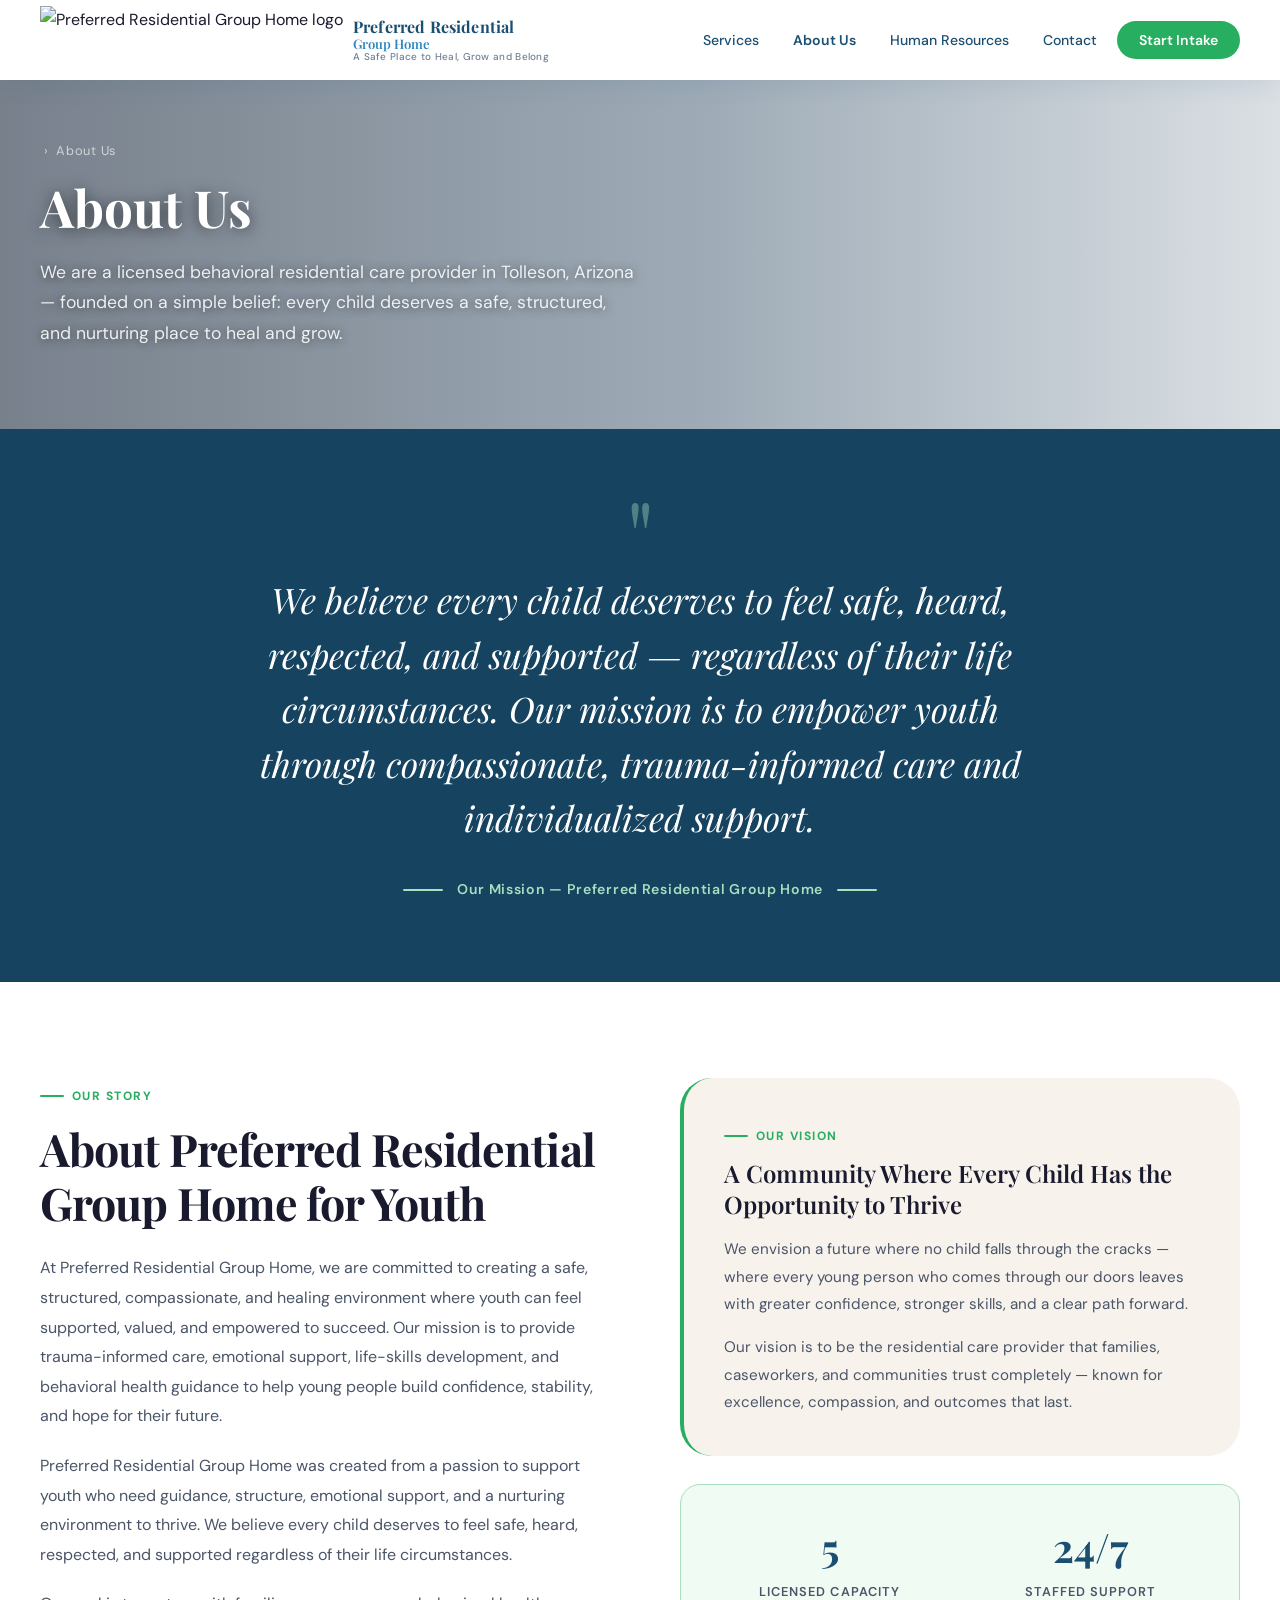
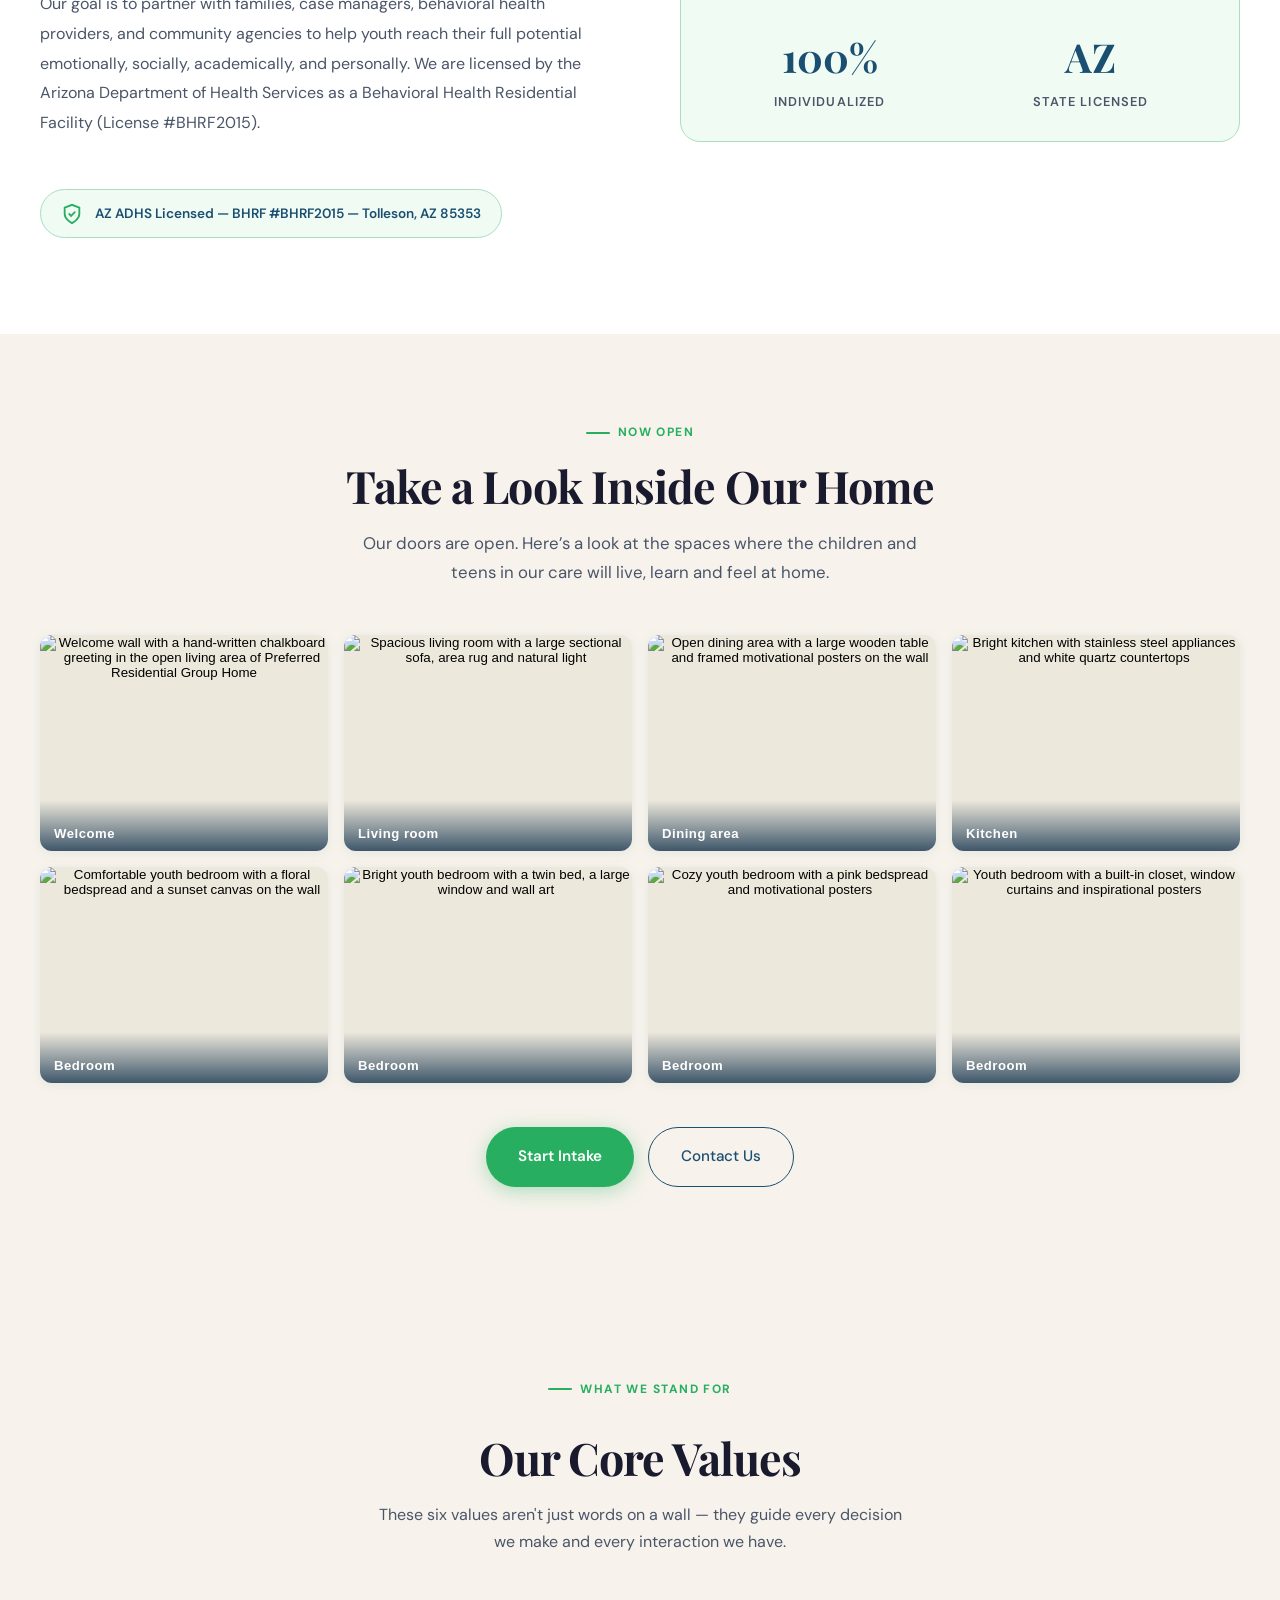
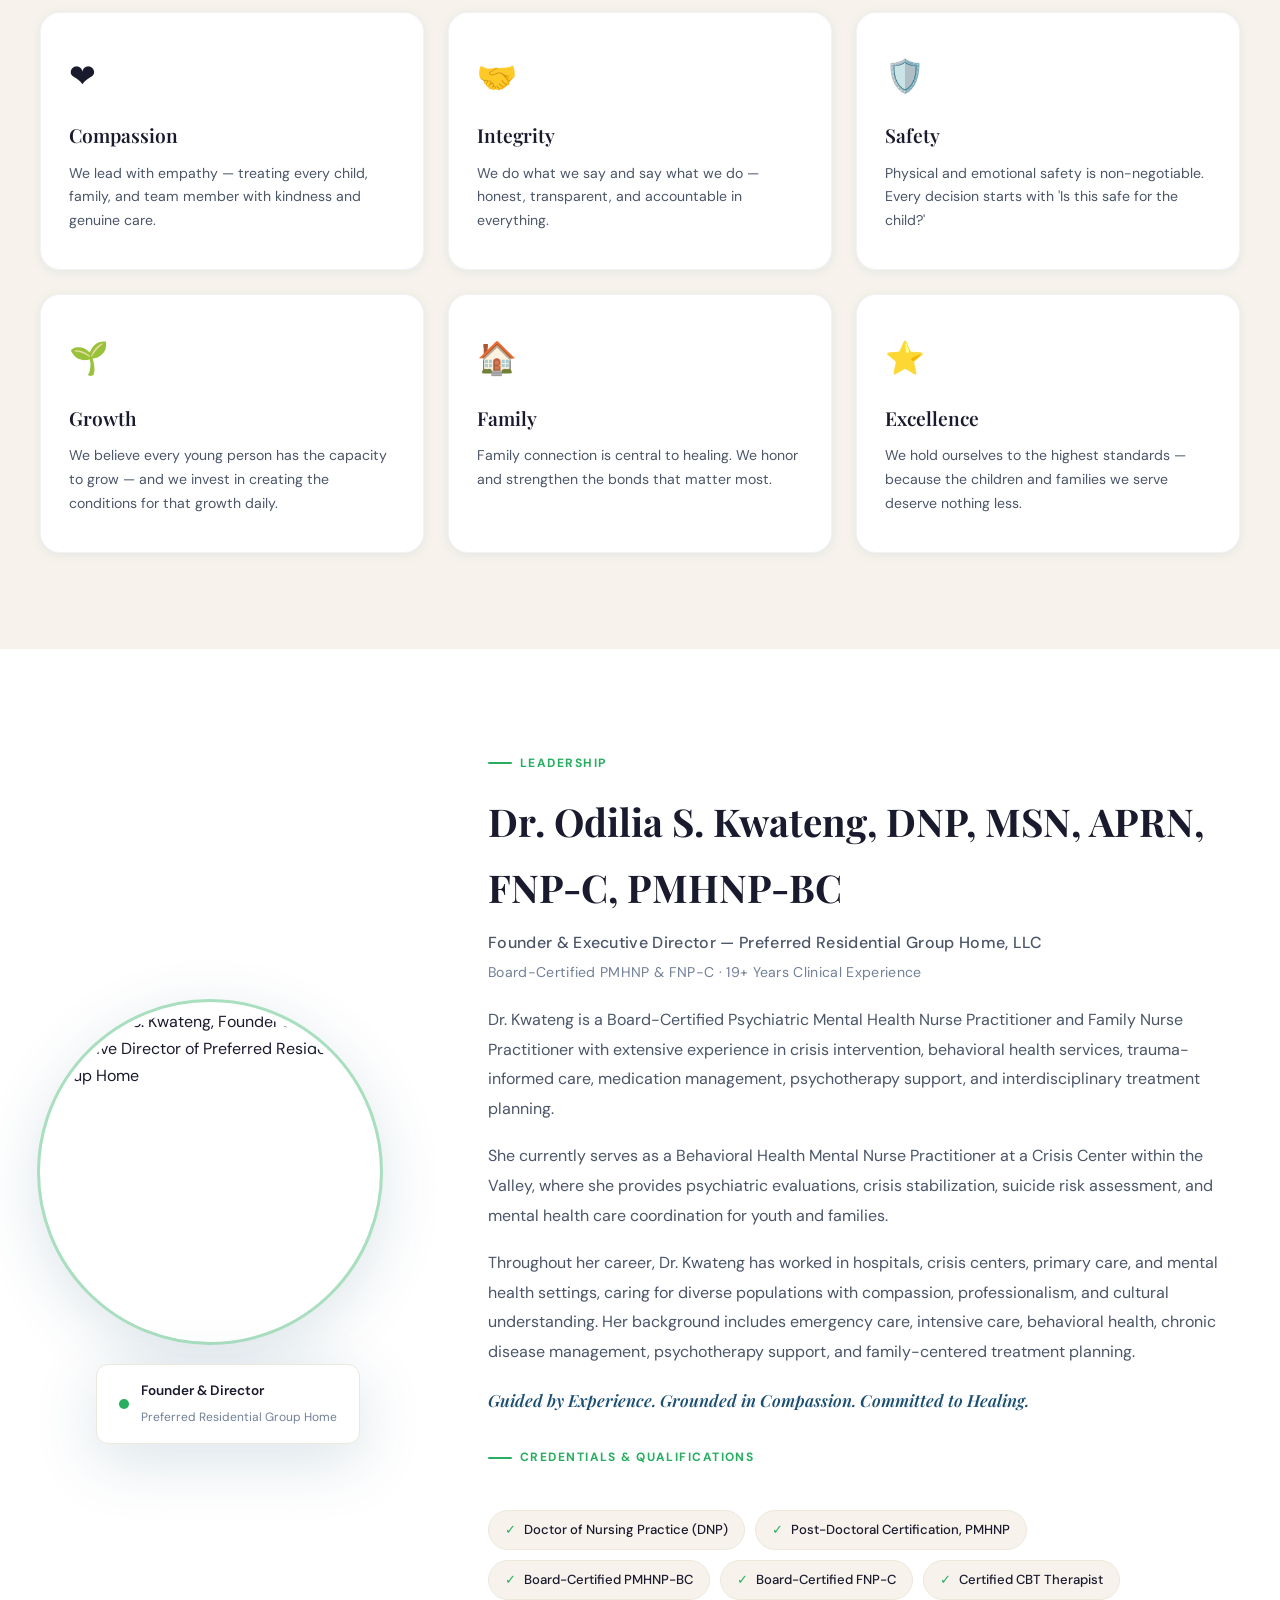
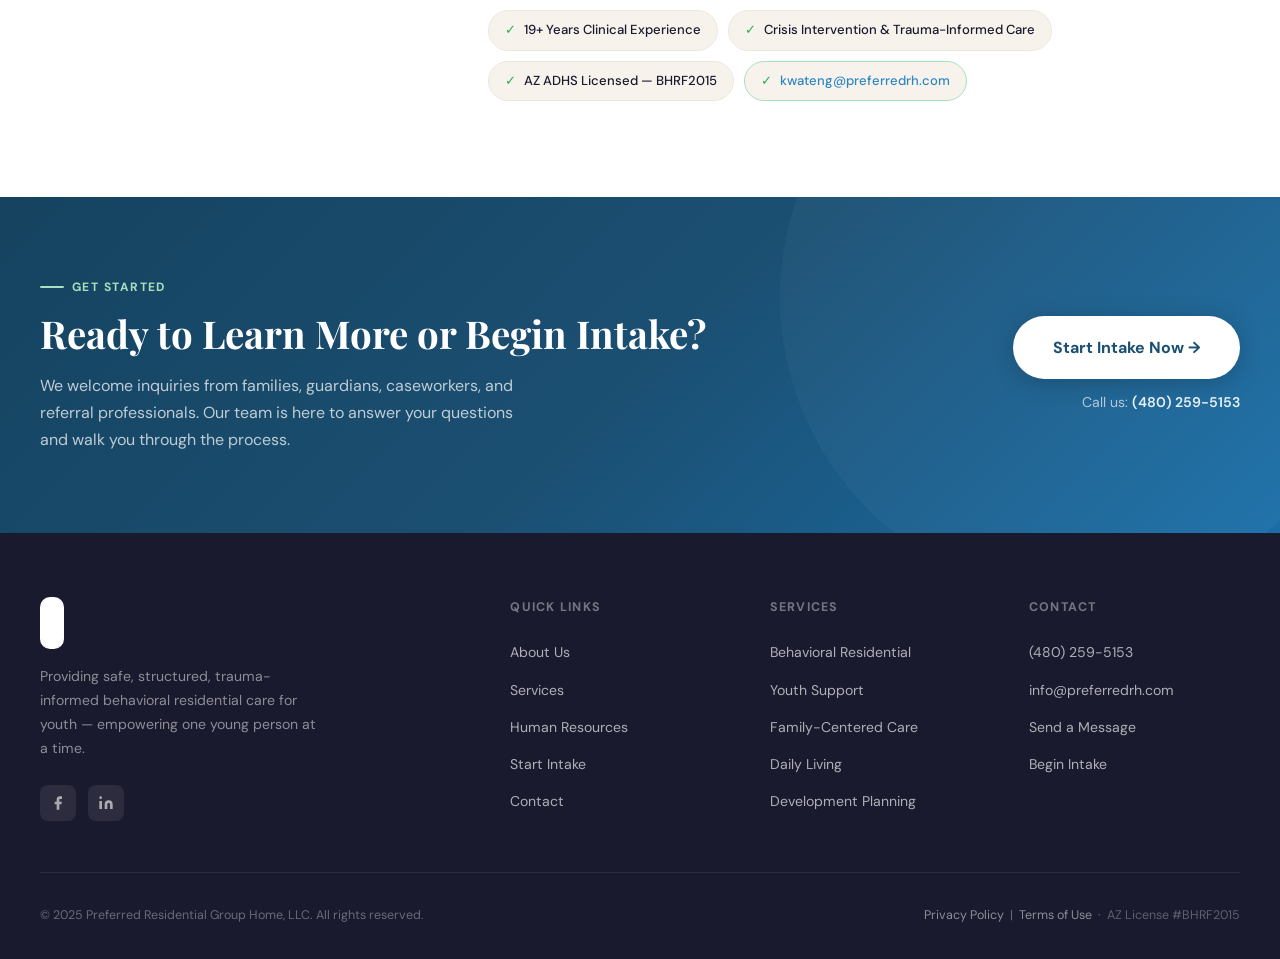
==== about/index.html @ 9a1df271 "Add files via upload" ====
<!DOCTYPE html>
<html lang="en">
<head>
  <link rel="icon" type="image/x-icon" href="/favicon.ico"><link rel="icon" type="image/png" sizes="32x32" href="/favicon-32.png"><link rel="icon" type="image/png" sizes="16x16" href="/favicon-16.png"><link rel="apple-touch-icon" sizes="180x180" href="/favicon-180.png">
<base href="https://preferredrh.com/">
<meta charset="UTF-8">
<meta name="viewport" content="width=device-width, initial-scale=1.0">
<title>About Us | Preferred Residential Group Home</title>
<meta name="description" content="Learn about Preferred Residential Group Home — our mission, story, and the caring team behind licensed youth behavioral residential care in Tolleson, AZ.">
<link rel="canonical" href="https://preferredrh.com/about/">
<meta property="og:type" content="website">
<meta property="og:site_name" content="Preferred Residential Group Home">
<meta property="og:locale" content="en_US">
<meta property="og:title" content="About Us | Preferred Residential Group Home">
<meta property="og:description" content="Learn about Preferred Residential Group Home — our mission, story, and the caring team behind licensed youth behavioral residential care in Tolleson, AZ.">
<meta property="og:url" content="https://preferredrh.com/about/">
<meta property="og:image" content="https://preferredrh.com/assets/og-image.png">
<meta property="og:image:width" content="1200">
<meta property="og:image:height" content="630">
<meta property="og:image:alt" content="Preferred Residential Group Home — licensed youth behavioral residential care in Tolleson, AZ">
<meta name="twitter:card" content="summary_large_image">
<meta name="twitter:title" content="About Us | Preferred Residential Group Home">
<meta name="twitter:description" content="Learn about Preferred Residential Group Home — our mission, story, and the caring team behind licensed youth behavioral residential care in Tolleson, AZ.">
<meta name="twitter:image" content="https://preferredrh.com/assets/og-image.png">
<link rel="preconnect" href="https://fonts.googleapis.com">
<link rel="preconnect" href="https://fonts.gstatic.com" crossorigin>
<link rel="preload" as="image" href="/assets/1780022176566-089042f7f5f42dd8.webp" fetchpriority="high">
<link href="https://fonts.googleapis.com/css2?family=Playfair+Display:ital,wght@0,400;0,600;0,700;1,400&family=DM+Sans:wght@300;400;500;600&display=swap" rel="stylesheet">
<style>
:root{
  --primary:#1B4F72;--primary-light:#2E86C1;--primary-dark:#154360;
  --accent:#27AE60;--accent-light:#A9DFBF;--accent-soft:#F0FBF4;
  --warm:#F7F3EC;--warm-dark:#EDE8DC;
  --text-dark:#1A1A2E;--text-mid:#4A5568;--text-light:#718096;
  --white:#FFFFFF;
  --shadow-sm:0 2px 12px rgba(27,79,114,.08);
  --shadow:0 4px 24px rgba(27,79,114,.10);
  --shadow-hover:0 8px 40px rgba(27,79,114,.18);
  --shadow-lg:0 16px 64px rgba(27,79,114,.16);
  --radius:12px;--radius-lg:20px;--radius-xl:32px;
  --font-display:'Playfair Display',Georgia,serif;
  --font-body:'DM Sans',system-ui,sans-serif;
  --nav-height:80px;--max-width:1200px;
  --transition:all .3s cubic-bezier(.4,0,.2,1);
}
*,*::before,*::after{box-sizing:border-box;margin:0;padding:0}
html{scroll-behavior:smooth}
body{font-family:var(--font-body);color:var(--text-dark);background:var(--white);line-height:1.7;overflow-x:hidden}
a{text-decoration:none;color:inherit}
ul{list-style:none}

/* NAV */
#mainNav{position:fixed;top:0;left:0;right:0;z-index:1000;height:var(--nav-height);display:flex;align-items:center;justify-content:space-between;padding:0 40px;background:var(--white);box-shadow:var(--shadow);transition:var(--transition)}




.nav-logo{display:flex;align-items:center;gap:10px}
.nav-logo-text{font-family:var(--font-display);font-size:1.12rem;font-weight:600;color:var(--white);line-height:1.2;transition:var(--transition);max-width:160px}
.nav-links{display:flex;align-items:center;gap:6px;list-style:none}
.nav-links a{font-size:.88rem;font-weight:500;color:var(--primary);padding:8px 14px;border-radius:8px;transition:var(--transition)}
.nav-links a:hover{background:var(--warm);color:var(--primary)}
.nav-links a.active{font-weight:600}

.nav-links a.nav-cta{background:var(--accent);color:var(--white)!important;padding:10px 22px;border-radius:50px;font-weight:600}
.nav-links a.nav-cta:hover{background:#219a52;transform:translateY(-1px)}
.hamburger{display:none;background:none;border:none;cursor:pointer;color:var(--white);padding:8px;border-radius:8px}

.mobile-menu{display:none;position:fixed;top:var(--nav-height);left:0;right:0;background:var(--white);box-shadow:var(--shadow);padding:20px 24px;z-index:999;border-top:3px solid var(--accent)}
.mobile-menu.open{display:block}
.mobile-menu a{display:block;padding:14px 0;font-size:1rem;font-weight:500;color:var(--text-dark);border-bottom:1px solid var(--warm-dark)}
.mobile-menu a:last-child{border-bottom:none}
.mobile-menu a.nav-cta{margin-top:16px;text-align:center;background:var(--accent);color:var(--white)!important;border-radius:50px;border-bottom:none;padding:14px;font-weight:600}

/* BUTTONS */
.btn-primary{display:inline-flex;align-items:center;gap:8px;background:var(--accent);color:var(--white);font-family:var(--font-body);font-size:.95rem;font-weight:600;padding:16px 32px;border-radius:50px;border:none;cursor:pointer;transition:var(--transition);box-shadow:0 4px 20px rgba(39,174,96,.35)}
.btn-primary:hover{background:#219a52;transform:translateY(-2px)}
.btn-white{display:inline-flex;align-items:center;gap:8px;background:var(--white);color:var(--primary);font-family:var(--font-body);font-size:1rem;font-weight:700;padding:18px 40px;border-radius:50px;border:none;cursor:pointer;transition:var(--transition);box-shadow:0 4px 24px rgba(0,0,0,.2);white-space:nowrap}
.btn-white:hover{transform:translateY(-2px)}
.btn-blue{display:inline-flex;align-items:center;gap:8px;background:var(--primary);color:var(--white);font-family:var(--font-body);font-size:.95rem;font-weight:600;padding:16px 32px;border-radius:50px;border:none;cursor:pointer;transition:var(--transition)}
.btn-blue:hover{background:var(--primary-dark);transform:translateY(-2px)}

/* PAGE HERO */
#page-hero{position:relative;padding:140px 40px 80px;overflow:hidden;min-height:380px;display:flex;align-items:center}
.page-hero-bg{position:absolute;inset:0;background-image:url('/assets/1780023689084-a58227435d1820dd.webp');background-size:cover;background-position:center}
.page-hero-overlay{position:absolute;inset:0;background:linear-gradient(to right,rgba(8,24,45,0.55) 0%,rgba(13,46,74,0.40) 55%,rgba(13,46,74,0.15) 100%)}
.page-hero-content{position:relative;z-index:2;max-width:var(--max-width);margin:0 auto;width:100%}
.page-hero-breadcrumb{font-size:.8rem;color:rgba(255,255,255,.65);margin-bottom:16px;letter-spacing:.06em}
.page-hero-breadcrumb a{color:rgba(255,255,255,.65)}
.page-hero-content h1{font-family:var(--font-display);font-size:clamp(2.2rem,4vw,3.4rem);font-weight:700;color:#fff;line-height:1.15;margin-bottom:20px;text-shadow:0 2px 16px rgba(0,0,0,.6)}
.page-hero-content p{font-size:1.1rem;color:rgba(255,255,255,.88);max-width:600px;line-height:1.75;text-shadow:0 1px 10px rgba(0,0,0,.5)}

/* SECTIONS */
section{padding:96px 40px}
.section-inner{max-width:var(--max-width);margin:0 auto}
.section-label{display:inline-flex;align-items:center;gap:8px;font-size:.75rem;font-weight:700;letter-spacing:.12em;text-transform:uppercase;color:var(--accent);margin-bottom:16px}
.section-label::before{content:'';width:24px;height:2px;background:var(--accent);border-radius:2px}
.section-title{font-family:var(--font-display);font-size:clamp(2rem,3.5vw,2.8rem);font-weight:700;color:var(--text-dark);line-height:1.2;letter-spacing:-.02em}

/* MISSION PULL QUOTE */
#mission{background:var(--primary-dark);padding:80px 40px}
.mission-inner{max-width:800px;margin:0 auto;text-align:center}
.mission-quote-mark{font-family:var(--font-display);font-size:6rem;line-height:.5;color:rgba(169,223,188,.4);display:block;margin-bottom:16px}
.mission-quote{font-family:var(--font-display);font-size:clamp(1.6rem,3vw,2.2rem);font-style:italic;color:#fff;line-height:1.55;margin-bottom:32px}
.mission-attr{display:flex;align-items:center;justify-content:center;gap:14px}
.mission-attr-line{width:40px;height:2px;background:var(--accent-light);border-radius:2px}
.mission-attr span{font-size:.88rem;font-weight:600;color:var(--accent-light);letter-spacing:.05em}

/* VISION + STORY */
#story{background:var(--white)}
.story-grid{display:grid;grid-template-columns:1fr 1fr;gap:80px;align-items:start}
.story-text h2{margin-bottom:24px}
.story-text p{font-size:1rem;color:var(--text-mid);line-height:1.85;margin-bottom:20px}
.vision-card{background:var(--warm);border-radius:var(--radius-xl);padding:40px;border-left:4px solid var(--accent)}
.vision-card .section-label{margin-bottom:12px}
.vision-card h3{font-family:var(--font-display);font-size:1.5rem;font-weight:600;color:var(--text-dark);margin-bottom:16px;line-height:1.3}
.vision-card p{font-size:.95rem;color:var(--text-mid);line-height:1.8}
.license-badge{margin-top:32px;display:inline-flex;align-items:center;gap:12px;background:var(--accent-soft);border:1px solid var(--accent-light);border-radius:50px;padding:12px 20px}
.license-badge svg{flex-shrink:0}
.license-badge span{font-size:.85rem;font-weight:600;color:var(--primary)}

/* VALUES */
#values{background:var(--warm)}
.values-grid{display:grid;grid-template-columns:repeat(3,1fr);gap:24px;margin-top:56px}
.value-card{background:var(--white);border-radius:var(--radius-lg);padding:36px 28px;box-shadow:var(--shadow-sm);border:1px solid rgba(27,79,114,.06);transition:var(--transition)}
.value-card:hover{transform:translateY(-4px);box-shadow:var(--shadow-hover)}
.value-emoji{font-size:2rem;margin-bottom:16px;display:block}
.value-card h3{font-family:var(--font-display);font-size:1.2rem;font-weight:600;color:var(--text-dark);margin-bottom:10px}
.value-card p{font-size:.88rem;color:var(--text-mid);line-height:1.7}

/* FOUNDER */
#founder{background:var(--white)}
.founder-grid{display:grid;grid-template-columns:1fr 2fr;gap:72px;align-items:center;max-width:var(--max-width);margin:0 auto}
.founder-photo-wrap{position:relative}
.founder-photo{width:100%;max-width:340px;aspect-ratio:1;border-radius:50%;object-fit:cover;object-position:center top;display:block;box-shadow:var(--shadow-lg);border:6px solid var(--white);outline:3px solid var(--accent-light)}
.founder-badge{position:relative;margin:22px auto 0;width:fit-content;max-width:90%;background:var(--white);border:1px solid var(--warm-dark);border-radius:var(--radius);padding:14px 22px;box-shadow:var(--shadow-lg);display:flex;align-items:center;gap:12px}
.founder-badge-dot{width:10px;height:10px;border-radius:50%;background:var(--accent);flex-shrink:0}
.founder-badge strong{display:block;font-size:.85rem;font-weight:600;color:var(--text-dark)}
.founder-badge span{font-size:.75rem;color:var(--text-light)}
.founder-text .section-label{margin-bottom:16px}
.founder-name{font-family:var(--font-display);font-size:2.4rem;font-weight:700;color:var(--text-dark);margin-bottom:8px}
.founder-title{font-size:1rem;font-weight:500;color:var(--primary-light);margin-bottom:28px;letter-spacing:.02em}
.founder-text p{font-size:1rem;color:var(--text-mid);line-height:1.85;margin-bottom:18px}
.founder-credentials{display:flex;flex-wrap:wrap;gap:10px;margin-top:28px}
.founder-cred{display:inline-flex;align-items:center;gap:8px;background:var(--warm);border:1px solid var(--warm-dark);border-radius:50px;padding:8px 16px;font-size:.82rem;font-weight:500;color:var(--text-dark)}
.founder-cred::before{content:'✓';color:var(--accent);font-weight:700}

/* INTAKE CTA */
#intake-cta{background:linear-gradient(135deg,var(--primary-dark) 0%,var(--primary) 50%,#1A6EA8 100%);padding:80px 40px;position:relative;overflow:hidden}
#intake-cta::before{content:'';position:absolute;width:600px;height:600px;border-radius:50%;background:rgba(255,255,255,.03);top:-200px;right:-100px}
.intake-cta-inner{max-width:var(--max-width);margin:0 auto;display:flex;align-items:center;justify-content:space-between;gap:48px;position:relative;z-index:1}
.intake-cta-label{color:var(--accent-light);font-size:.75rem;font-weight:700;letter-spacing:.12em;text-transform:uppercase;margin-bottom:12px;display:flex;align-items:center;gap:8px}
.intake-cta-label::before{content:'';width:24px;height:2px;background:var(--accent-light);border-radius:2px}
.intake-cta-text h2{font-family:var(--font-display);font-size:clamp(1.8rem,3vw,2.6rem);color:#fff;font-weight:700;line-height:1.2;margin-bottom:16px}
.intake-cta-text p{font-size:1rem;color:rgba(255,255,255,.72);max-width:480px;line-height:1.7}
.intake-cta-actions{display:flex;flex-direction:column;gap:12px;align-items:flex-end;flex-shrink:0}
.intake-cta-phone{color:rgba(255,255,255,.65);font-size:.88rem;text-align:center}
.intake-cta-phone a{color:rgba(255,255,255,.9);font-weight:600}

/* FOOTER */
footer{background:var(--text-dark);color:#fff;padding:64px 40px 32px}
.footer-inner{max-width:var(--max-width);margin:0 auto}
.footer-top{display:grid;grid-template-columns:2fr 1fr 1fr 1fr;gap:48px;padding-bottom:48px;border-bottom:1px solid rgba(255,255,255,.08);margin-bottom:32px}
.footer-tagline{font-size:.88rem;color:rgba(255,255,255,.5);line-height:1.7;margin-top:16px;max-width:280px}
.footer-social{display:flex;gap:12px;margin-top:24px}
.footer-social-link{width:36px;height:36px;background:rgba(255,255,255,.08);border-radius:8px;display:flex;align-items:center;justify-content:center;transition:var(--transition);color:rgba(255,255,255,.6)}
.footer-social-link:hover{background:var(--accent);color:#fff}
.footer-col h3{font-size:.78rem;font-weight:700;letter-spacing:.1em;text-transform:uppercase;color:rgba(255,255,255,.4);margin-bottom:20px}
.footer-col ul li{margin-bottom:10px}
.footer-col ul li a{font-size:.88rem;color:rgba(255,255,255,.65);transition:var(--transition)}
.footer-col ul li a:hover{color:#fff;padding-left:4px}
.footer-bottom{display:flex;align-items:center;justify-content:space-between}
.footer-legal{font-size:.78rem;color:rgba(255,255,255,.35)}
.footer-legal a{color:rgba(255,255,255,.5)}

/* RESPONSIVE */
@media(max-width:1024px){
  #mainNav,section,#mission,#intake-cta,footer{padding-left:24px;padding-right:24px}
  .story-grid,.founder-grid{grid-template-columns:1fr;gap:48px}
  .values-grid{grid-template-columns:repeat(2,1fr)}
  .footer-top{grid-template-columns:1fr 1fr}
  .intake-cta-inner{flex-direction:column;align-items:flex-start}
  .intake-cta-actions{align-items:flex-start}
  .founder-photo{max-width:280px;margin:0 auto}
  .founder-photo-wrap{text-align:center}
}
@media(max-width:768px){
  .nav-links{display:none}
  .hamburger{display:flex}
  #page-hero{padding:120px 20px 60px}
  section{padding:56px 20px}
  #mission{padding:60px 20px}
  .values-grid{grid-template-columns:1fr}
  .footer-top{grid-template-columns:1fr;gap:32px}
  .footer-bottom{flex-direction:column;gap:12px;text-align:center}
}

  /* NOW OPEN + GALLERY */
  #now-open{background:linear-gradient(90deg,var(--primary-dark),var(--primary));border-top:4px solid var(--accent);padding:22px 40px;color:var(--white)}
  .now-open-inner{max-width:var(--max-width);margin:0 auto;display:flex;align-items:center;justify-content:space-between;gap:20px;flex-wrap:wrap}
  .now-open-text{display:flex;align-items:center;gap:16px;flex:1 1 420px}
  .now-open-pill{flex:none;background:var(--accent);color:var(--white);font-weight:700;font-size:.78rem;letter-spacing:.14em;text-transform:uppercase;padding:8px 16px;border-radius:50px;box-shadow:0 0 0 4px rgba(39,174,96,.28)}
  .now-open-text p{font-size:1.02rem;line-height:1.5;color:rgba(255,255,255,.95)}
  .now-open-actions{display:flex;align-items:center;gap:14px;flex-wrap:wrap}
  .now-open-actions .btn-primary{padding:12px 26px;font-size:.9rem}
  .now-open-call{font-weight:600;font-size:.95rem;color:var(--white);padding:10px 4px;border-bottom:2px solid rgba(255,255,255,.4)}
  .now-open-call:hover{border-color:var(--accent-light)}
  #our-home-gallery,#our-home{background:var(--white)}
  #our-home{background:var(--warm)}
  .gal-grid{display:grid;grid-template-columns:repeat(3,1fr);gap:16px}
  .gal-grid.g4{grid-template-columns:repeat(4,1fr)}
  .gal-item{position:relative;display:block;padding:0;border:0;background:var(--warm-dark);border-radius:var(--radius);overflow:hidden;cursor:zoom-in;aspect-ratio:4/3;box-shadow:var(--shadow-sm);transition:var(--transition)}
  .gal-item img{width:100%;height:100%;object-fit:cover;display:block;transition:transform .5s ease}
  .gal-item:hover,.gal-item:focus-visible{box-shadow:var(--shadow-hover);transform:translateY(-3px)}
  .gal-item:hover img{transform:scale(1.04)}
  .gal-item:focus-visible{outline:3px solid var(--accent);outline-offset:3px}
  .gal-cap{position:absolute;left:0;right:0;bottom:0;padding:26px 14px 10px;font-size:.82rem;font-weight:600;letter-spacing:.04em;color:var(--white);text-align:left;background:linear-gradient(to top,rgba(13,46,74,.78),rgba(13,46,74,0))}
  .gal-cta{display:flex;justify-content:center;gap:14px;flex-wrap:wrap;margin-top:40px}
  .gal-cta .btn-ghost{color:var(--primary);border-color:var(--primary)}
  .gal-cta .btn-ghost:hover{background:var(--primary);color:var(--white)}
  .lb{position:fixed;inset:0;z-index:2000;display:none;align-items:center;justify-content:center;background:rgba(8,24,45,.92);padding:24px}
  .lb.open{display:flex}
  .lb figure{max-width:min(1100px,100%);max-height:100%;display:flex;flex-direction:column;align-items:center;gap:12px}
  .lb img{max-width:100%;max-height:78vh;border-radius:10px;box-shadow:0 10px 60px rgba(0,0,0,.5);background:#000}
  .lb figcaption{color:rgba(255,255,255,.92);font-size:.95rem;text-align:center;max-width:720px}
  .lb button{position:absolute;background:rgba(255,255,255,.14);border:1px solid rgba(255,255,255,.3);color:var(--white);width:48px;height:48px;border-radius:50%;cursor:pointer;font-size:1.5rem;line-height:1;display:flex;align-items:center;justify-content:center;transition:var(--transition)}
  .lb button:hover,.lb button:focus-visible{background:var(--accent);outline:none}
  .lb-close{top:18px;right:18px}.lb-prev{left:18px;top:50%;transform:translateY(-50%)}.lb-next{right:18px;top:50%;transform:translateY(-50%)}
  @media(max-width:900px){.gal-grid,.gal-grid.g4{grid-template-columns:repeat(2,1fr);gap:12px}#now-open{padding:22px 20px}.now-open-text{flex-direction:column;align-items:flex-start;gap:12px}.lb-prev{left:8px}.lb-next{right:8px}}

  /* About: Our Home section layout (scoped) */
  #our-home{padding:88px 40px}
  #our-home .section-inner{max-width:1200px;margin:0 auto}
  #our-home .section-header{display:flex;flex-direction:column;align-items:center;text-align:center;margin-bottom:48px}
  #our-home .section-title{margin:0}
  #our-home .section-subtitle{max-width:600px;margin:16px auto 0;font-size:1.05rem;line-height:1.75;color:#4A5568}
  #our-home .gal-cta{margin-top:44px}
  #our-home .gal-cta .btn-primary,#our-home .gal-cta .btn-ghost{display:inline-flex;align-items:center;justify-content:center;padding:16px 32px;border-radius:50px;font-size:.95rem;font-family:var(--font-body,'DM Sans',sans-serif)}
  #our-home .gal-cta .btn-ghost{background:transparent;color:var(--primary);border:1.5px solid var(--primary);font-weight:500}
  #our-home .gal-cta .btn-ghost:hover{background:var(--primary);color:#fff}
  @media(max-width:900px){#our-home{padding:56px 20px}}
</style>
<script type="application/ld+json">{"@context":"https://schema.org","@type":"BreadcrumbList","itemListElement":[{"@type":"ListItem","position":1,"name":"Home","item":"https://preferredrh.com/"},{"@type":"ListItem","position":2,"name":"About Us","item":"https://preferredrh.com/about/"}]}</script>
</head>
<body>

<nav id="mainNav" role="navigation" aria-label="Main navigation">
  <a href="https://preferredrh.com" class="nav-logo" aria-label="Preferred Residential Group Home Home">
    <img src="https://preferredrh.com/assets/logo.png" alt="Preferred Residential Group Home logo" style="height:68px;width:auto;object-fit:contain;flex-shrink:0;">
    <div style="display:flex;flex-direction:column;line-height:1.15;">
      <span style="font-family:var(--font-display);font-size:1rem;font-weight:700;color:var(--primary);letter-spacing:.01em;">Preferred Residential</span>
      <span style="font-family:var(--font-display);font-size:.82rem;font-weight:600;color:var(--primary-light);">Group Home</span>
      <span style="font-size:.62rem;font-weight:500;color:var(--text-light);letter-spacing:.03em;">A Safe Place to Heal, Grow and Belong</span>
    </div>
    
  </a>
  <ul class="nav-links">
    <li><a href="https://preferredrh.com/services/">Services</a></li>
    <li><a href="https://preferredrh.com/about/" class="active">About Us</a></li>
    <li><a href="https://preferredrh.com/resources/">Human Resources</a></li>
    <li><a href="https://preferredrh.com/contact/">Contact</a></li>
    <li><a href="https://preferredrh.com/intake/" class="nav-cta">Start Intake</a></li>
  </ul>
  <button class="hamburger" aria-label="Open menu" aria-expanded="false" id="hamburgerBtn">
    <svg width="24" height="24" viewBox="0 0 24 24" fill="none" stroke="currentColor" stroke-width="2" stroke-linecap="round"><line x1="3" y1="6" x2="21" y2="6"/><line x1="3" y1="12" x2="21" y2="12"/><line x1="3" y1="18" x2="21" y2="18"/></svg>
  </button>
</nav>
<div class="mobile-menu" id="mobileMenu">
  <a href="https://preferredrh.com/services/">Services</a>
  <a href="https://preferredrh.com/about/">About Us</a>
  <a href="https://preferredrh.com/resources/">Human Resources</a>
  <a href="https://preferredrh.com/contact/">Contact</a>
  <a href="https://preferredrh.com/intake/" class="nav-cta">Start Intake</a>
</div>

<img src="/assets/1780023689084-a58227435d1820dd.webp" alt="" aria-hidden="true" fetchpriority="high" decoding="async" style="display:none;position:absolute;width:1px;height:1px;" loading="eager">
<main>

<!-- PAGE HERO -->
<section id="page-hero" aria-label="About page hero">
  <div class="page-hero-bg" aria-hidden="true"></div>
  <div class="page-hero-overlay" aria-hidden="true"></div>
  <div class="page-hero-content">
    <div class="page-hero-breadcrumb"> &nbsp;&rsaquo;&nbsp; About Us</div>
    <h1>About Us</h1>
    <p>We are a licensed behavioral residential care provider in Tolleson, Arizona &mdash; founded on a simple belief: every child deserves a safe, structured, and nurturing place to heal and grow.</p>
  </div>
</section>

<!-- MISSION PULL QUOTE -->
<section id="mission" aria-label="Our mission">
  <div class="mission-inner">
    <span class="mission-quote-mark" aria-hidden="true">"</span>
    <p class="mission-quote">We believe every child deserves to feel safe, heard, respected, and supported &mdash; regardless of their life circumstances. Our mission is to empower youth through compassionate, trauma-informed care and individualized support.</p>
    <div class="mission-attr">
      <div class="mission-attr-line" aria-hidden="true"></div>
      <span>Our Mission &mdash; Preferred Residential Group Home</span>
      <div class="mission-attr-line" aria-hidden="true"></div>
    </div>
  </div>
</section>

<!-- STORY + VISION -->
<section id="story" aria-labelledby="story-heading">
  <div class="section-inner">
    <div class="story-grid">
      <div class="story-text">
        <span class="section-label">Our Story</span>
        <h2 class="section-title" id="story-heading" style="margin-bottom:24px">About Preferred Residential Group Home for Youth</h2>
        <p>At Preferred Residential Group Home, we are committed to creating a safe, structured, compassionate, and healing environment where youth can feel supported, valued, and empowered to succeed. Our mission is to provide trauma-informed care, emotional support, life-skills development, and behavioral health guidance to help young people build confidence, stability, and hope for their future.</p>
        <p>Preferred Residential Group Home was created from a passion to support youth who need guidance, structure, emotional support, and a nurturing environment to thrive. We believe every child deserves to feel safe, heard, respected, and supported regardless of their life circumstances.</p>
        <p>Our goal is to partner with families, case managers, behavioral health providers, and community agencies to help youth reach their full potential emotionally, socially, academically, and personally. We are licensed by the Arizona Department of Health Services as a Behavioral Health Residential Facility (License #BHRF2015).</p>
        <div class="license-badge" aria-label="Arizona ADHS License Information">
          <svg width="22" height="22" viewBox="0 0 24 24" fill="none" stroke="#27AE60" stroke-width="2" stroke-linecap="round" aria-hidden="true"><path d="M12 22s8-4 8-10V5l-8-3-8 3v7c0 6 8 10 8 10z"/><polyline points="9,12 11,14 15,10"/></svg>
          <span>AZ ADHS Licensed &mdash; BHRF #BHRF2015 &mdash; Tolleson, AZ 85353</span>
        </div>
      </div>
      <div>
        <div class="vision-card">
          <span class="section-label">Our Vision</span>
          <h3>A Community Where Every Child Has the Opportunity to Thrive</h3>
          <p>We envision a future where no child falls through the cracks &mdash; where every young person who comes through our doors leaves with greater confidence, stronger skills, and a clear path forward.</p>
          <p style="margin-top:16px">Our vision is to be the residential care provider that families, caseworkers, and communities trust completely &mdash; known for excellence, compassion, and outcomes that last.</p>
        </div>
        <div style="margin-top:28px;background:var(--accent-soft);border-radius:var(--radius-lg);padding:28px;border:1px solid var(--accent-light)">
          <div style="display:grid;grid-template-columns:1fr 1fr;gap:20px">
            <div style="text-align:center">
              <div style="font-family:var(--font-display);font-size:2.5rem;font-weight:700;color:var(--primary)">5</div>
              <div style="font-size:.8rem;font-weight:600;color:var(--text-mid);text-transform:uppercase;letter-spacing:.08em">Licensed Capacity</div>
            </div>
            <div style="text-align:center">
              <div style="font-family:var(--font-display);font-size:2.5rem;font-weight:700;color:var(--primary)">24/7</div>
              <div style="font-size:.8rem;font-weight:600;color:var(--text-mid);text-transform:uppercase;letter-spacing:.08em">Staffed Support</div>
            </div>
            <div style="text-align:center">
              <div style="font-family:var(--font-display);font-size:2.5rem;font-weight:700;color:var(--primary)">100%</div>
              <div style="font-size:.8rem;font-weight:600;color:var(--text-mid);text-transform:uppercase;letter-spacing:.08em">Individualized</div>
            </div>
            <div style="text-align:center">
              <div style="font-family:var(--font-display);font-size:2.5rem;font-weight:700;color:var(--primary)">AZ</div>
              <div style="font-size:.8rem;font-weight:600;color:var(--text-mid);text-transform:uppercase;letter-spacing:.08em">State Licensed</div>
            </div>
          </div>
        </div>
      </div>
    </div>
  </div>
</section>

<!-- CORE VALUES -->
<section id="our-home" aria-labelledby="our-home-heading">
  <div class="section-inner">
    <div class="section-header center">
      <span class="section-label">Now Open</span>
      <h2 class="section-title" id="our-home-heading">Take a Look Inside Our Home</h2>
      <p class="section-subtitle">Our doors are open. Here&rsquo;s a look at the spaces where the children and teens in our care will live, learn and feel at home.</p>
    </div>
    <div class="gal-grid g4">
      <button type="button" class="gal-item" data-index="0" aria-label="Enlarge photo: Welcome wall with a hand-written chalkboard greeting in the open living area of Preferred Residential Group Home"><img src="/assets/facility-welcome.webp" alt="Welcome wall with a hand-written chalkboard greeting in the open living area of Preferred Residential Group Home" width="1280" height="960" loading="lazy" decoding="async"><span class="gal-cap">Welcome</span></button>
      <button type="button" class="gal-item" data-index="1" aria-label="Enlarge photo: Spacious living room with a large sectional sofa, area rug and natural light"><img src="/assets/facility-living.webp" alt="Spacious living room with a large sectional sofa, area rug and natural light" width="1280" height="960" loading="lazy" decoding="async"><span class="gal-cap">Living room</span></button>
      <button type="button" class="gal-item" data-index="2" aria-label="Enlarge photo: Open dining area with a large wooden table and framed motivational posters on the wall"><img src="/assets/facility-dining.webp" alt="Open dining area with a large wooden table and framed motivational posters on the wall" width="1280" height="960" loading="lazy" decoding="async"><span class="gal-cap">Dining area</span></button>
      <button type="button" class="gal-item" data-index="3" aria-label="Enlarge photo: Bright kitchen with stainless steel appliances and white quartz countertops"><img src="/assets/facility-kitchen.webp" alt="Bright kitchen with stainless steel appliances and white quartz countertops" width="1280" height="960" loading="lazy" decoding="async"><span class="gal-cap">Kitchen</span></button>
      <button type="button" class="gal-item" data-index="4" aria-label="Enlarge photo: Comfortable youth bedroom with a floral bedspread and a sunset canvas on the wall"><img src="/assets/facility-bed-floral.webp" alt="Comfortable youth bedroom with a floral bedspread and a sunset canvas on the wall" width="1280" height="960" loading="lazy" decoding="async"><span class="gal-cap">Bedroom</span></button>
      <button type="button" class="gal-item" data-index="5" aria-label="Enlarge photo: Bright youth bedroom with a twin bed, a large window and wall art"><img src="/assets/facility-bed-maroon.webp" alt="Bright youth bedroom with a twin bed, a large window and wall art" width="1280" height="960" loading="lazy" decoding="async"><span class="gal-cap">Bedroom</span></button>
      <button type="button" class="gal-item" data-index="6" aria-label="Enlarge photo: Cozy youth bedroom with a pink bedspread and motivational posters"><img src="/assets/facility-bed-pink.webp" alt="Cozy youth bedroom with a pink bedspread and motivational posters" width="1280" height="960" loading="lazy" decoding="async"><span class="gal-cap">Bedroom</span></button>
      <button type="button" class="gal-item" data-index="7" aria-label="Enlarge photo: Youth bedroom with a built-in closet, window curtains and inspirational posters"><img src="/assets/facility-bed-closet.webp" alt="Youth bedroom with a built-in closet, window curtains and inspirational posters" width="1280" height="960" loading="lazy" decoding="async"><span class="gal-cap">Bedroom</span></button>
    </div>
    <div class="gal-cta">
      <a href="https://preferredrh.com/intake/" class="btn-primary">Start Intake</a>
      <a href="https://preferredrh.com/contact/" class="btn-ghost">Contact Us</a>
    </div>
  </div>
</section>

<section id="values" aria-labelledby="values-heading">
  <div class="section-inner">
    <div style="text-align:center;margin-bottom:16px">
      <span class="section-label">What We Stand For</span>
    </div>
    <h2 class="section-title" id="values-heading" style="text-align:center;margin-bottom:0">Our Core Values</h2>
    <p style="text-align:center;font-size:1rem;color:var(--text-mid);max-width:540px;margin:16px auto 0">These six values aren't just words on a wall &mdash; they guide every decision we make and every interaction we have.</p>
    <div class="values-grid" role="list">
      <div class="value-card" role="listitem">
        <span class="value-emoji" aria-hidden="true">❤️</span>
        <h3>Compassion</h3>
        <p>We lead with empathy — treating every child, family, and team member with kindness and genuine care.</p>
      </div>
      <div class="value-card" role="listitem">
        <span class="value-emoji" aria-hidden="true">🤝</span>
        <h3>Integrity</h3>
        <p>We do what we say and say what we do — honest, transparent, and accountable in everything.</p>
      </div>
      <div class="value-card" role="listitem">
        <span class="value-emoji" aria-hidden="true">🛡️</span>
        <h3>Safety</h3>
        <p>Physical and emotional safety is non-negotiable. Every decision starts with 'Is this safe for the child?'</p>
      </div>
      <div class="value-card" role="listitem">
        <span class="value-emoji" aria-hidden="true">🌱</span>
        <h3>Growth</h3>
        <p>We believe every young person has the capacity to grow — and we invest in creating the conditions for that growth daily.</p>
      </div>
      <div class="value-card" role="listitem">
        <span class="value-emoji" aria-hidden="true">🏠</span>
        <h3>Family</h3>
        <p>Family connection is central to healing. We honor and strengthen the bonds that matter most.</p>
      </div>
      <div class="value-card" role="listitem">
        <span class="value-emoji" aria-hidden="true">⭐</span>
        <h3>Excellence</h3>
        <p>We hold ourselves to the highest standards — because the children and families we serve deserve nothing less.</p>
      </div>
    </div>
  </div>
</section>

<!-- FOUNDER -->
<section id="founder" aria-labelledby="founder-heading">
  <div class="founder-grid">
    <div class="founder-photo-wrap">
      <img src="https://preferredrh.com/assets/founder.jpg"
           alt="Dr. Odilia S. Kwateng, Founder and Executive Director of Preferred Residential Group Home"
           class="founder-photo"
           loading="eager">
      <div class="founder-badge">
        <div class="founder-badge-dot" aria-hidden="true"></div>
        <div>
          <strong>Founder &amp; Director</strong>
          <span>Preferred Residential Group Home</span>
        </div>
      </div>
    </div>
    <div class="founder-text">
      <span class="section-label">Leadership</span>
      <h2 class="founder-name" id="founder-heading">Dr. Odilia S. Kwateng, DNP, MSN, APRN, FNP-C, PMHNP-BC</h2>
      <p class="founder-title">Founder &amp; Executive Director &mdash; Preferred Residential Group Home, LLC<br><span style="font-size:.88rem;color:var(--text-light);font-weight:400">Board-Certified PMHNP &amp; FNP-C &middot; 19+ Years Clinical Experience</span></p>
      <p>Dr. Kwateng is a Board-Certified Psychiatric Mental Health Nurse Practitioner and Family Nurse Practitioner with extensive experience in crisis intervention, behavioral health services, trauma-informed care, medication management, psychotherapy support, and interdisciplinary treatment planning.</p>
      <p>She currently serves as a Behavioral Health Mental Nurse Practitioner at a Crisis Center within the Valley, where she provides psychiatric evaluations, crisis stabilization, suicide risk assessment, and mental health care coordination for youth and families.</p>
      <p>Throughout her career, Dr. Kwateng has worked in hospitals, crisis centers, primary care, and mental health settings, caring for diverse populations with compassion, professionalism, and cultural understanding. Her background includes emergency care, intensive care, behavioral health, chronic disease management, psychotherapy support, and family-centered treatment planning.</p>
      <p style="font-family:var(--font-display);font-size:1.05rem;font-style:italic;color:var(--primary);font-weight:600;margin-top:8px">Guided by Experience. Grounded in Compassion. Committed to Healing.</p>
      <div style="margin:24px 0 8px">
        <span style="display:inline-flex;align-items:center;gap:8px;font-size:.75rem;font-weight:700;letter-spacing:.12em;text-transform:uppercase;color:var(--accent);margin-bottom:14px">
          <span style="display:inline-block;width:24px;height:2px;background:var(--accent);border-radius:2px"></span>Credentials &amp; Qualifications
        </span>
      </div>
      <div class="founder-credentials" role="list" aria-label="Credentials and qualifications">
        <span class="founder-cred" role="listitem">Doctor of Nursing Practice (DNP)</span>
        <span class="founder-cred" role="listitem">Post-Doctoral Certification, PMHNP</span>
        <span class="founder-cred" role="listitem">Board-Certified PMHNP-BC</span>
        <span class="founder-cred" role="listitem">Board-Certified FNP-C</span>
        <span class="founder-cred" role="listitem">Certified CBT Therapist</span>
        <span class="founder-cred" role="listitem">19+ Years Clinical Experience</span>
        <span class="founder-cred" role="listitem">Crisis Intervention &amp; Trauma-Informed Care</span>
        <span class="founder-cred" role="listitem">AZ ADHS Licensed &mdash; BHRF2015</span>
        <a href="mailto:kwateng@preferredrh.com" class="founder-cred" role="listitem" style="color:var(--primary-light);border-color:var(--accent-light)">kwateng@preferredrh.com</a>
      </div>
    </div>
  </div>
</section>

<!-- INTAKE CTA -->
<section id="intake-cta" aria-labelledby="cta-heading">
  <div class="intake-cta-inner">
    <div class="intake-cta-text">
      <div class="intake-cta-label">Get Started</div>
      <h2 id="cta-heading">Ready to Learn More or Begin Intake?</h2>
      <p>We welcome inquiries from families, guardians, caseworkers, and referral professionals. Our team is here to answer your questions and walk you through the process.</p>
    </div>
    <div class="intake-cta-actions">
      <a href="https://preferredrh.com/intake/" class="btn-white">Start Intake Now &rarr;</a>
      <p class="intake-cta-phone">Call us: <a href="tel:4802595153">(480) 259-5153</a></p>
    </div>
  </div>
</section>

</main>

<!-- FOOTER -->
<footer>
  <div class="footer-inner">
    <div class="footer-top">
      <div>
        <a href="https://preferredrh.com" class="nav-logo" aria-label="Preferred Residential Group Home">
          <img src="https://preferredrh.com/assets/logo.png" alt="" style="height:52px;width:auto;object-fit:contain;background:#fff;border-radius:10px;padding:6px 12px;display:block;">
          
        </a>
        <p class="footer-tagline">Providing safe, structured, trauma-informed behavioral residential care for youth &mdash; empowering one young person at a time.</p>
        <div class="footer-social" aria-label="Social media links">
          <a href="#" class="footer-social-link" aria-label="Facebook"><svg width="16" height="16" viewBox="0 0 24 24" fill="currentColor"><path d="M18 2h-3a5 5 0 00-5 5v3H7v4h3v8h4v-8h3l1-4h-4V7a1 1 0 011-1h3z"/></svg></a>
          <a href="#" class="footer-social-link" aria-label="LinkedIn"><svg width="16" height="16" viewBox="0 0 24 24" fill="currentColor"><path d="M16 8a6 6 0 016 6v7h-4v-7a2 2 0 00-2-2 2 2 0 00-2 2v7h-4v-7a6 6 0 016-6zM2 9h4v12H2z"/><circle cx="4" cy="4" r="2"/></svg></a>
        </div>
      </div>
      <div class="footer-col"><h3>Quick Links</h3><ul><li><a href="https://preferredrh.com/about/">About Us</a></li><li><a href="https://preferredrh.com/services/">Services</a></li><li><a href="https://preferredrh.com/resources/">Human Resources</a></li><li><a href="https://preferredrh.com/intake/">Start Intake</a></li><li><a href="https://preferredrh.com/contact/">Contact</a></li></ul></div>
      <div class="footer-col"><h3>Services</h3><ul><li><a href="https://preferredrh.com/services/#behavioral">Behavioral Residential</a></li><li><a href="https://preferredrh.com/services/#youth">Youth Support</a></li><li><a href="https://preferredrh.com/services/#family">Family-Centered Care</a></li><li><a href="https://preferredrh.com/services/#daily-living">Daily Living</a></li><li><a href="https://preferredrh.com/services/#development">Development Planning</a></li></ul></div>
      <div class="footer-col"><h3>Contact</h3><ul><li><a href="tel:4802595153">(480) 259-5153</a></li><li><a href="mailto:info@preferredrh.com">info@preferredrh.com</a></li><li><a href="https://preferredrh.com/contact/">Send a Message</a></li><li><a href="https://preferredrh.com/intake/">Begin Intake</a></li></ul></div>
    </div>
    <div class="footer-bottom"><p class="footer-legal">&copy; 2025 Preferred Residential Group Home, LLC. All rights reserved.</p><p class="footer-legal"><a href="https://preferredrh.com/privacy/">Privacy Policy</a> &nbsp;|&nbsp; <a href="https://preferredrh.com/terms/">Terms of Use</a> &nbsp;&middot;&nbsp; <span style="color:rgba(255,255,255,0.3)">AZ License #BHRF2015</span></p></div>
  </div>
</footer>

<script>
const nav=document.getElementById('mainNav');
window.addEventListener('scroll',()=>{
  const scrolled = window.scrollY>40;
  nav.classList.toggle('scrolled', scrolled);
  const logo = document.getElementById('navLogo');
  if(logo) logo.style.filter = scrolled ? 'none' : 'brightness(0) invert(1)';
},{passive:true});
const btn=document.getElementById('hamburgerBtn');
const menu=document.getElementById('mobileMenu');
btn.addEventListener('click',()=>{const o=menu.classList.toggle('open');btn.setAttribute('aria-expanded',o)});
menu.querySelectorAll('a').forEach(l=>l.addEventListener('click',()=>{menu.classList.remove('open');btn.setAttribute('aria-expanded','false')}));
</script>

<!-- Scroll to top -->
<button id="scrollTop" onclick="window.scrollTo({top:0,behavior:'smooth'})" aria-label="Scroll to top" style="position:fixed;bottom:32px;right:32px;z-index:999;width:48px;height:48px;border-radius:50%;background:var(--accent);border:none;cursor:pointer;box-shadow:0 4px 16px rgba(39,174,96,.45);display:none;align-items:center;justify-content:center;transition:all .3s ease;">
  <svg width="20" height="20" viewBox="0 0 24 24" fill="none" stroke="white" stroke-width="2.5" stroke-linecap="round"><polyline points="18,15 12,9 6,15"/></svg>
</button>
<script>
var st=document.getElementById('scrollTop');
window.addEventListener('scroll',function(){st.style.display=window.scrollY>400?'flex':'none';},{passive:true});
</script>

<script>
(function(){
  var items=[].slice.call(document.querySelectorAll('.gal-item'));
  if(!items.length)return;
  var lb=document.createElement('div');lb.className='lb';lb.setAttribute('role','dialog');lb.setAttribute('aria-modal','true');lb.setAttribute('aria-label','Photo viewer');
  lb.innerHTML='<button class="lb-close" aria-label="Close photo">&times;</button><button class="lb-prev" aria-label="Previous photo">&#8249;</button><figure><img alt=""><figcaption></figcaption></figure><button class="lb-next" aria-label="Next photo">&#8250;</button>';
  document.body.appendChild(lb);
  var img=lb.querySelector('img'),cap=lb.querySelector('figcaption'),cur=0,last=null,sx=null;
  function show(i){cur=(i+items.length)%items.length;var s=items[cur].querySelector('img');img.src=s.src;img.alt=s.alt;cap.textContent=s.alt;}
  function open(i){last=document.activeElement;show(i);lb.classList.add('open');document.body.style.overflow='hidden';lb.querySelector('.lb-close').focus();}
  function close(){lb.classList.remove('open');document.body.style.overflow='';if(last)last.focus();}
  items.forEach(function(b,i){b.addEventListener('click',function(){open(i);});});
  lb.querySelector('.lb-close').onclick=close;lb.querySelector('.lb-prev').onclick=function(){show(cur-1)};lb.querySelector('.lb-next').onclick=function(){show(cur+1)};
  lb.addEventListener('click',function(e){if(e.target===lb)close();});
  document.addEventListener('keydown',function(e){if(!lb.classList.contains('open'))return;if(e.key==='Escape')close();else if(e.key==='ArrowLeft')show(cur-1);else if(e.key==='ArrowRight')show(cur+1);});
  lb.addEventListener('touchstart',function(e){sx=e.touches[0].clientX;},{passive:true});
  lb.addEventListener('touchend',function(e){if(sx===null)return;var dx=e.changedTouches[0].clientX-sx;if(Math.abs(dx)>50)show(cur+(dx<0?1:-1));sx=null;},{passive:true});
})();
</script>
</body>
</html>
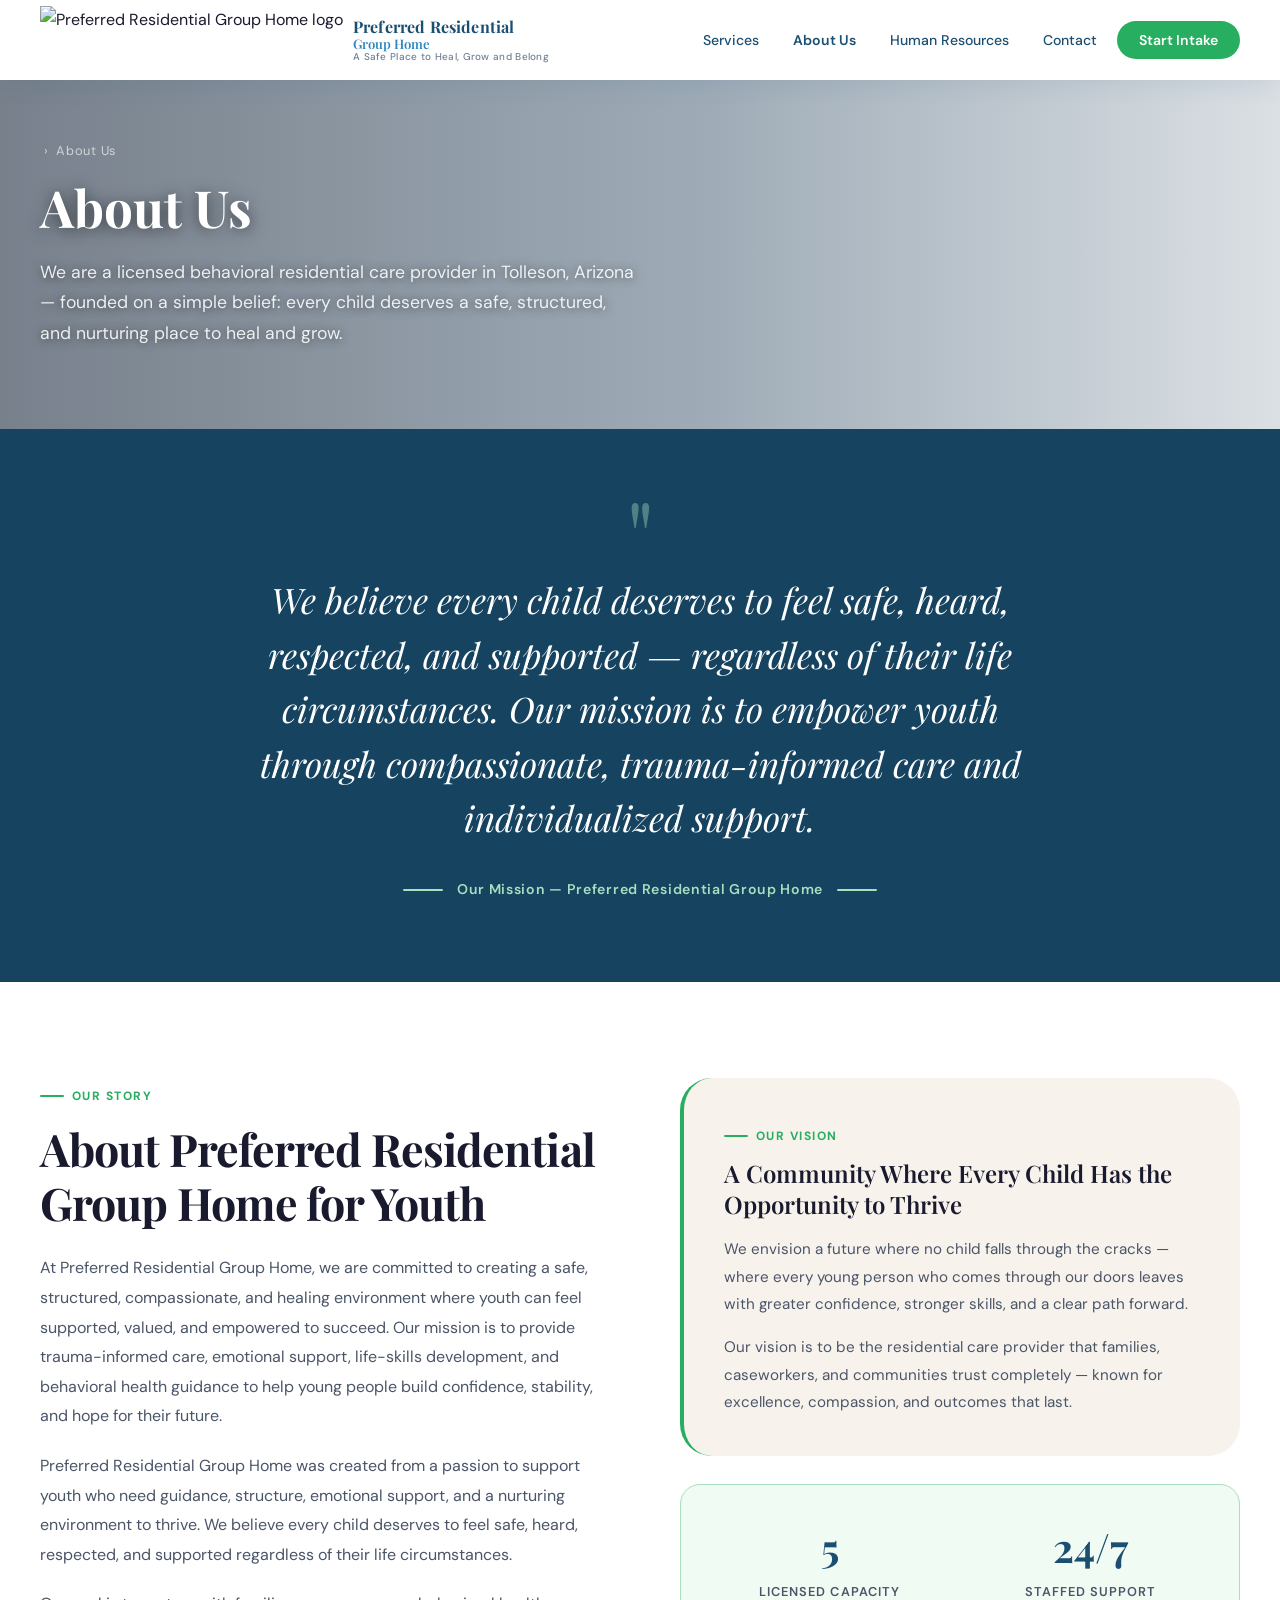
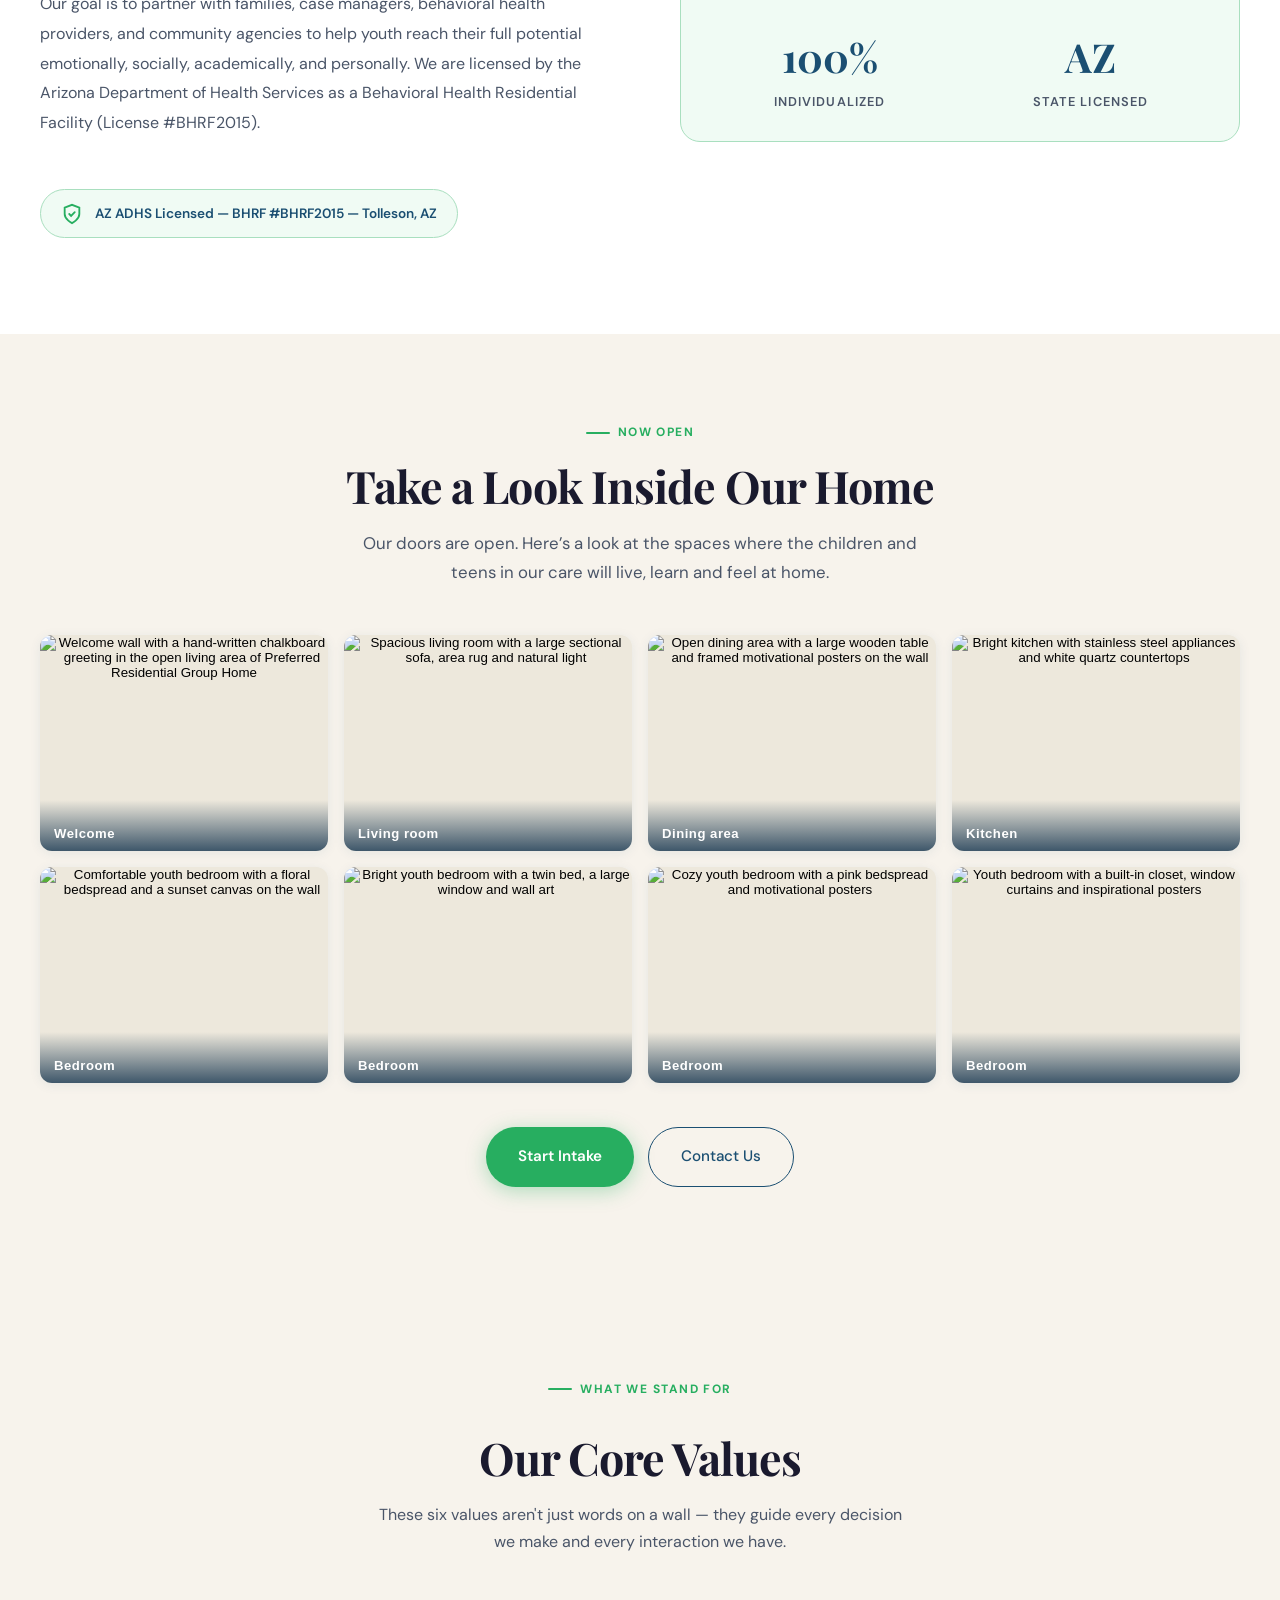
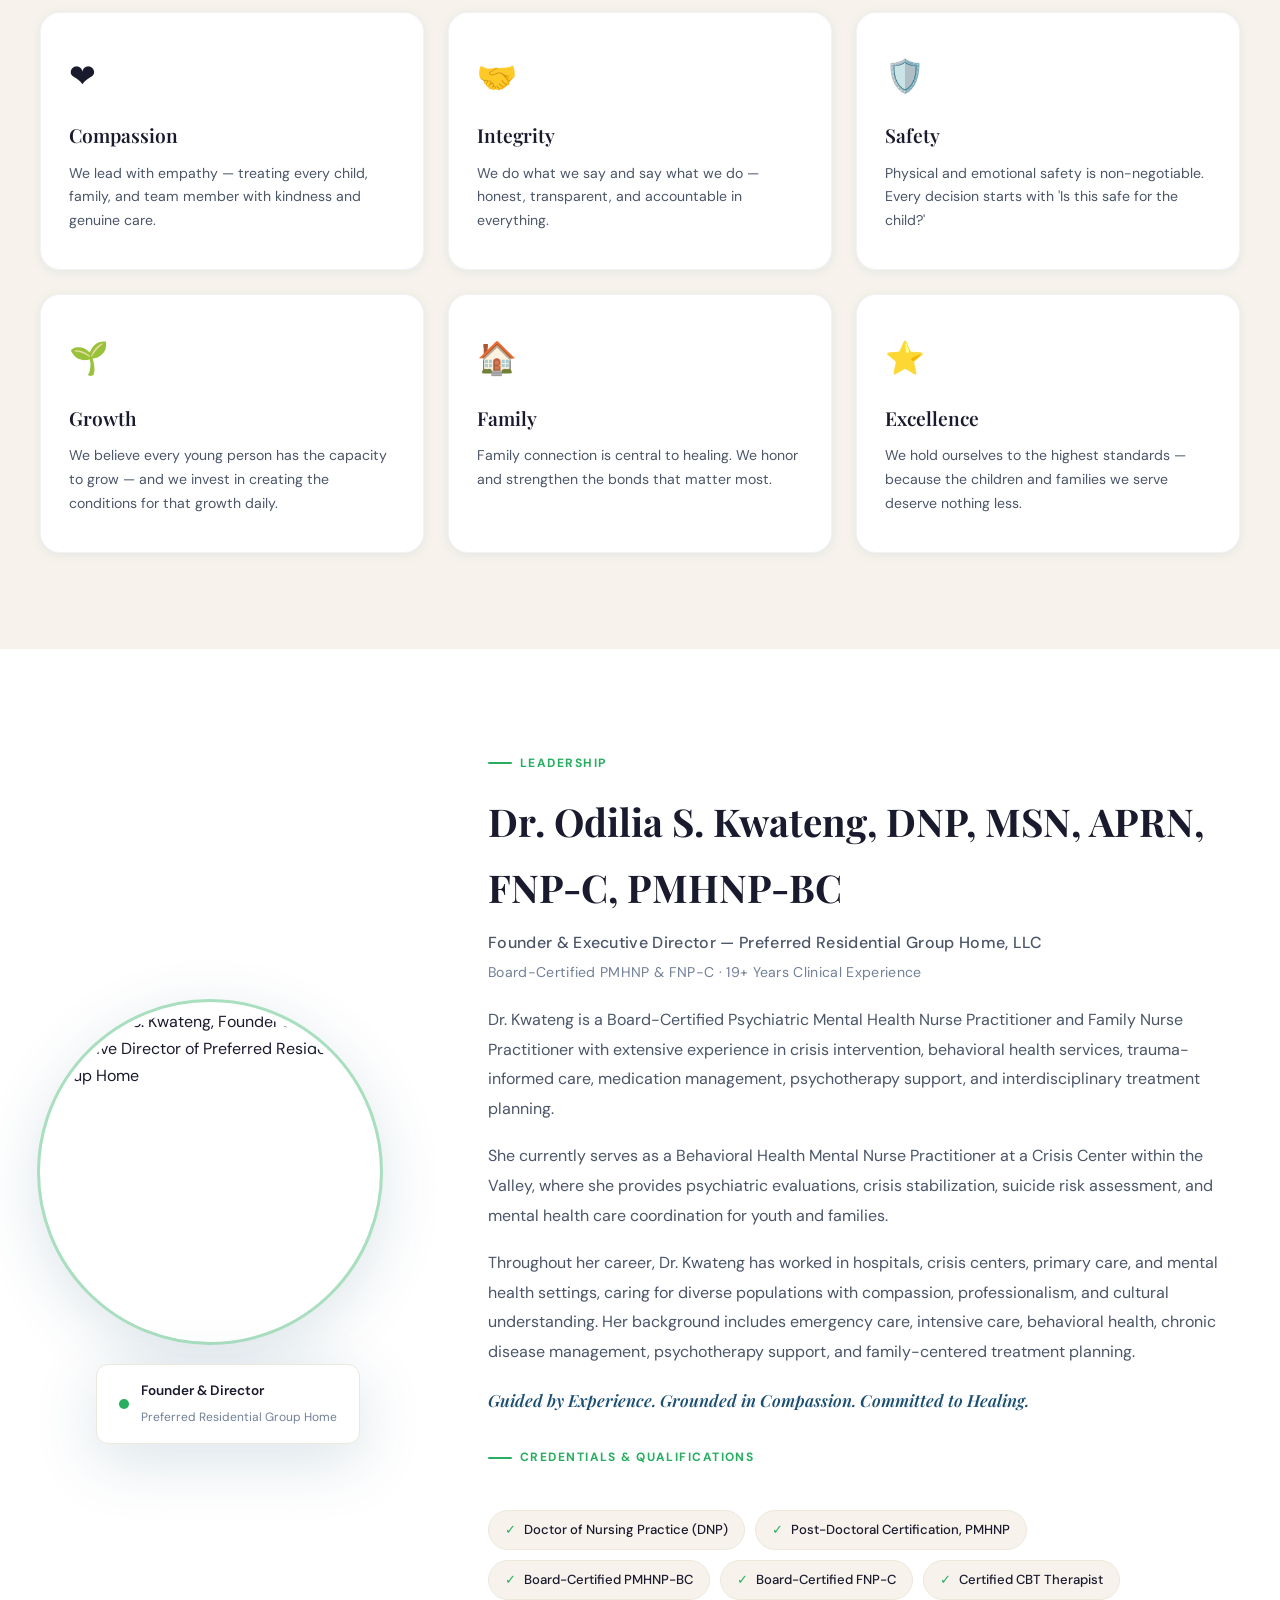
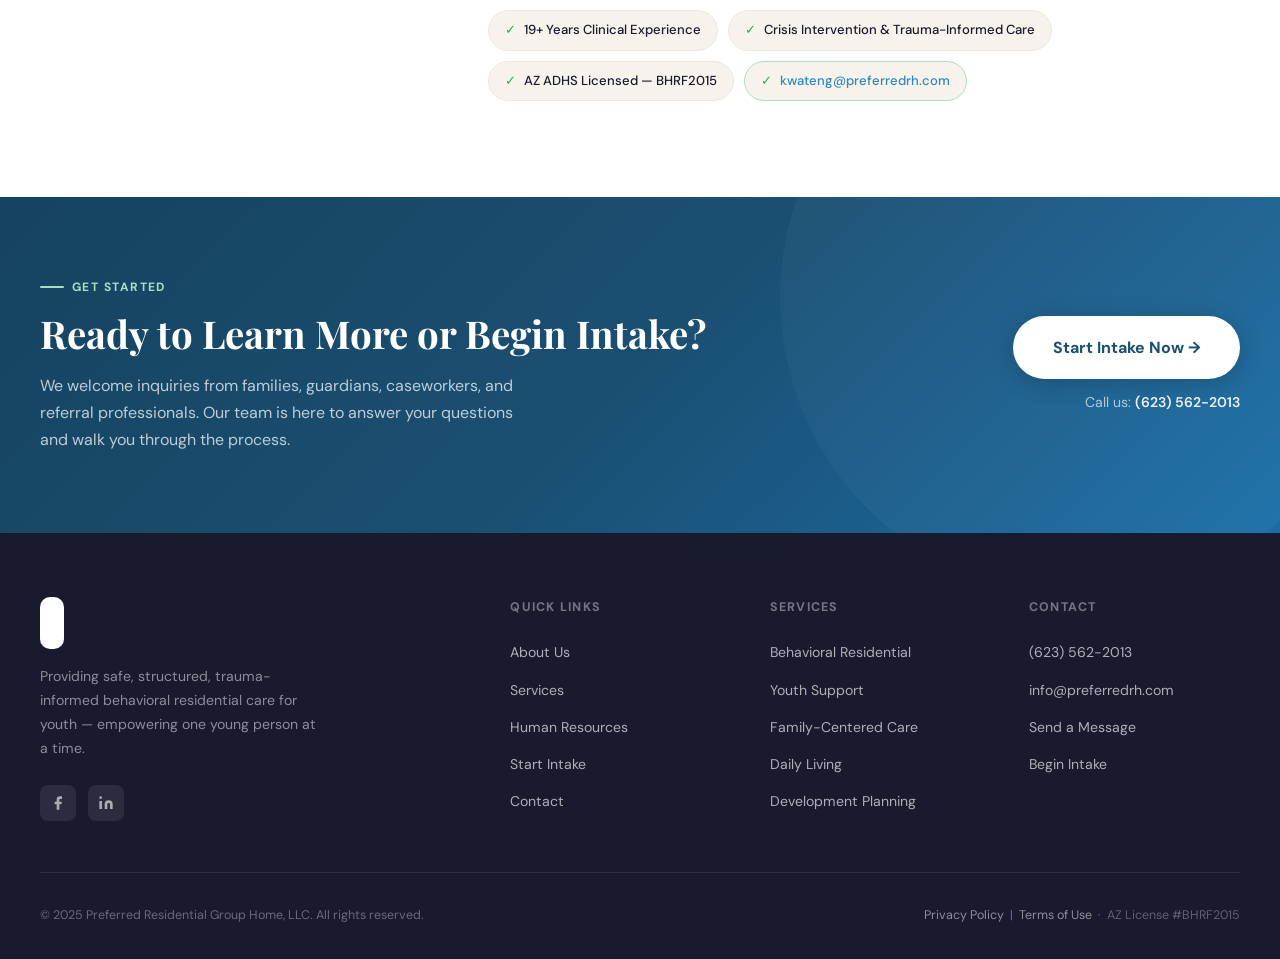
==== commit fa58fc06: "Remove street address, switch contact number to (623) 562-2013, add fax (623) 257-2300 Co-Authored-B" ====
--- a/about/index.html
+++ b/about/index.html
@@ -312,7 +312,7 @@
         <p>Our goal is to partner with families, case managers, behavioral health providers, and community agencies to help youth reach their full potential emotionally, socially, academically, and personally. We are licensed by the Arizona Department of Health Services as a Behavioral Health Residential Facility (License #BHRF2015).</p>
         <div class="license-badge" aria-label="Arizona ADHS License Information">
           <svg width="22" height="22" viewBox="0 0 24 24" fill="none" stroke="#27AE60" stroke-width="2" stroke-linecap="round" aria-hidden="true"><path d="M12 22s8-4 8-10V5l-8-3-8 3v7c0 6 8 10 8 10z"/><polyline points="9,12 11,14 15,10"/></svg>
-          <span>AZ ADHS Licensed &mdash; BHRF #BHRF2015 &mdash; Tolleson, AZ 85353</span>
+          <span>AZ ADHS Licensed &mdash; BHRF #BHRF2015 &mdash; Tolleson, AZ</span>
         </div>
       </div>
       <div>
@@ -468,7 +468,7 @@
     </div>
     <div class="intake-cta-actions">
       <a href="https://preferredrh.com/intake/" class="btn-white">Start Intake Now &rarr;</a>
-      <p class="intake-cta-phone">Call us: <a href="tel:4802595153">(480) 259-5153</a></p>
+      <p class="intake-cta-phone">Call us: <a href="tel:6235622013">(623) 562-2013</a></p>
     </div>
   </div>
 </section>
@@ -492,7 +492,7 @@
       </div>
       <div class="footer-col"><h3>Quick Links</h3><ul><li><a href="https://preferredrh.com/about/">About Us</a></li><li><a href="https://preferredrh.com/services/">Services</a></li><li><a href="https://preferredrh.com/resources/">Human Resources</a></li><li><a href="https://preferredrh.com/intake/">Start Intake</a></li><li><a href="https://preferredrh.com/contact/">Contact</a></li></ul></div>
       <div class="footer-col"><h3>Services</h3><ul><li><a href="https://preferredrh.com/services/#behavioral">Behavioral Residential</a></li><li><a href="https://preferredrh.com/services/#youth">Youth Support</a></li><li><a href="https://preferredrh.com/services/#family">Family-Centered Care</a></li><li><a href="https://preferredrh.com/services/#daily-living">Daily Living</a></li><li><a href="https://preferredrh.com/services/#development">Development Planning</a></li></ul></div>
-      <div class="footer-col"><h3>Contact</h3><ul><li><a href="tel:4802595153">(480) 259-5153</a></li><li><a href="mailto:info@preferredrh.com">info@preferredrh.com</a></li><li><a href="https://preferredrh.com/contact/">Send a Message</a></li><li><a href="https://preferredrh.com/intake/">Begin Intake</a></li></ul></div>
+      <div class="footer-col"><h3>Contact</h3><ul><li><a href="tel:6235622013">(623) 562-2013</a></li><li><a href="mailto:info@preferredrh.com">info@preferredrh.com</a></li><li><a href="https://preferredrh.com/contact/">Send a Message</a></li><li><a href="https://preferredrh.com/intake/">Begin Intake</a></li></ul></div>
     </div>
     <div class="footer-bottom"><p class="footer-legal">&copy; 2025 Preferred Residential Group Home, LLC. All rights reserved.</p><p class="footer-legal"><a href="https://preferredrh.com/privacy/">Privacy Policy</a> &nbsp;|&nbsp; <a href="https://preferredrh.com/terms/">Terms of Use</a> &nbsp;&middot;&nbsp; <span style="color:rgba(255,255,255,0.3)">AZ License #BHRF2015</span></p></div>
   </div>
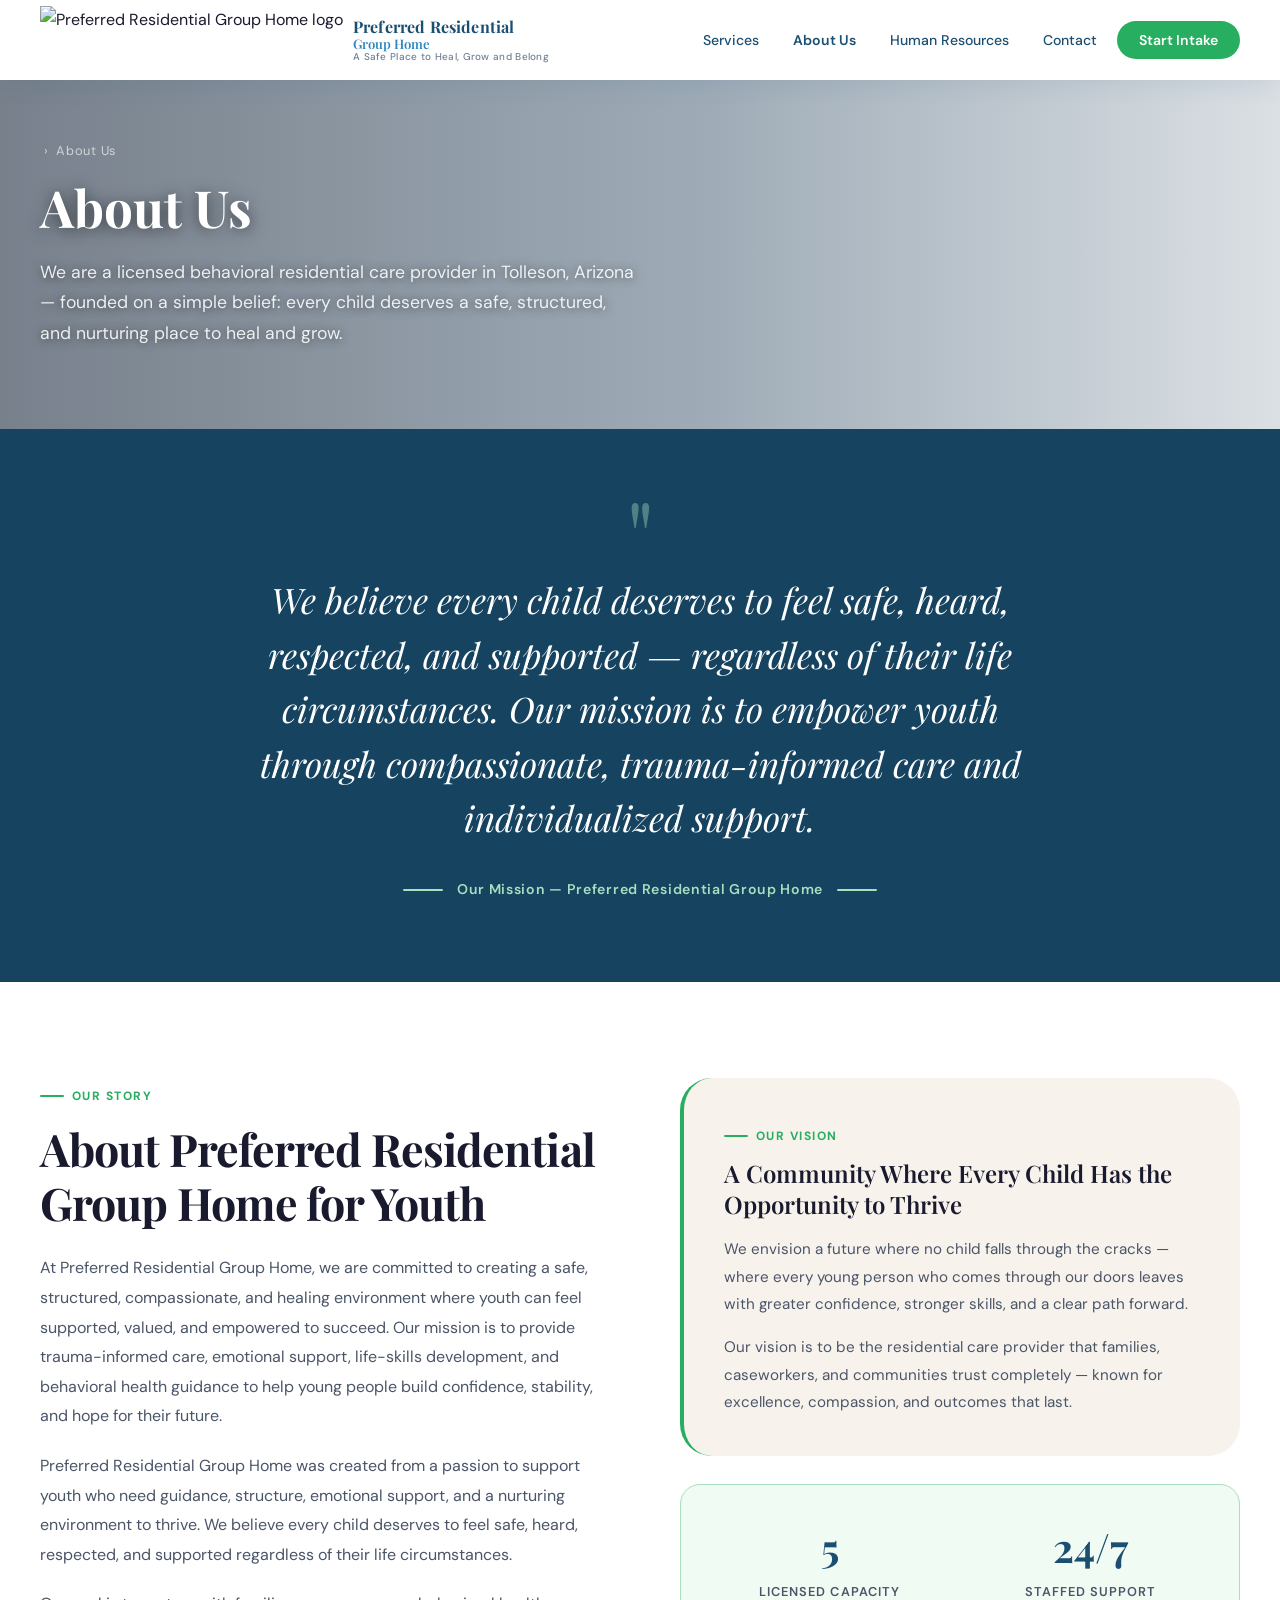
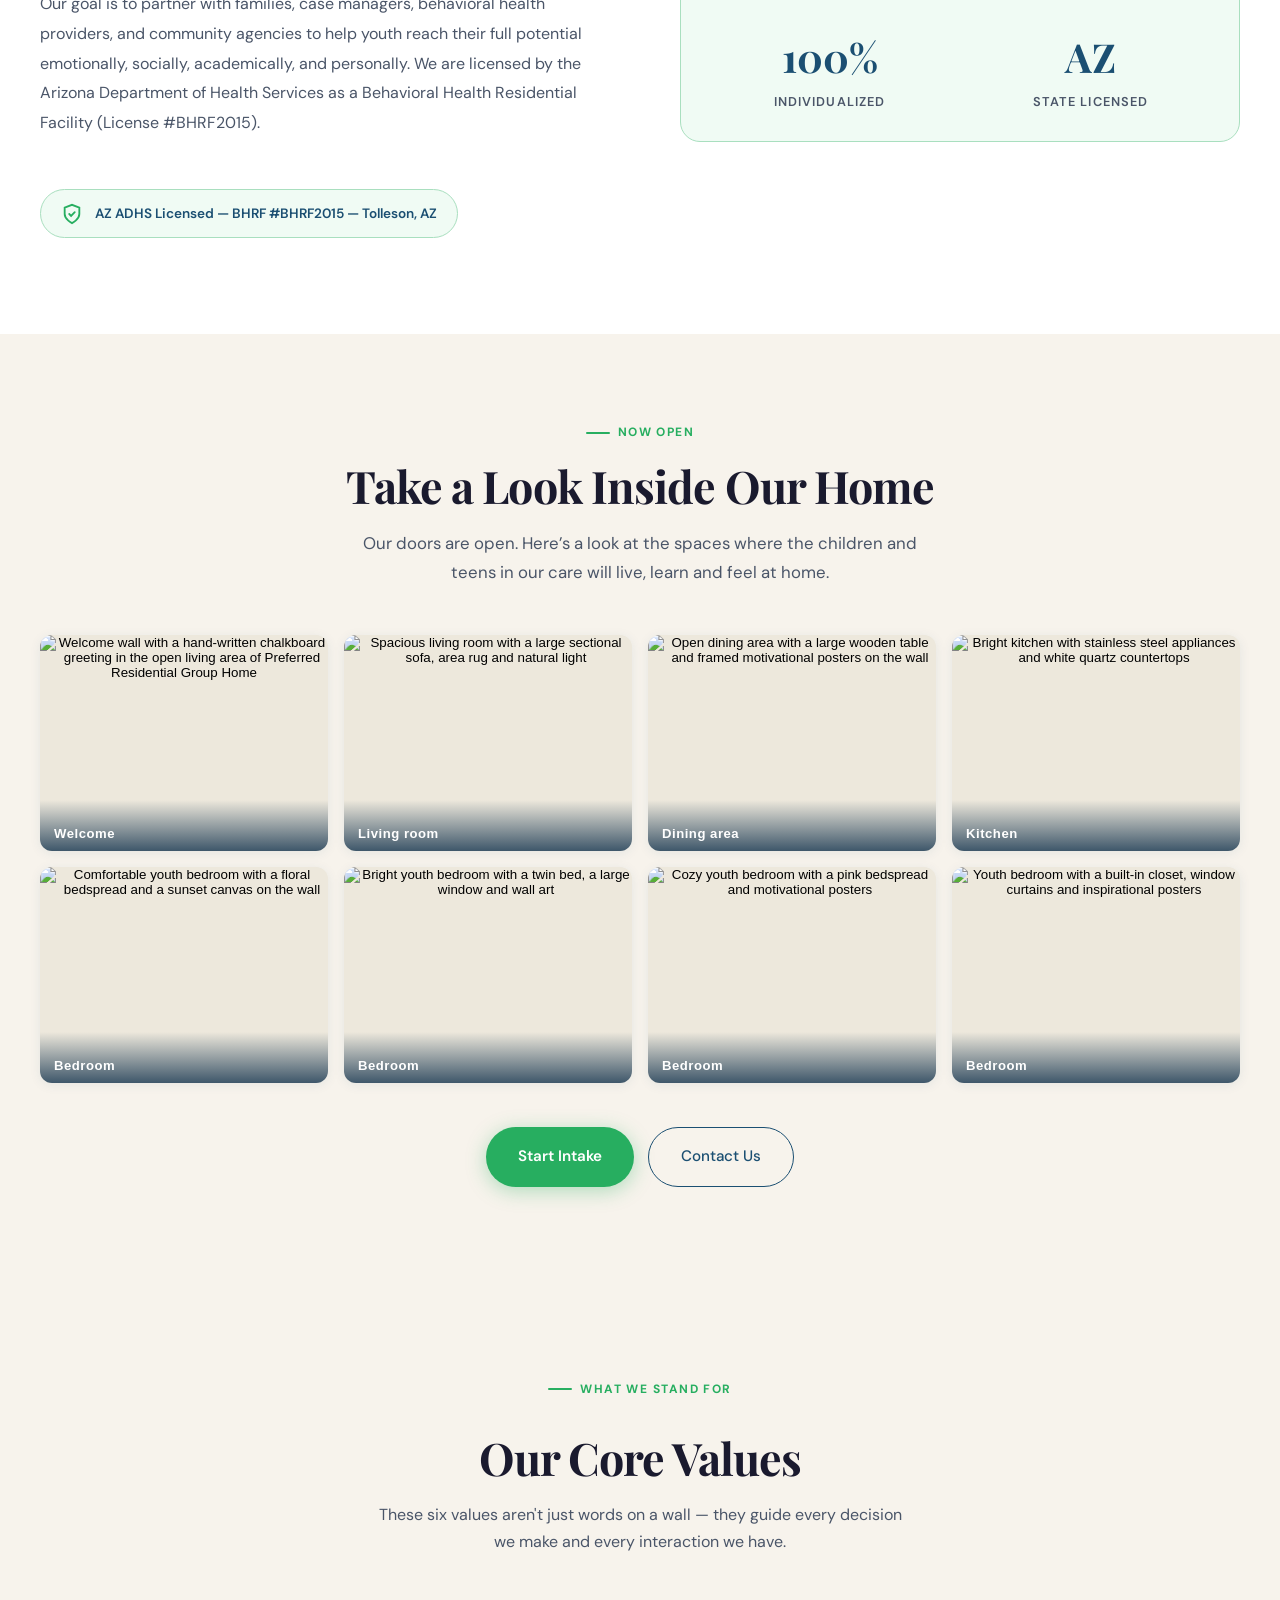
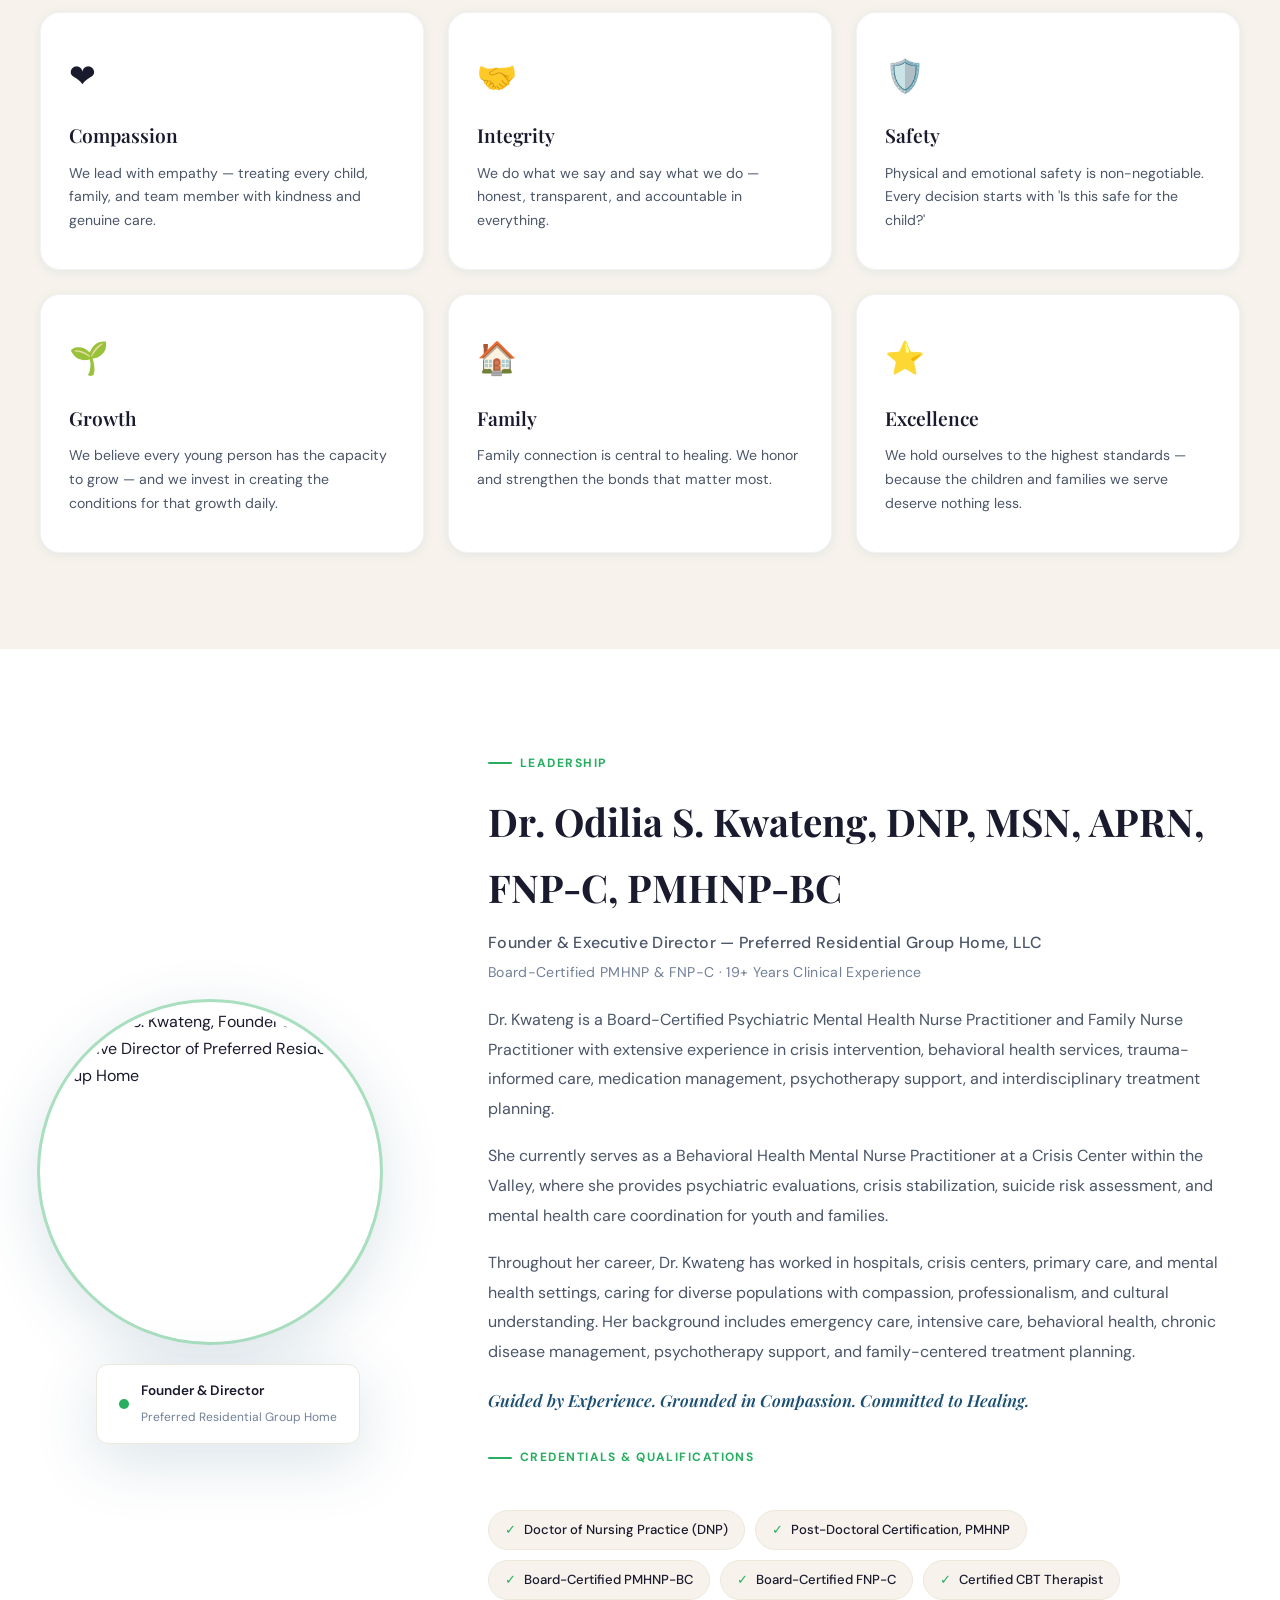
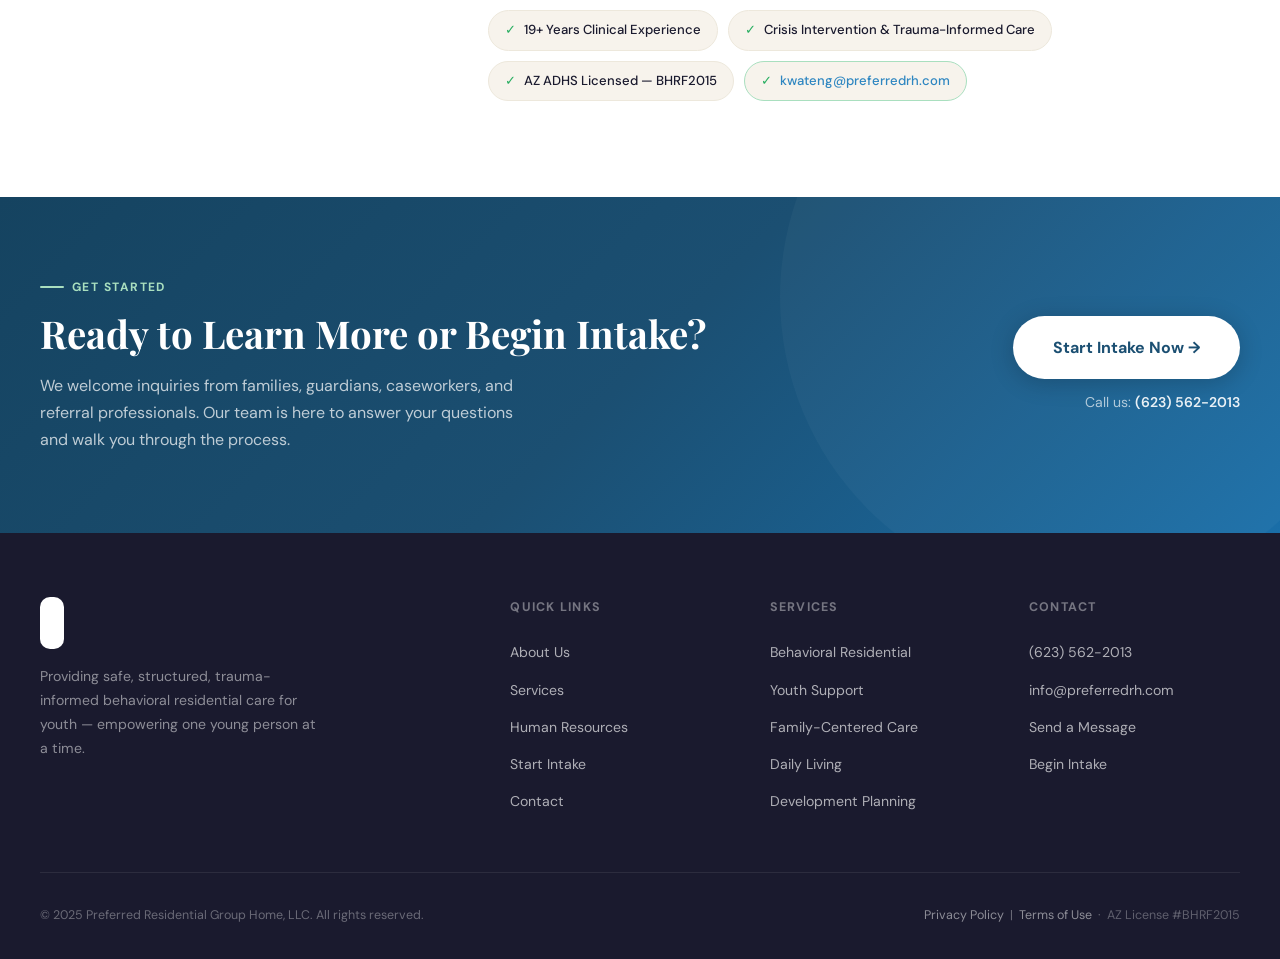
==== commit a822401d: "Remove Facebook and LinkedIn footer icons for now Co-Authored-By: Claude Sonnet 5.5 <noreply@anthrop" ====
--- a/about/index.html
+++ b/about/index.html
@@ -485,10 +485,6 @@
           
         </a>
         <p class="footer-tagline">Providing safe, structured, trauma-informed behavioral residential care for youth &mdash; empowering one young person at a time.</p>
-        <div class="footer-social" aria-label="Social media links">
-          <a href="#" class="footer-social-link" aria-label="Facebook"><svg width="16" height="16" viewBox="0 0 24 24" fill="currentColor"><path d="M18 2h-3a5 5 0 00-5 5v3H7v4h3v8h4v-8h3l1-4h-4V7a1 1 0 011-1h3z"/></svg></a>
-          <a href="#" class="footer-social-link" aria-label="LinkedIn"><svg width="16" height="16" viewBox="0 0 24 24" fill="currentColor"><path d="M16 8a6 6 0 016 6v7h-4v-7a2 2 0 00-2-2 2 2 0 00-2 2v7h-4v-7a6 6 0 016-6zM2 9h4v12H2z"/><circle cx="4" cy="4" r="2"/></svg></a>
-        </div>
       </div>
       <div class="footer-col"><h3>Quick Links</h3><ul><li><a href="https://preferredrh.com/about/">About Us</a></li><li><a href="https://preferredrh.com/services/">Services</a></li><li><a href="https://preferredrh.com/resources/">Human Resources</a></li><li><a href="https://preferredrh.com/intake/">Start Intake</a></li><li><a href="https://preferredrh.com/contact/">Contact</a></li></ul></div>
       <div class="footer-col"><h3>Services</h3><ul><li><a href="https://preferredrh.com/services/#behavioral">Behavioral Residential</a></li><li><a href="https://preferredrh.com/services/#youth">Youth Support</a></li><li><a href="https://preferredrh.com/services/#family">Family-Centered Care</a></li><li><a href="https://preferredrh.com/services/#daily-living">Daily Living</a></li><li><a href="https://preferredrh.com/services/#development">Development Planning</a></li></ul></div>
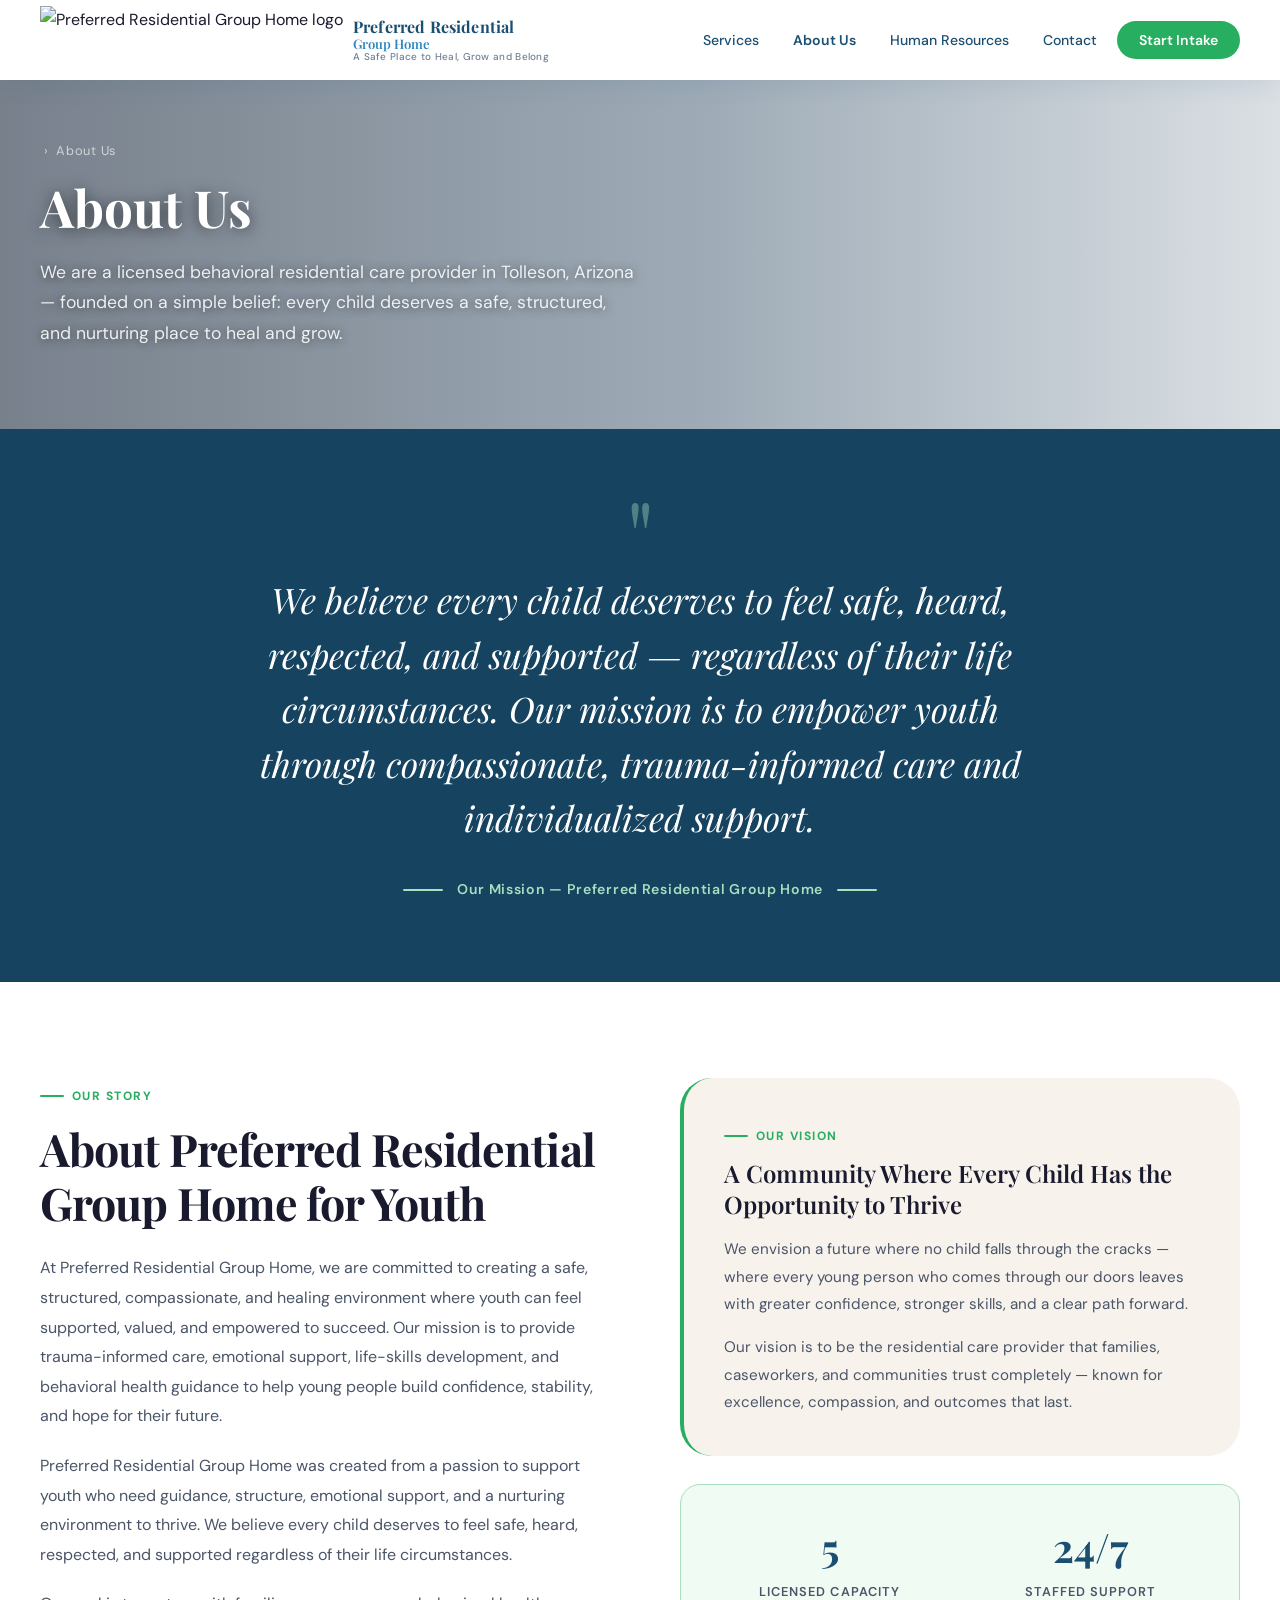
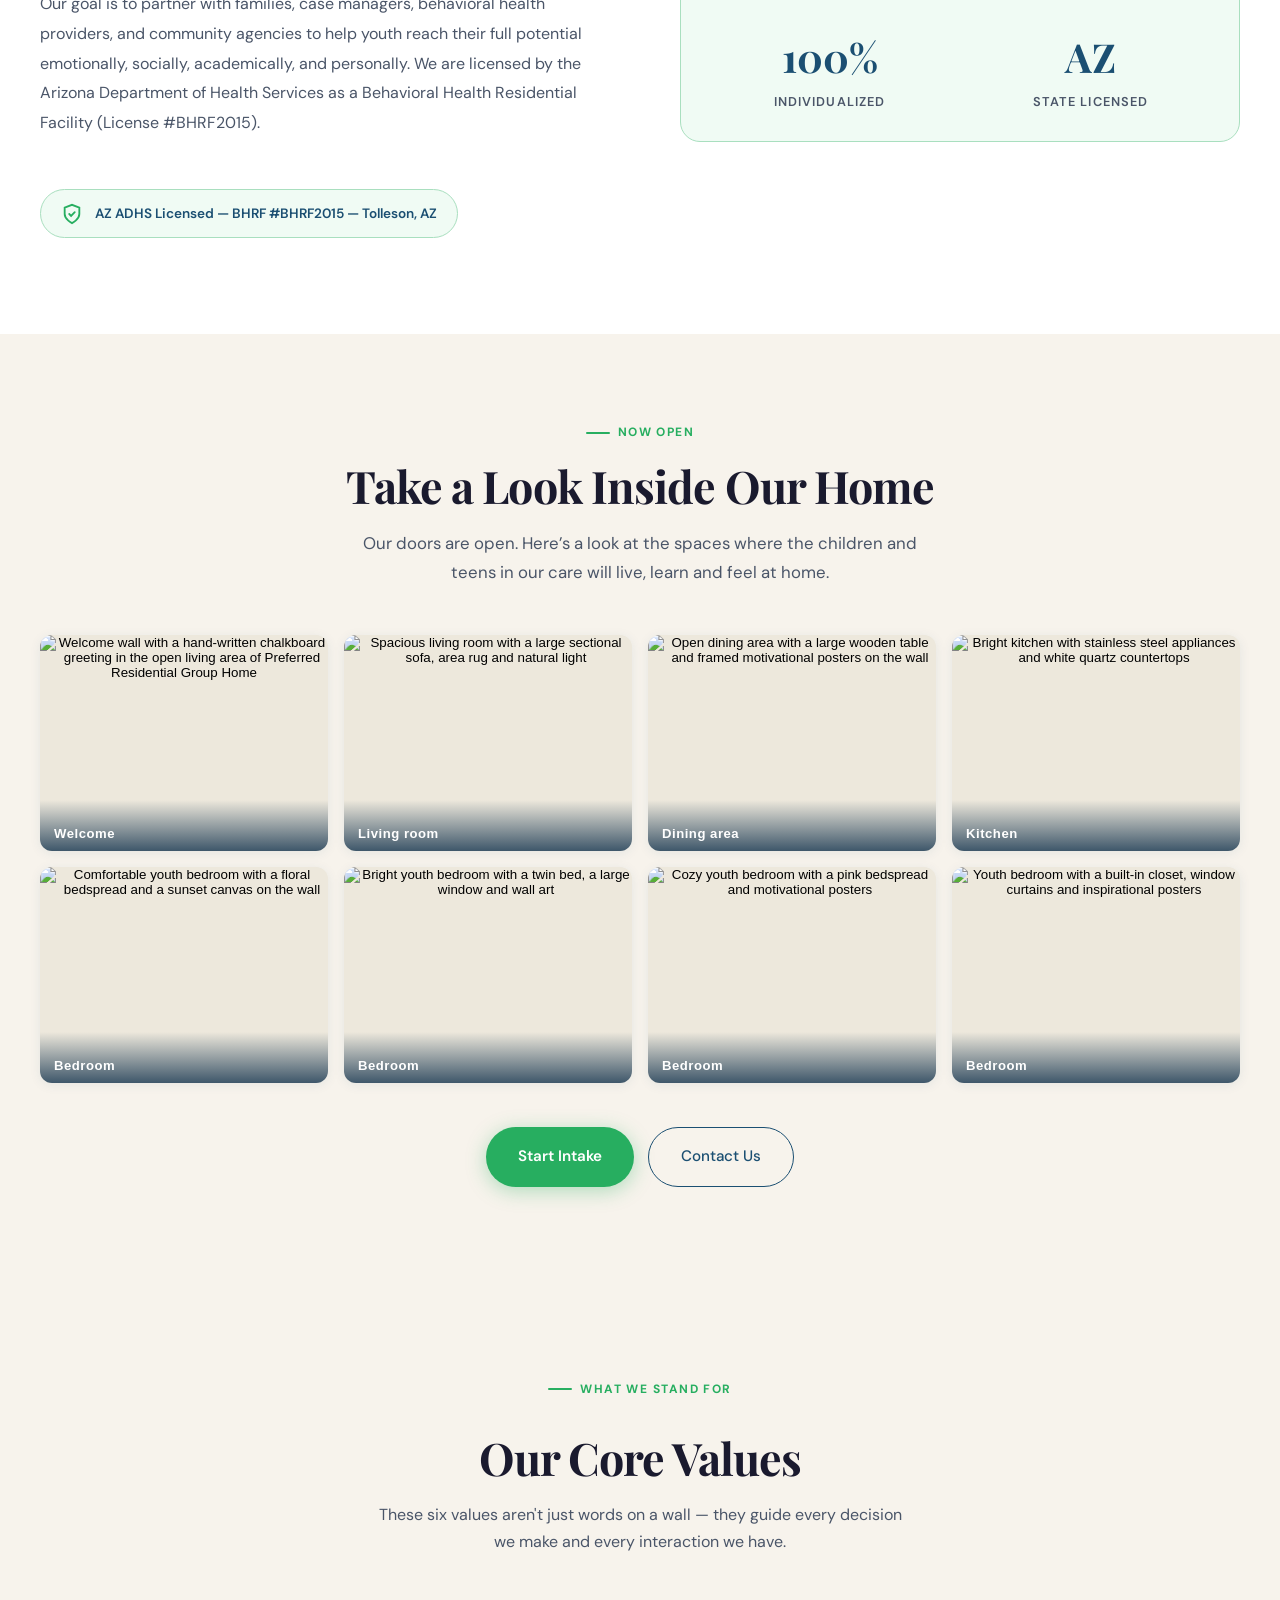
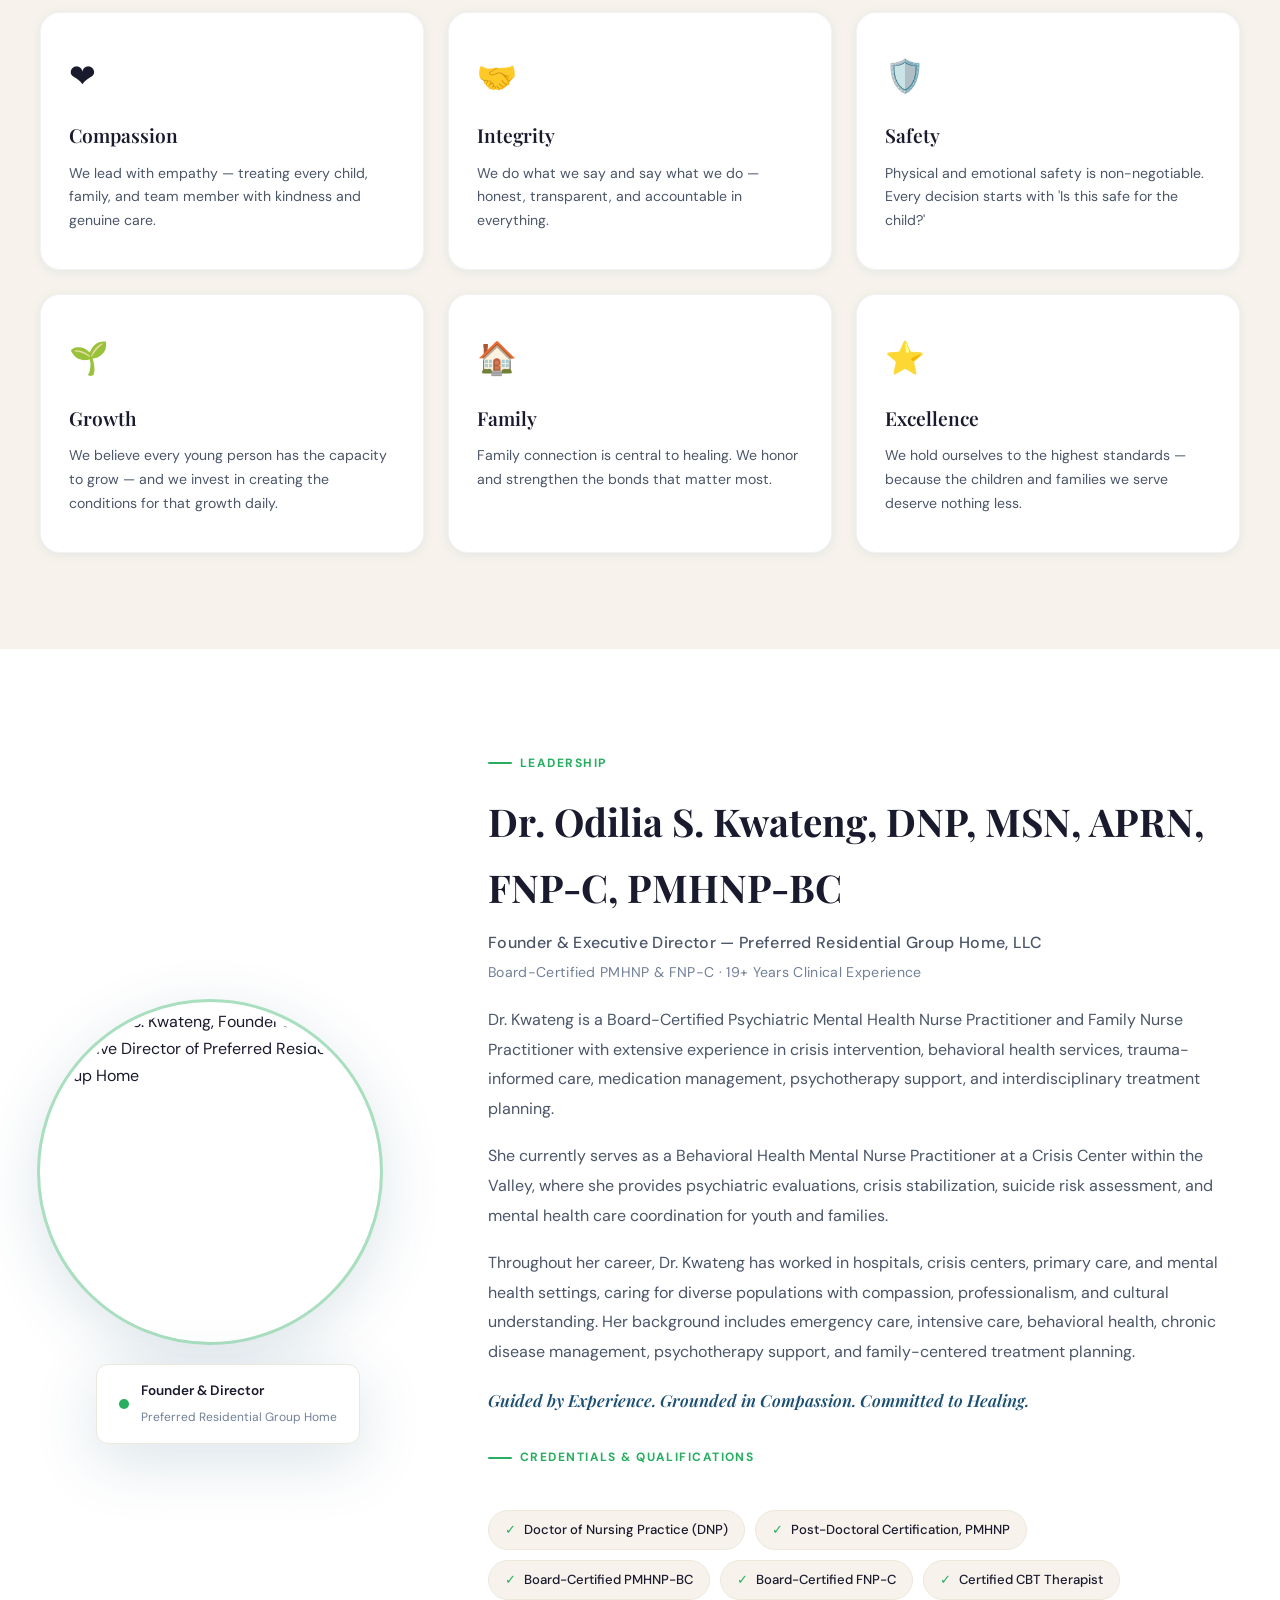
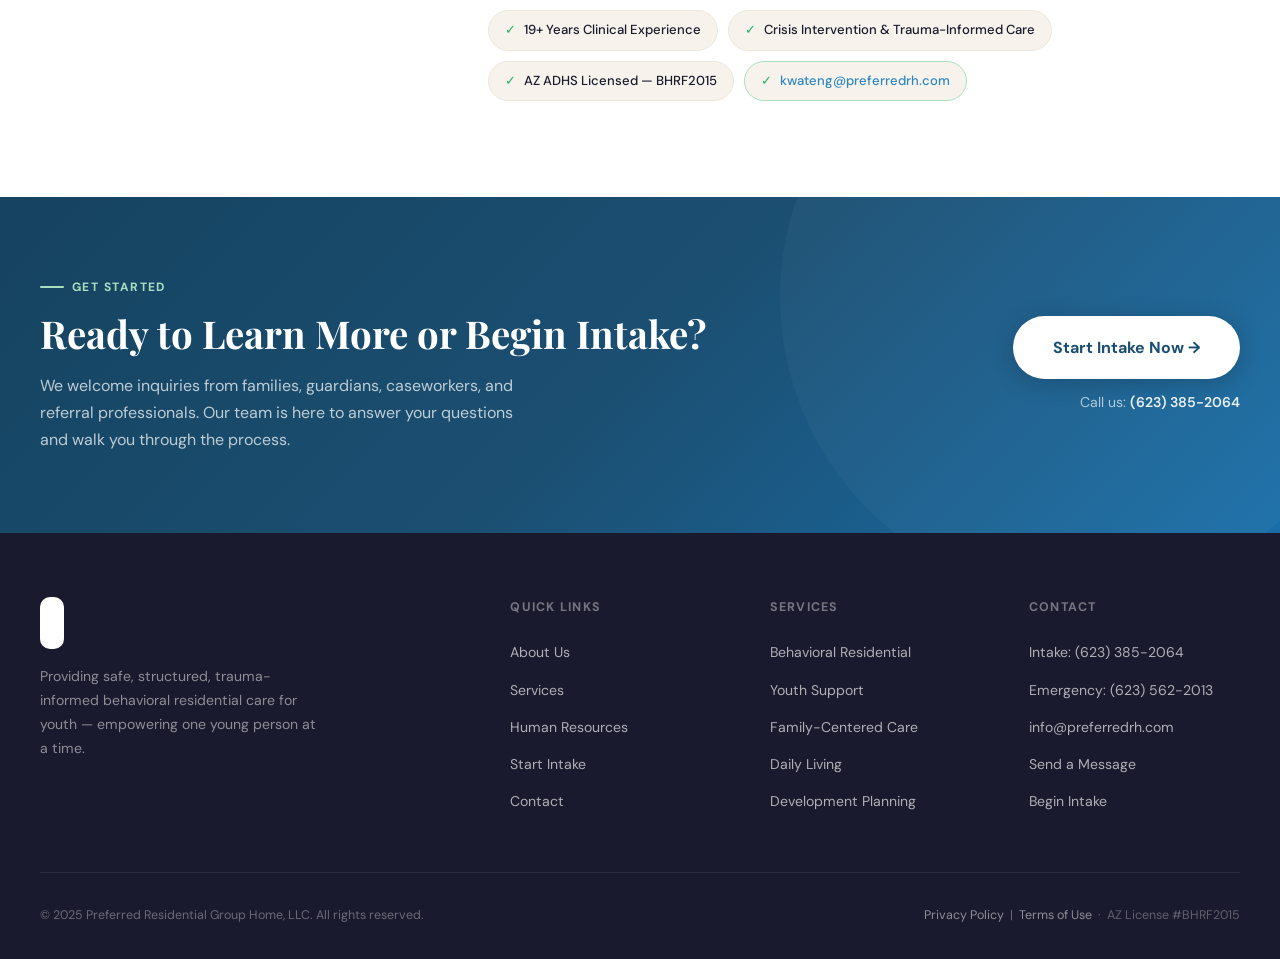
==== commit bfea582e: "Keep intake line (623) 385-2064 alongside new emergency number (623) 562-2013 Co-Authored-By: Claude" ====
--- a/about/index.html
+++ b/about/index.html
@@ -468,7 +468,7 @@
     </div>
     <div class="intake-cta-actions">
       <a href="https://preferredrh.com/intake/" class="btn-white">Start Intake Now &rarr;</a>
-      <p class="intake-cta-phone">Call us: <a href="tel:6235622013">(623) 562-2013</a></p>
+      <p class="intake-cta-phone">Call us: <a href="tel:6233852064">(623) 385-2064</a></p>
     </div>
   </div>
 </section>
@@ -488,7 +488,7 @@
       </div>
       <div class="footer-col"><h3>Quick Links</h3><ul><li><a href="https://preferredrh.com/about/">About Us</a></li><li><a href="https://preferredrh.com/services/">Services</a></li><li><a href="https://preferredrh.com/resources/">Human Resources</a></li><li><a href="https://preferredrh.com/intake/">Start Intake</a></li><li><a href="https://preferredrh.com/contact/">Contact</a></li></ul></div>
       <div class="footer-col"><h3>Services</h3><ul><li><a href="https://preferredrh.com/services/#behavioral">Behavioral Residential</a></li><li><a href="https://preferredrh.com/services/#youth">Youth Support</a></li><li><a href="https://preferredrh.com/services/#family">Family-Centered Care</a></li><li><a href="https://preferredrh.com/services/#daily-living">Daily Living</a></li><li><a href="https://preferredrh.com/services/#development">Development Planning</a></li></ul></div>
-      <div class="footer-col"><h3>Contact</h3><ul><li><a href="tel:6235622013">(623) 562-2013</a></li><li><a href="mailto:info@preferredrh.com">info@preferredrh.com</a></li><li><a href="https://preferredrh.com/contact/">Send a Message</a></li><li><a href="https://preferredrh.com/intake/">Begin Intake</a></li></ul></div>
+      <div class="footer-col"><h3>Contact</h3><ul><li><a href="tel:6233852064">Intake: (623) 385-2064</a></li><li><a href="tel:6235622013">Emergency: (623) 562-2013</a></li><li><a href="mailto:info@preferredrh.com">info@preferredrh.com</a></li><li><a href="https://preferredrh.com/contact/">Send a Message</a></li><li><a href="https://preferredrh.com/intake/">Begin Intake</a></li></ul></div>
     </div>
     <div class="footer-bottom"><p class="footer-legal">&copy; 2025 Preferred Residential Group Home, LLC. All rights reserved.</p><p class="footer-legal"><a href="https://preferredrh.com/privacy/">Privacy Policy</a> &nbsp;|&nbsp; <a href="https://preferredrh.com/terms/">Terms of Use</a> &nbsp;&middot;&nbsp; <span style="color:rgba(255,255,255,0.3)">AZ License #BHRF2015</span></p></div>
   </div>
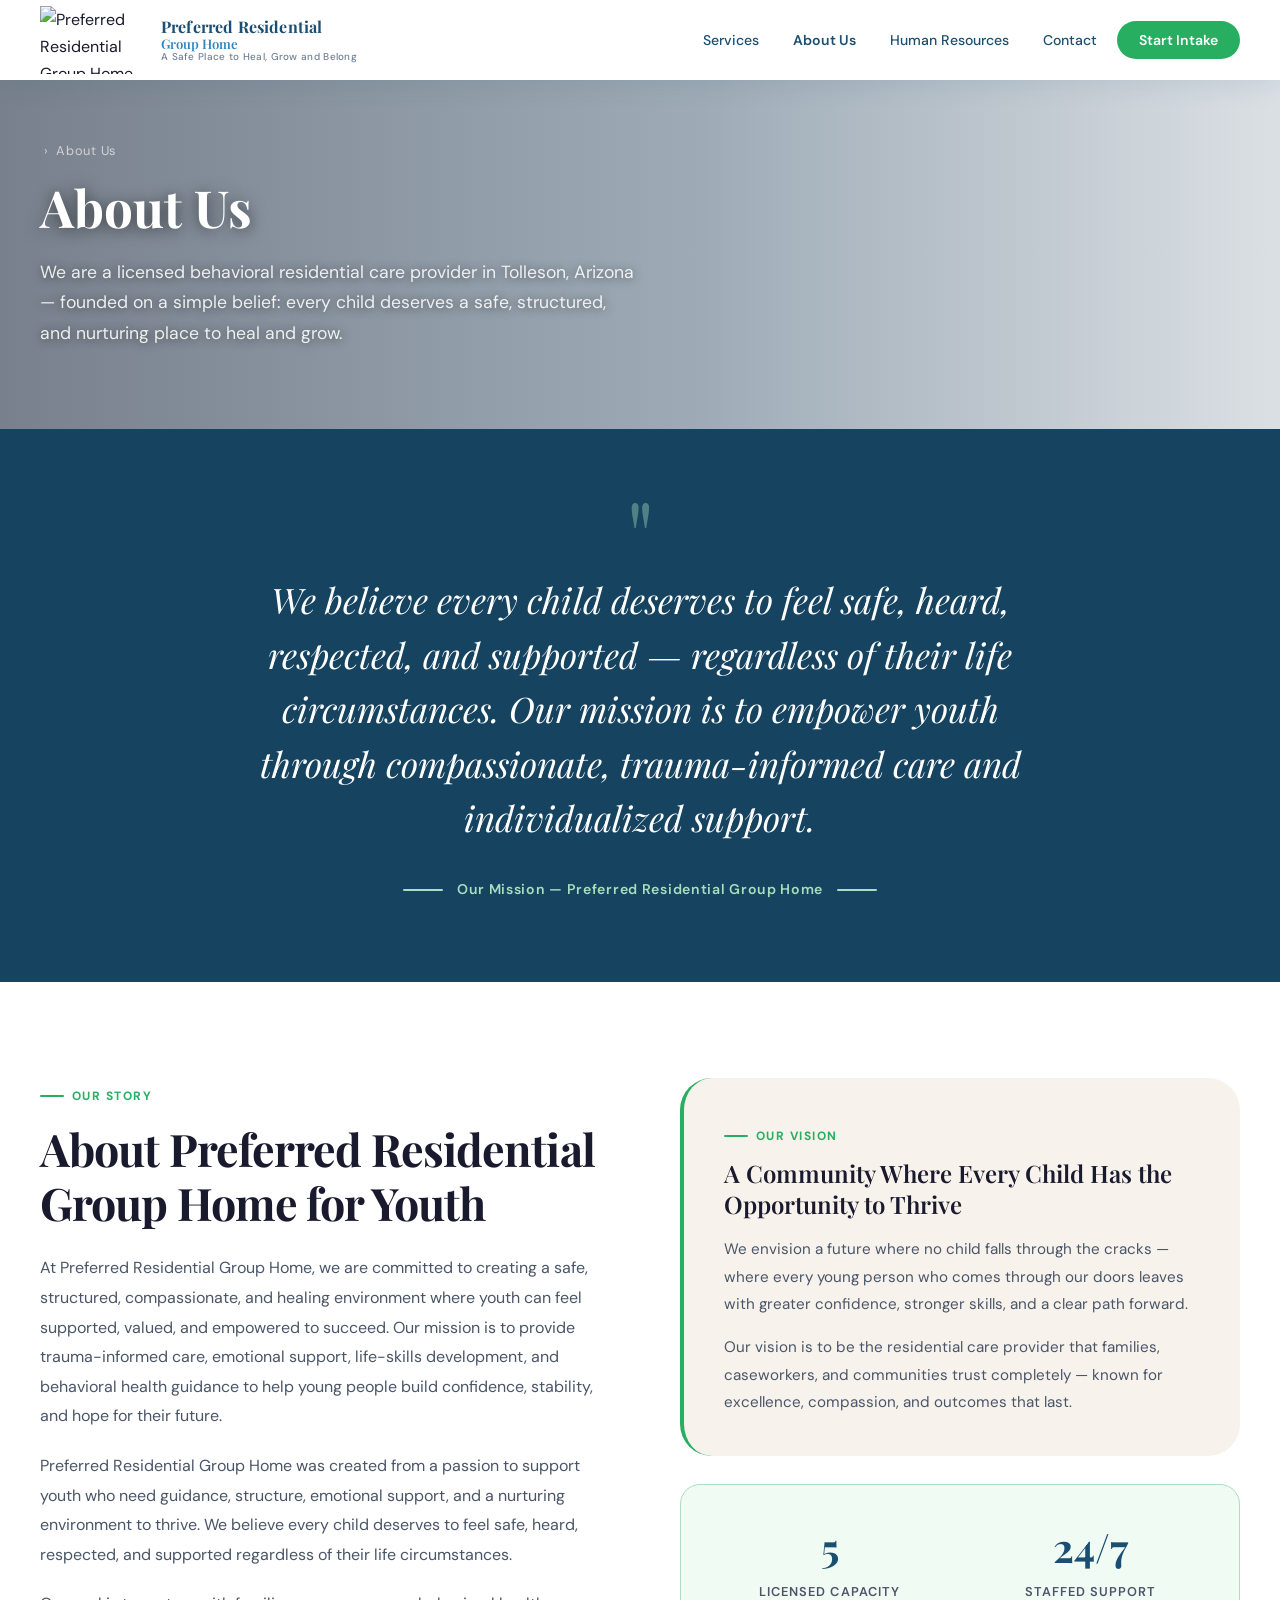
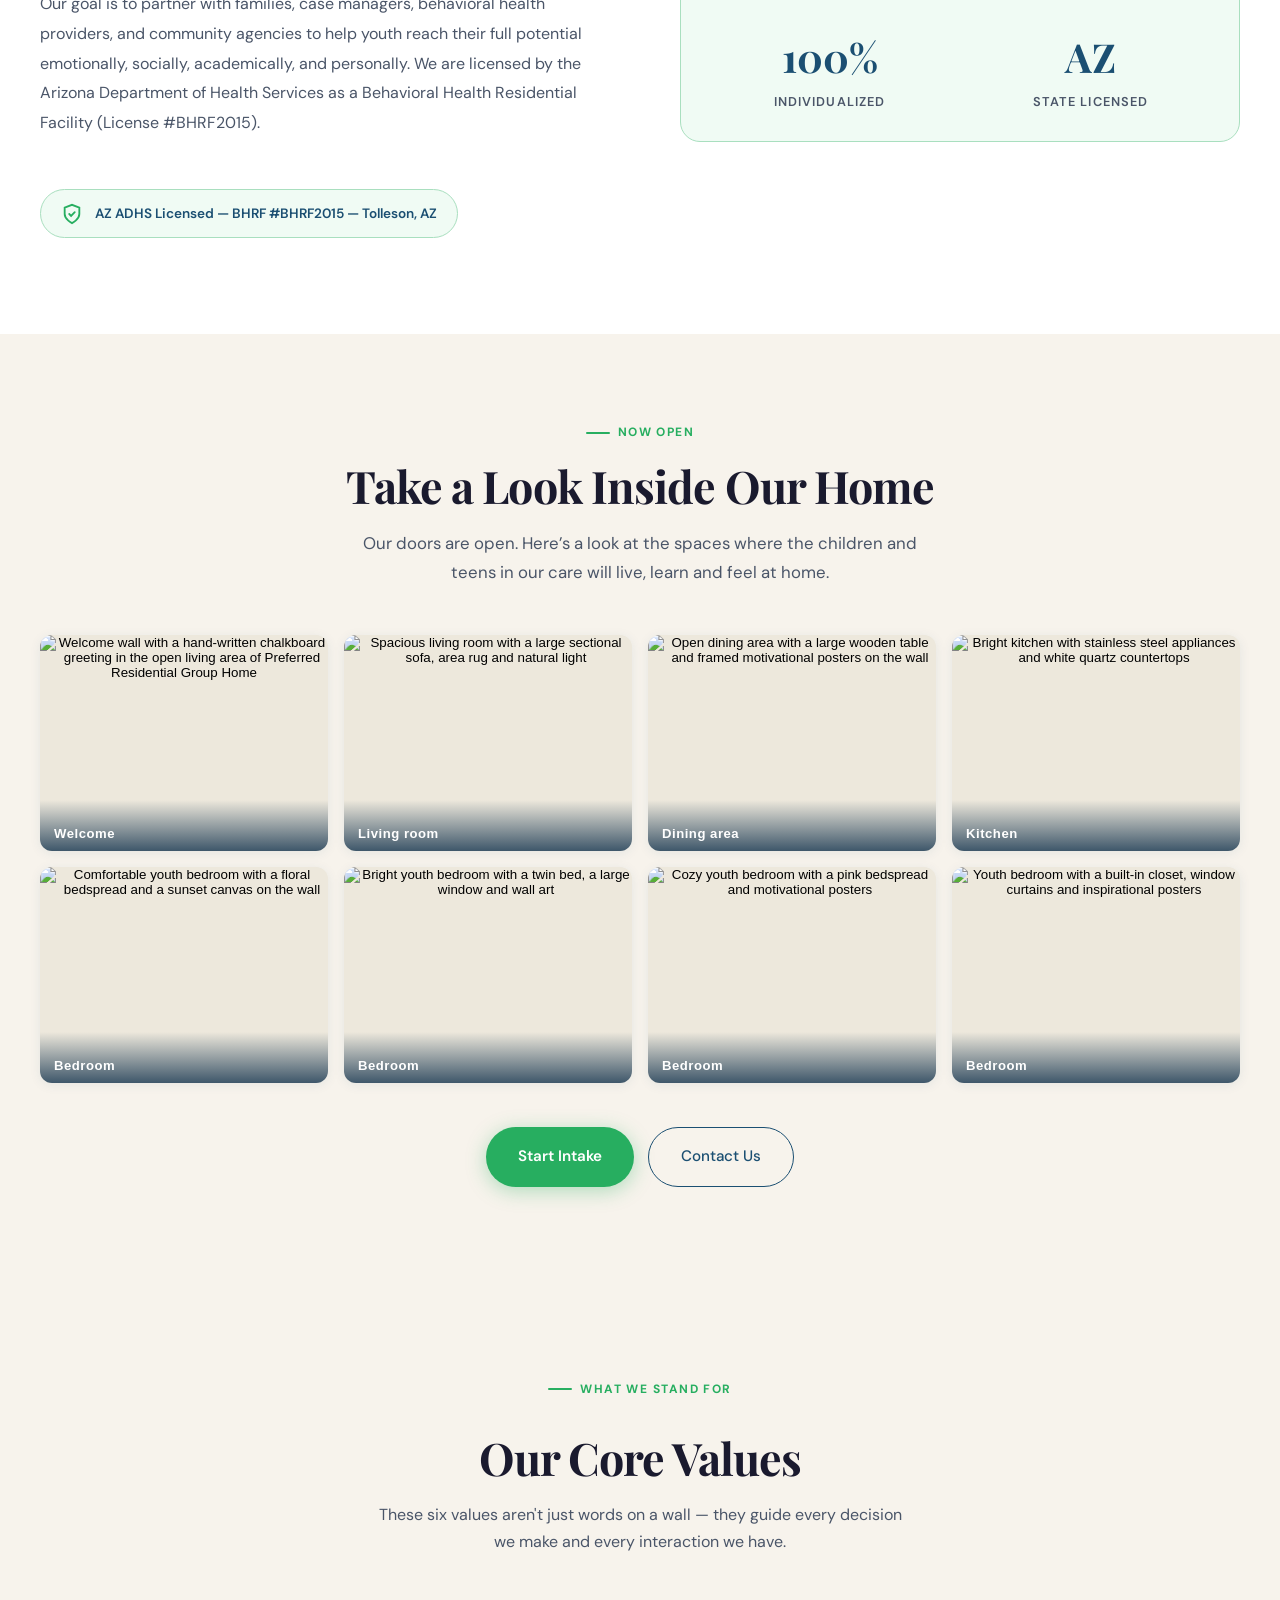
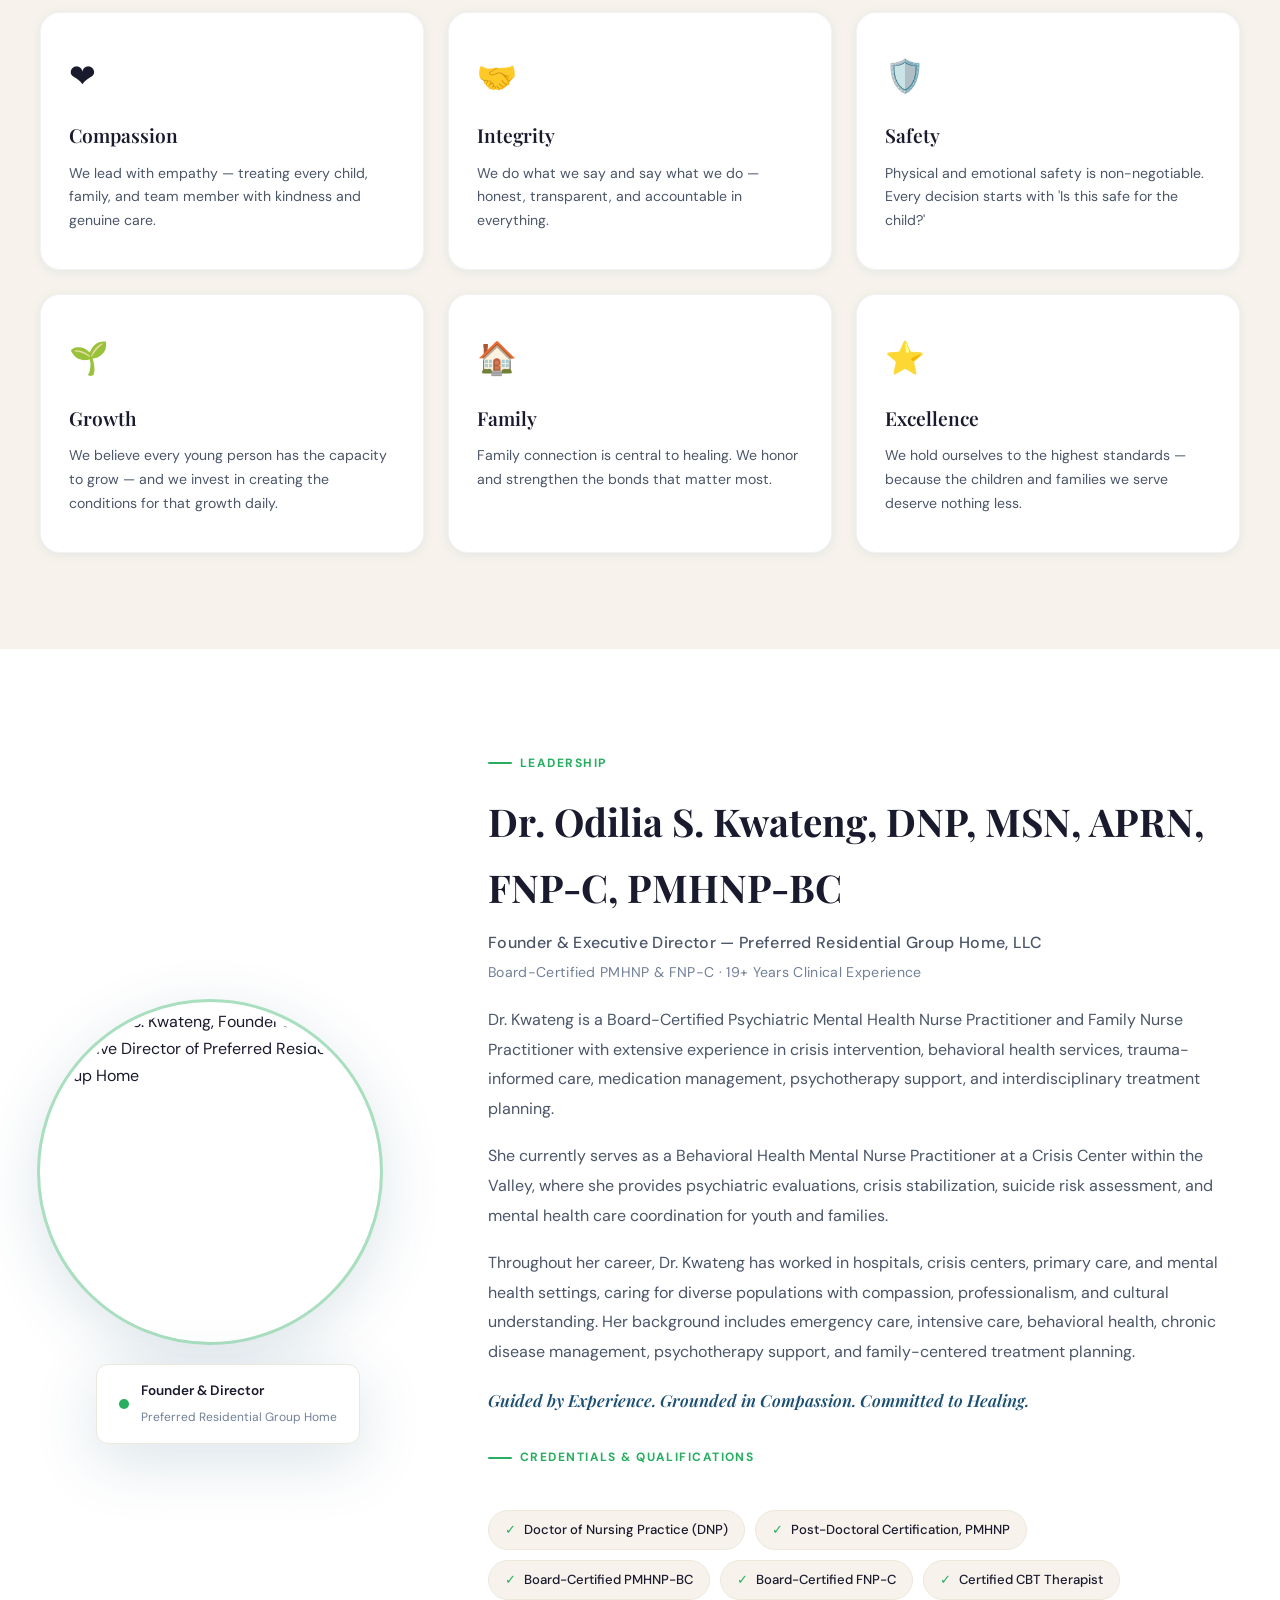
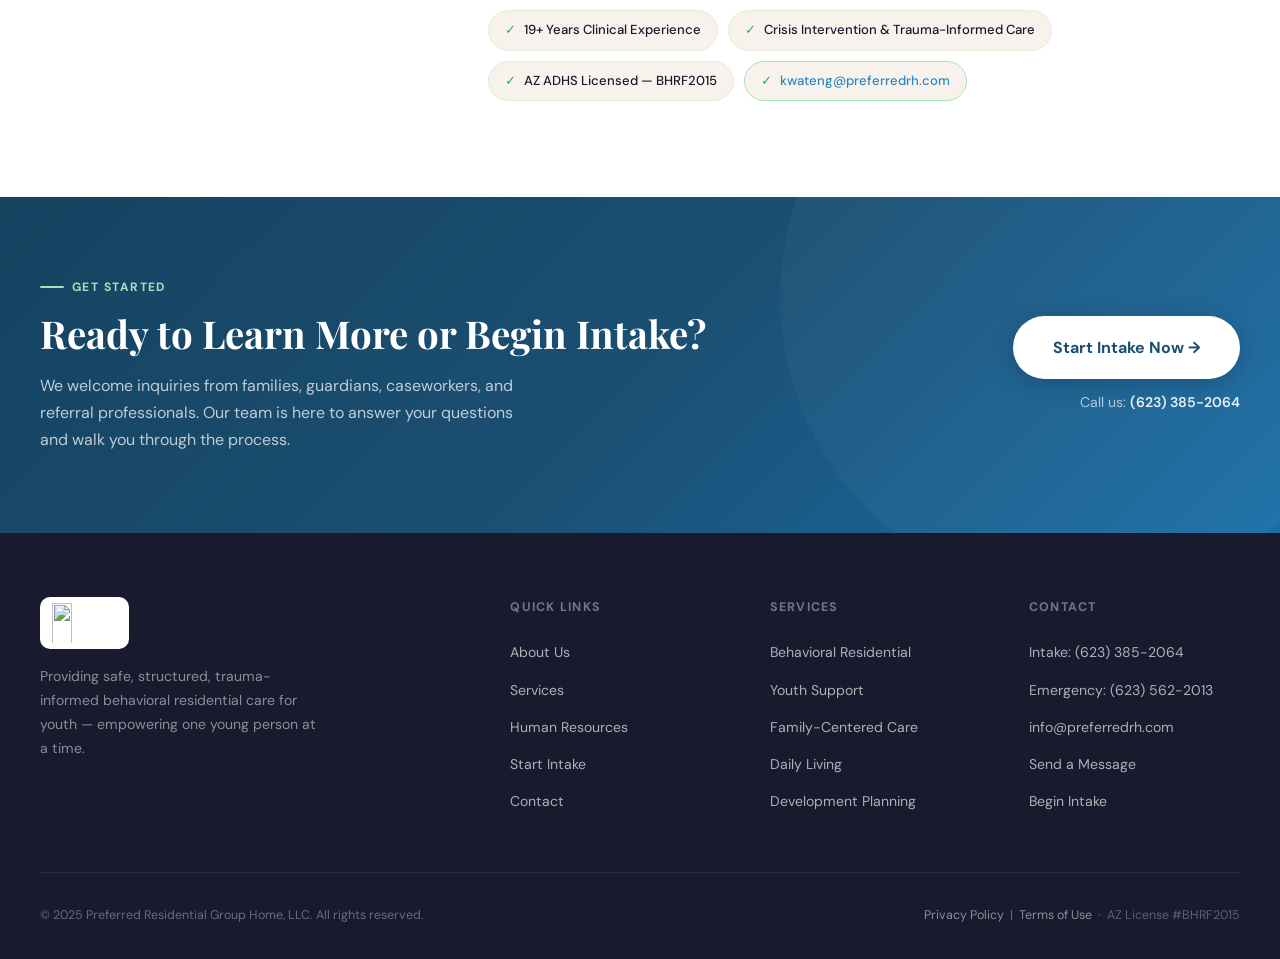
==== commit 0b47ee63: "Speed up mobile hero and fix layout shift - Phone-sized hero images; preload only the first slide, l" ====
--- a/about/index.html
+++ b/about/index.html
@@ -246,7 +246,7 @@
 
 <nav id="mainNav" role="navigation" aria-label="Main navigation">
   <a href="https://preferredrh.com" class="nav-logo" aria-label="Preferred Residential Group Home Home">
-    <img src="https://preferredrh.com/assets/logo.png" alt="Preferred Residential Group Home logo" style="height:68px;width:auto;object-fit:contain;flex-shrink:0;">
+    <img src="https://preferredrh.com/assets/logo.png" width="111" height="68" alt="Preferred Residential Group Home logo" style="height:68px;width:auto;object-fit:contain;flex-shrink:0;">
     <div style="display:flex;flex-direction:column;line-height:1.15;">
       <span style="font-family:var(--font-display);font-size:1rem;font-weight:700;color:var(--primary);letter-spacing:.01em;">Preferred Residential</span>
       <span style="font-family:var(--font-display);font-size:.82rem;font-weight:600;color:var(--primary-light);">Group Home</span>
@@ -481,7 +481,7 @@
     <div class="footer-top">
       <div>
         <a href="https://preferredrh.com" class="nav-logo" aria-label="Preferred Residential Group Home">
-          <img src="https://preferredrh.com/assets/logo.png" alt="" style="height:52px;width:auto;object-fit:contain;background:#fff;border-radius:10px;padding:6px 12px;display:block;">
+          <img src="https://preferredrh.com/assets/logo.png" width="85" height="52" alt="" style="height:52px;width:auto;object-fit:contain;background:#fff;border-radius:10px;padding:6px 12px;display:block;">
           
         </a>
         <p class="footer-tagline">Providing safe, structured, trauma-informed behavioral residential care for youth &mdash; empowering one young person at a time.</p>
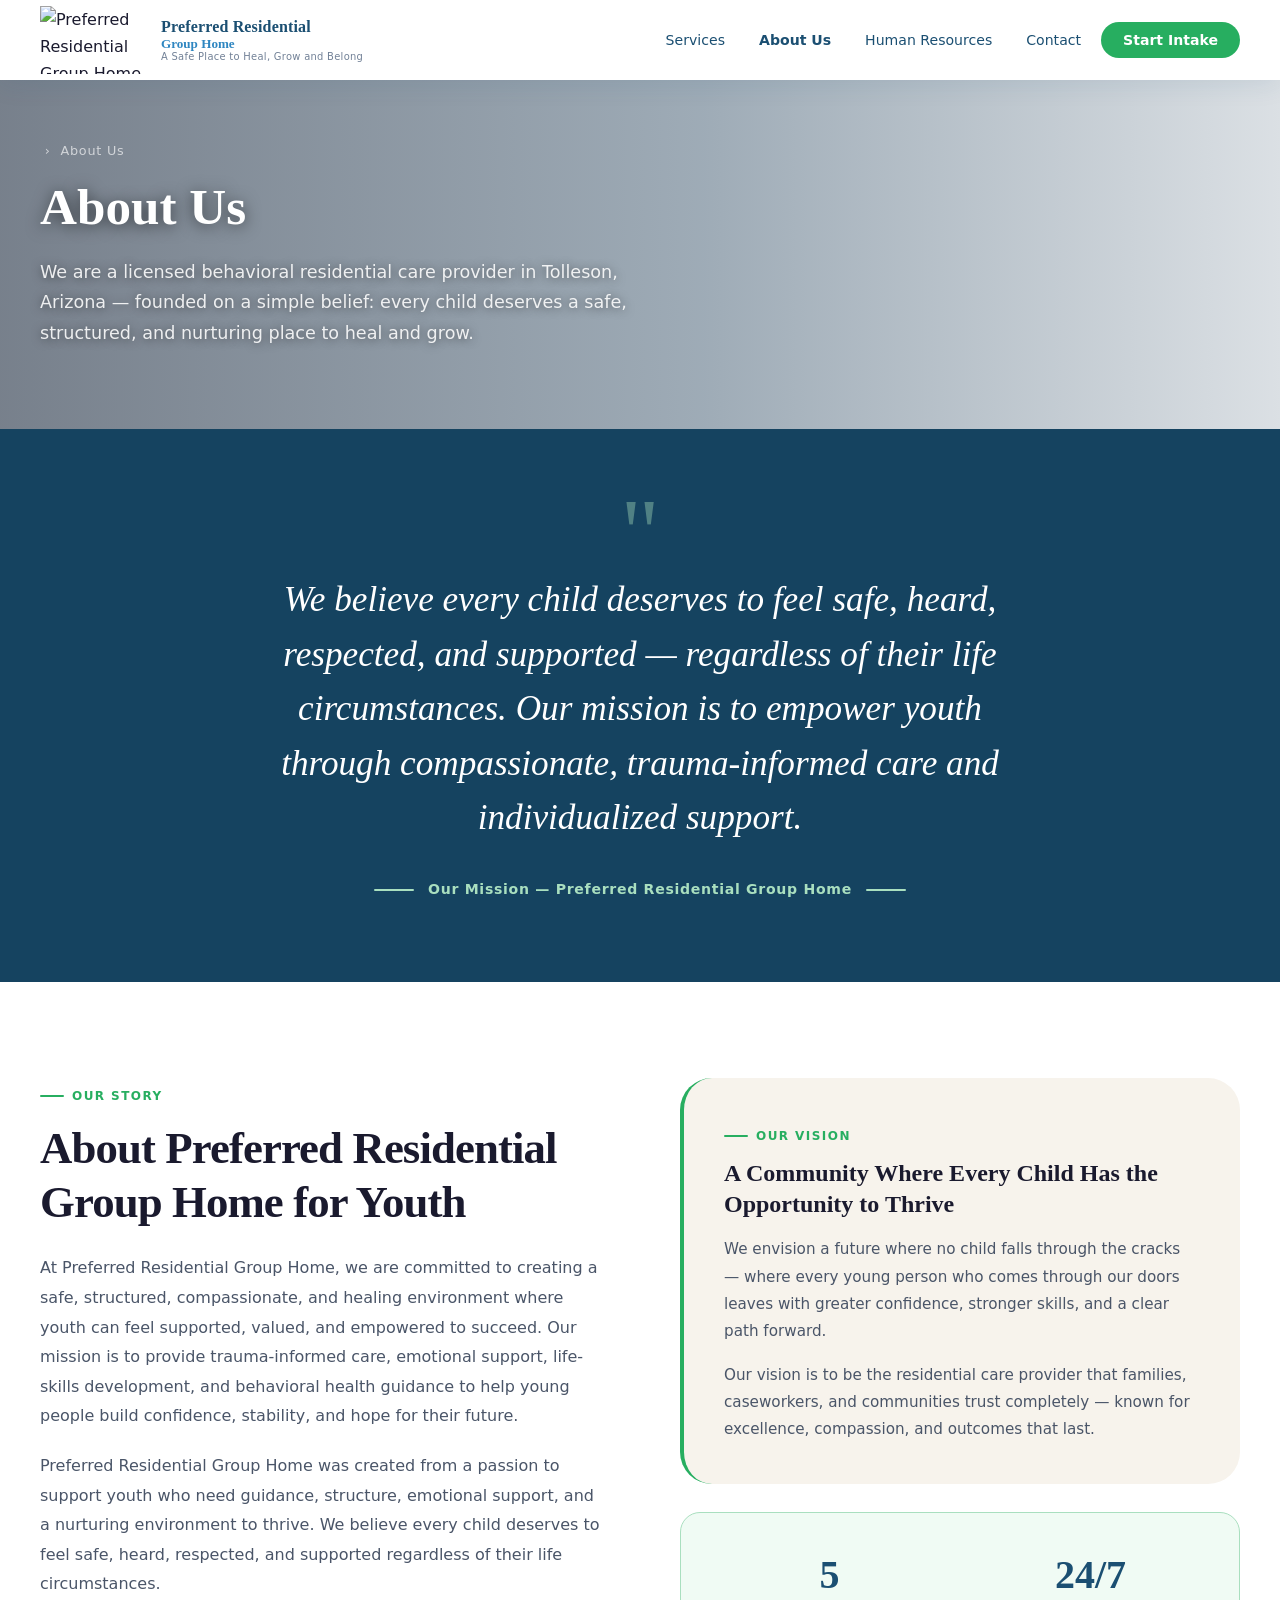
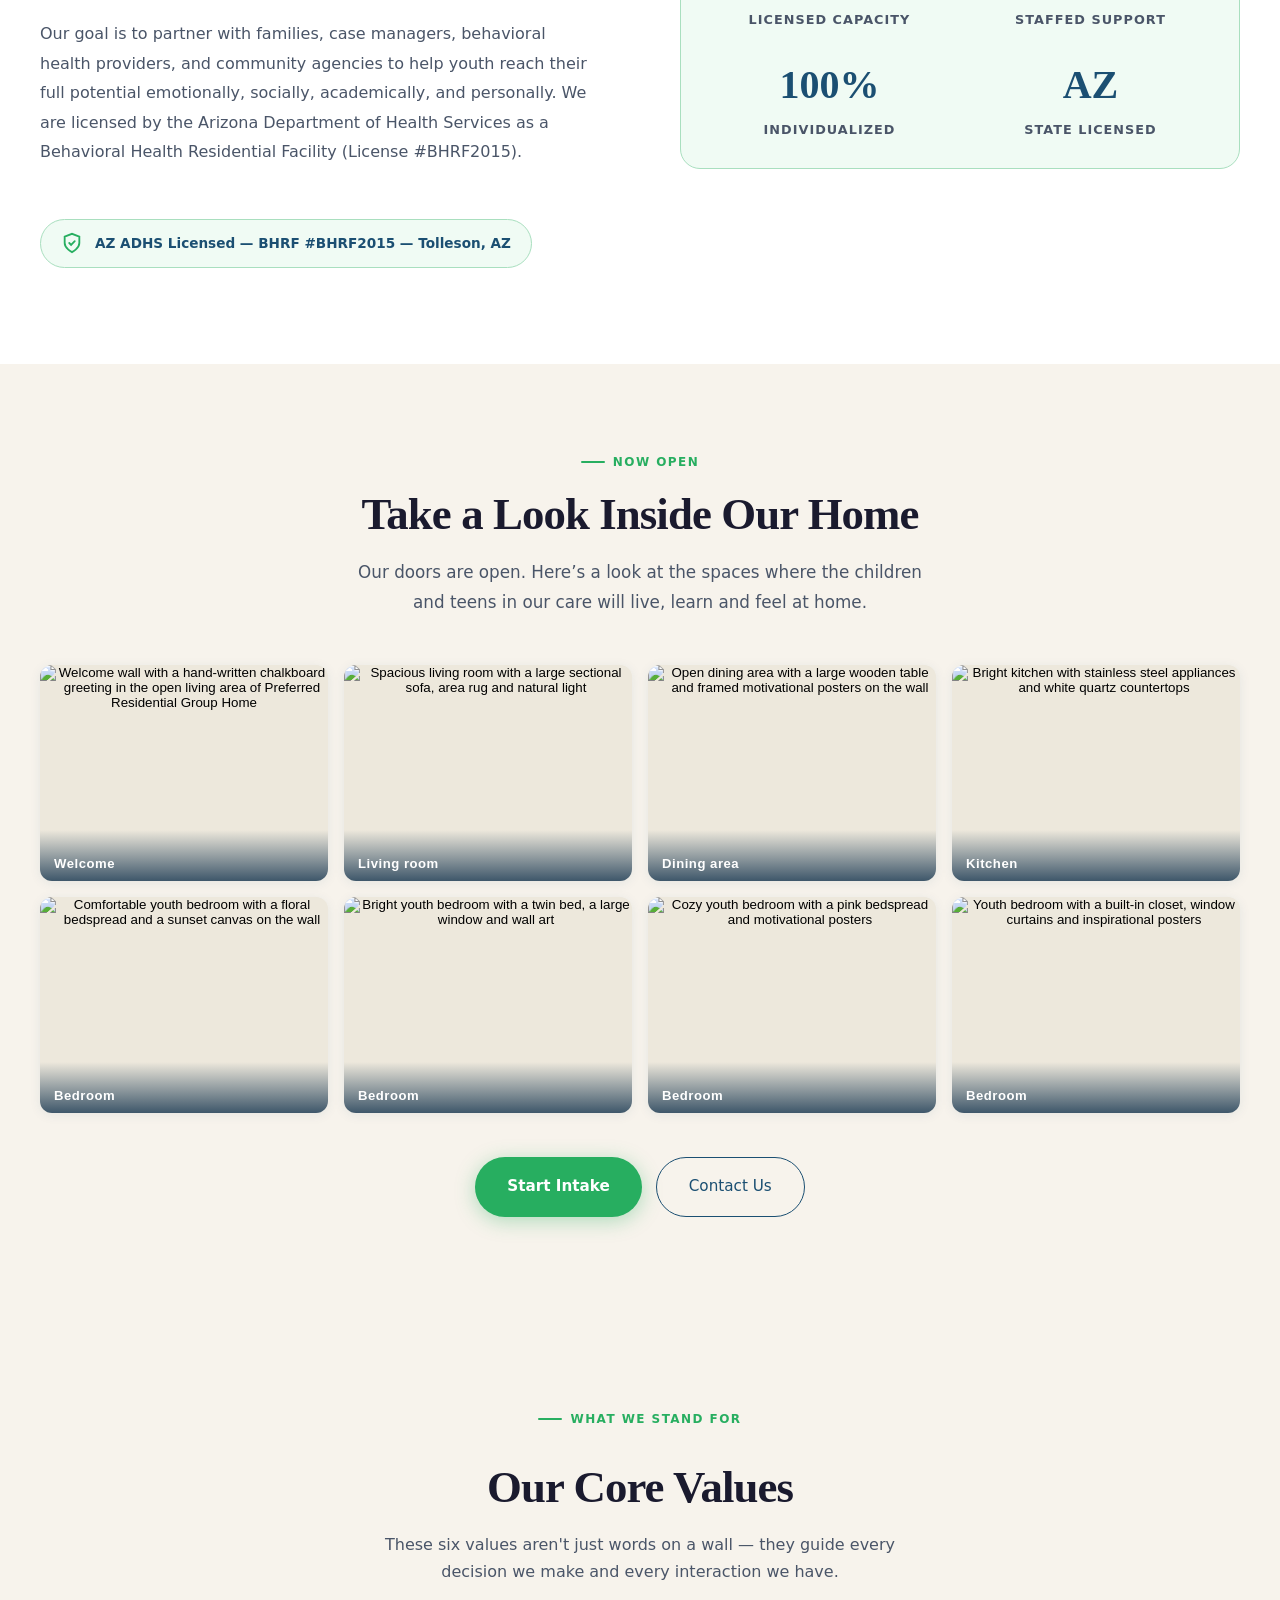
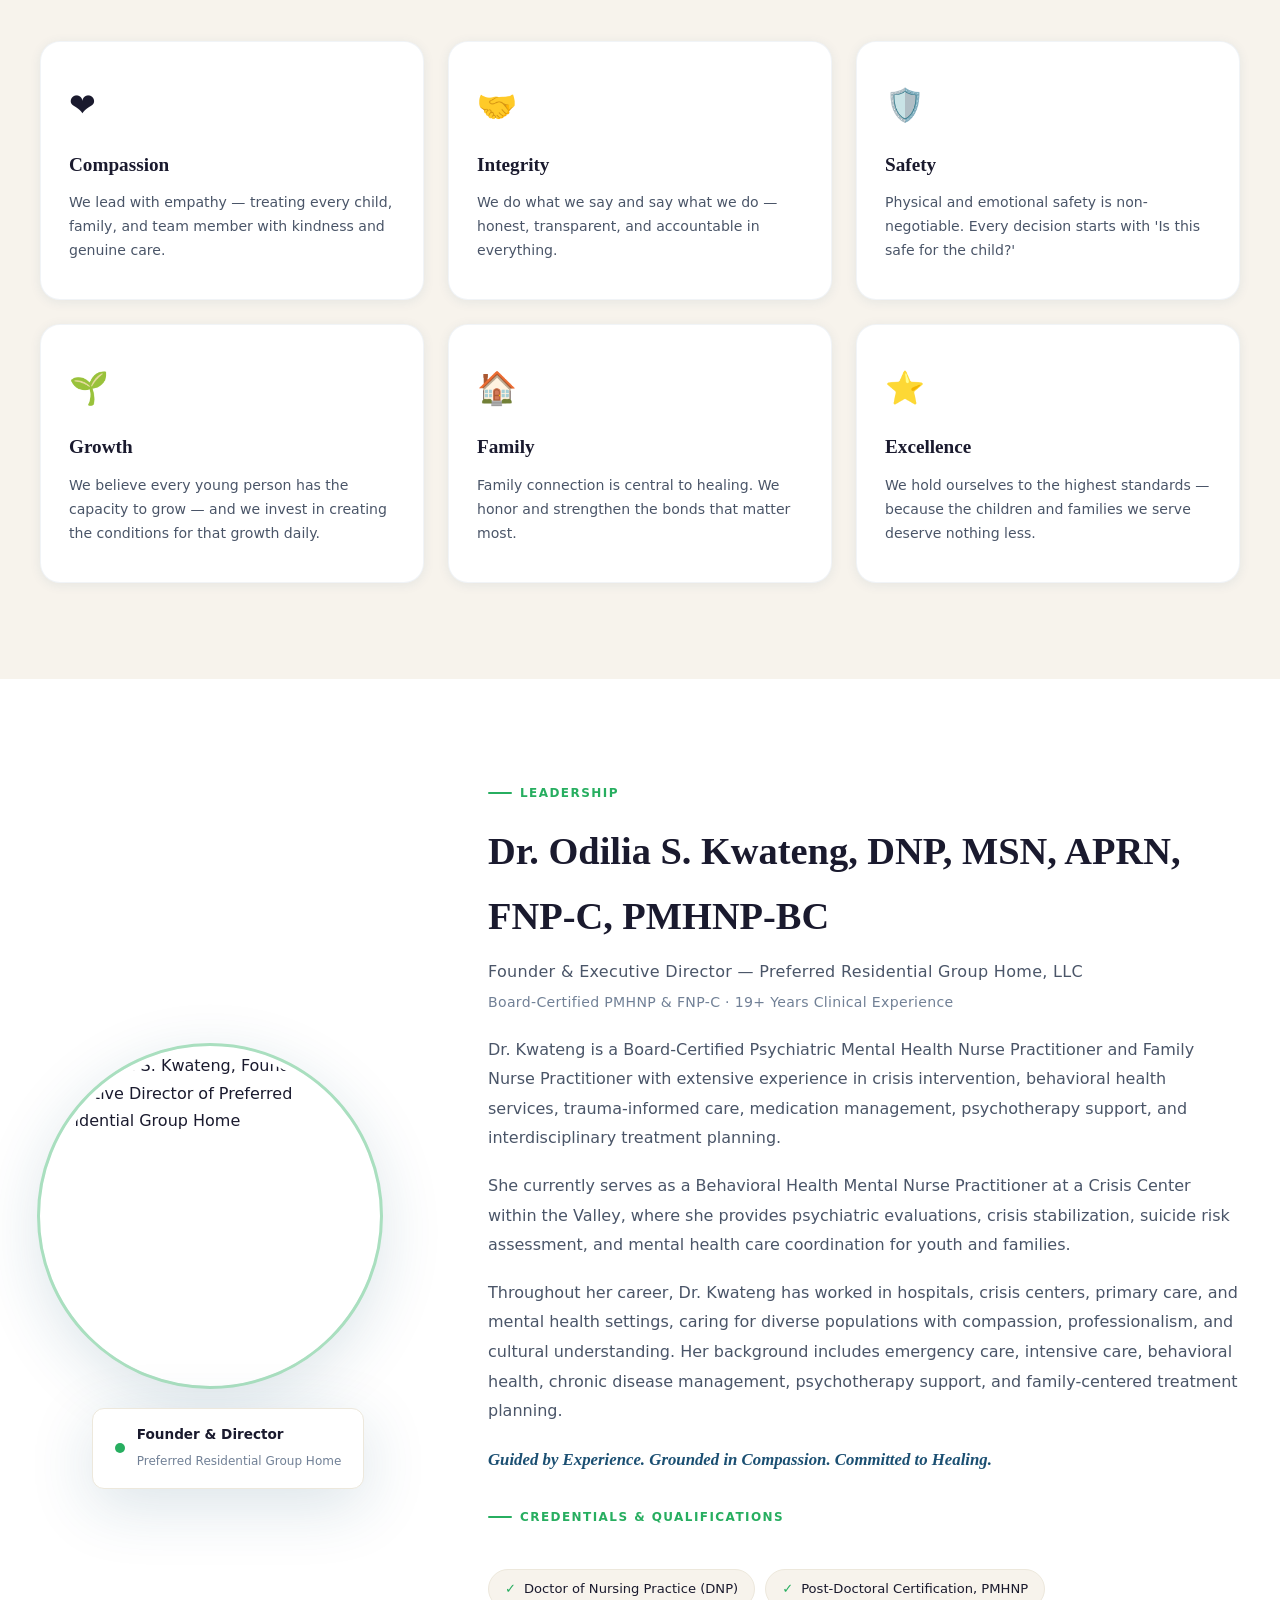
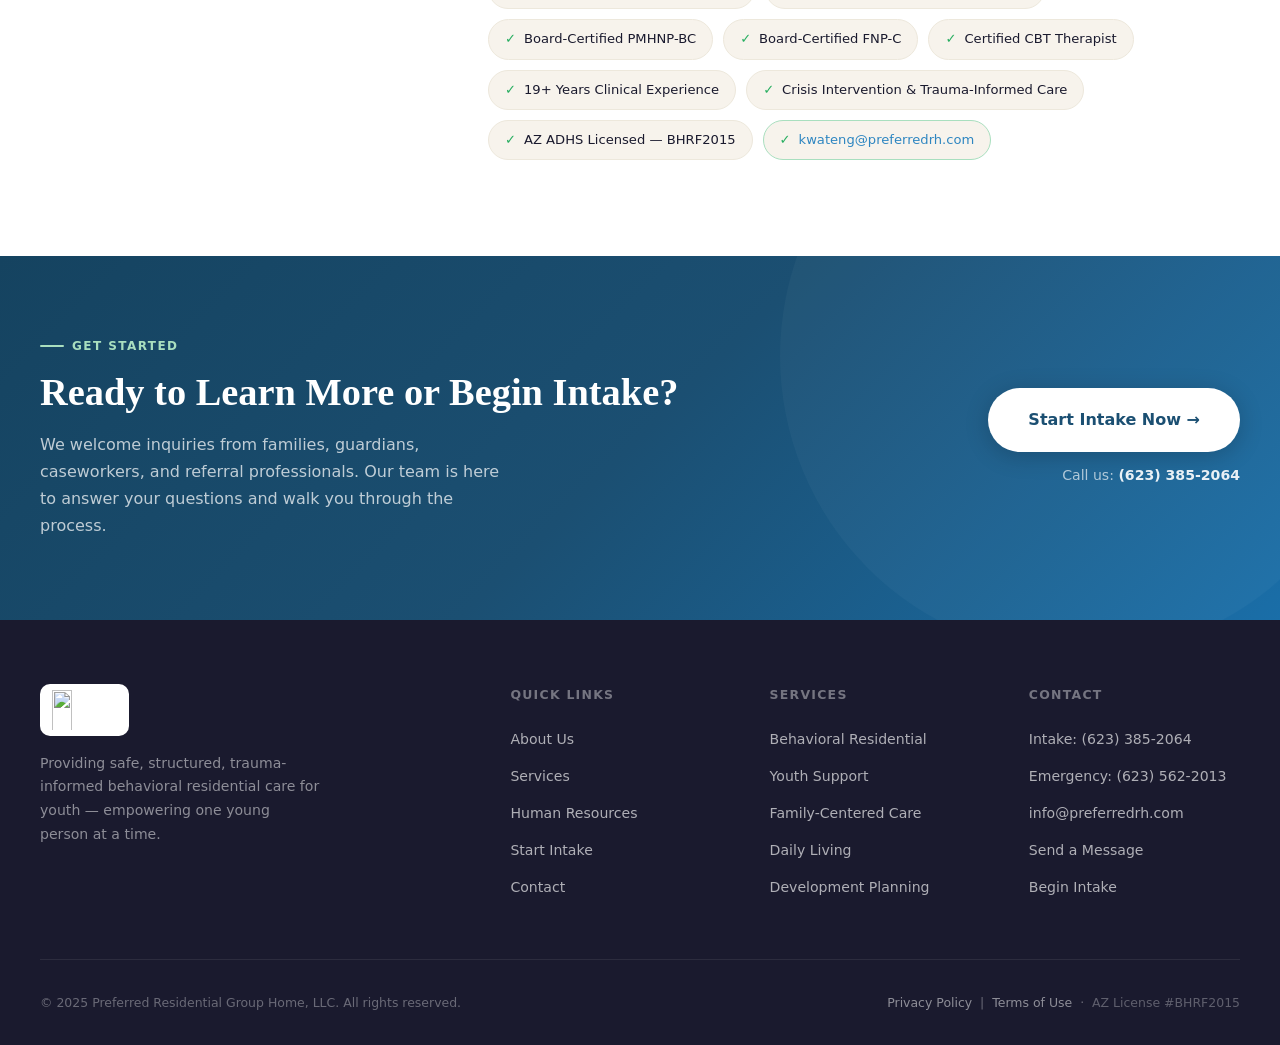
==== commit 26452996: "Self-host Playfair Display and DM Sans Replace Google Fonts with local woff2 files (latin subset) an" ====
--- a/about/index.html
+++ b/about/index.html
@@ -22,10 +22,10 @@
 <meta name="twitter:title" content="About Us | Preferred Residential Group Home">
 <meta name="twitter:description" content="Learn about Preferred Residential Group Home — our mission, story, and the caring team behind licensed youth behavioral residential care in Tolleson, AZ.">
 <meta name="twitter:image" content="https://preferredrh.com/assets/og-image.png">
-<link rel="preconnect" href="https://fonts.googleapis.com">
-<link rel="preconnect" href="https://fonts.gstatic.com" crossorigin>
 <link rel="preload" as="image" href="/assets/1780022176566-089042f7f5f42dd8.webp" fetchpriority="high">
-<link href="https://fonts.googleapis.com/css2?family=Playfair+Display:ital,wght@0,400;0,600;0,700;1,400&family=DM+Sans:wght@300;400;500;600&display=swap" rel="stylesheet">
+<link rel="preload" href="/assets/fonts/playfair-display-latin-700-normal.woff2" as="font" type="font/woff2" crossorigin>
+<link rel="preload" href="/assets/fonts/dm-sans-latin-400-normal.woff2" as="font" type="font/woff2" crossorigin>
+<style>@font-face{font-family:'Playfair Display';font-style:normal;font-weight:400;font-display:swap;src:url('/assets/fonts/playfair-display-latin-400-normal.woff2') format('woff2');unicode-range:U+0000-00FF,U+0131,U+0152-0153,U+02BB-02BC,U+02C6,U+02DA,U+02DC,U+0304,U+0308,U+0329,U+2000-206F,U+20AC,U+2122,U+2191,U+2193,U+2212,U+2215,U+FEFF,U+FFFD}@font-face{font-family:'Playfair Display';font-style:normal;font-weight:600;font-display:swap;src:url('/assets/fonts/playfair-display-latin-600-normal.woff2') format('woff2');unicode-range:U+0000-00FF,U+0131,U+0152-0153,U+02BB-02BC,U+02C6,U+02DA,U+02DC,U+0304,U+0308,U+0329,U+2000-206F,U+20AC,U+2122,U+2191,U+2193,U+2212,U+2215,U+FEFF,U+FFFD}@font-face{font-family:'Playfair Display';font-style:normal;font-weight:700;font-display:swap;src:url('/assets/fonts/playfair-display-latin-700-normal.woff2') format('woff2');unicode-range:U+0000-00FF,U+0131,U+0152-0153,U+02BB-02BC,U+02C6,U+02DA,U+02DC,U+0304,U+0308,U+0329,U+2000-206F,U+20AC,U+2122,U+2191,U+2193,U+2212,U+2215,U+FEFF,U+FFFD}@font-face{font-family:'Playfair Display';font-style:italic;font-weight:400;font-display:swap;src:url('/assets/fonts/playfair-display-latin-400-italic.woff2') format('woff2');unicode-range:U+0000-00FF,U+0131,U+0152-0153,U+02BB-02BC,U+02C6,U+02DA,U+02DC,U+0304,U+0308,U+0329,U+2000-206F,U+20AC,U+2122,U+2191,U+2193,U+2212,U+2215,U+FEFF,U+FFFD}@font-face{font-family:'Playfair Display';font-style:italic;font-weight:700;font-display:swap;src:url('/assets/fonts/playfair-display-latin-700-italic.woff2') format('woff2');unicode-range:U+0000-00FF,U+0131,U+0152-0153,U+02BB-02BC,U+02C6,U+02DA,U+02DC,U+0304,U+0308,U+0329,U+2000-206F,U+20AC,U+2122,U+2191,U+2193,U+2212,U+2215,U+FEFF,U+FFFD}@font-face{font-family:'DM Sans';font-style:normal;font-weight:300;font-display:swap;src:url('/assets/fonts/dm-sans-latin-300-normal.woff2') format('woff2');unicode-range:U+0000-00FF,U+0131,U+0152-0153,U+02BB-02BC,U+02C6,U+02DA,U+02DC,U+0304,U+0308,U+0329,U+2000-206F,U+20AC,U+2122,U+2191,U+2193,U+2212,U+2215,U+FEFF,U+FFFD}@font-face{font-family:'DM Sans';font-style:normal;font-weight:400;font-display:swap;src:url('/assets/fonts/dm-sans-latin-400-normal.woff2') format('woff2');unicode-range:U+0000-00FF,U+0131,U+0152-0153,U+02BB-02BC,U+02C6,U+02DA,U+02DC,U+0304,U+0308,U+0329,U+2000-206F,U+20AC,U+2122,U+2191,U+2193,U+2212,U+2215,U+FEFF,U+FFFD}@font-face{font-family:'DM Sans';font-style:normal;font-weight:500;font-display:swap;src:url('/assets/fonts/dm-sans-latin-500-normal.woff2') format('woff2');unicode-range:U+0000-00FF,U+0131,U+0152-0153,U+02BB-02BC,U+02C6,U+02DA,U+02DC,U+0304,U+0308,U+0329,U+2000-206F,U+20AC,U+2122,U+2191,U+2193,U+2212,U+2215,U+FEFF,U+FFFD}@font-face{font-family:'DM Sans';font-style:normal;font-weight:600;font-display:swap;src:url('/assets/fonts/dm-sans-latin-600-normal.woff2') format('woff2');unicode-range:U+0000-00FF,U+0131,U+0152-0153,U+02BB-02BC,U+02C6,U+02DA,U+02DC,U+0304,U+0308,U+0329,U+2000-206F,U+20AC,U+2122,U+2191,U+2193,U+2212,U+2215,U+FEFF,U+FFFD}</style>
 <style>
 :root{
   --primary:#1B4F72;--primary-light:#2E86C1;--primary-dark:#154360;
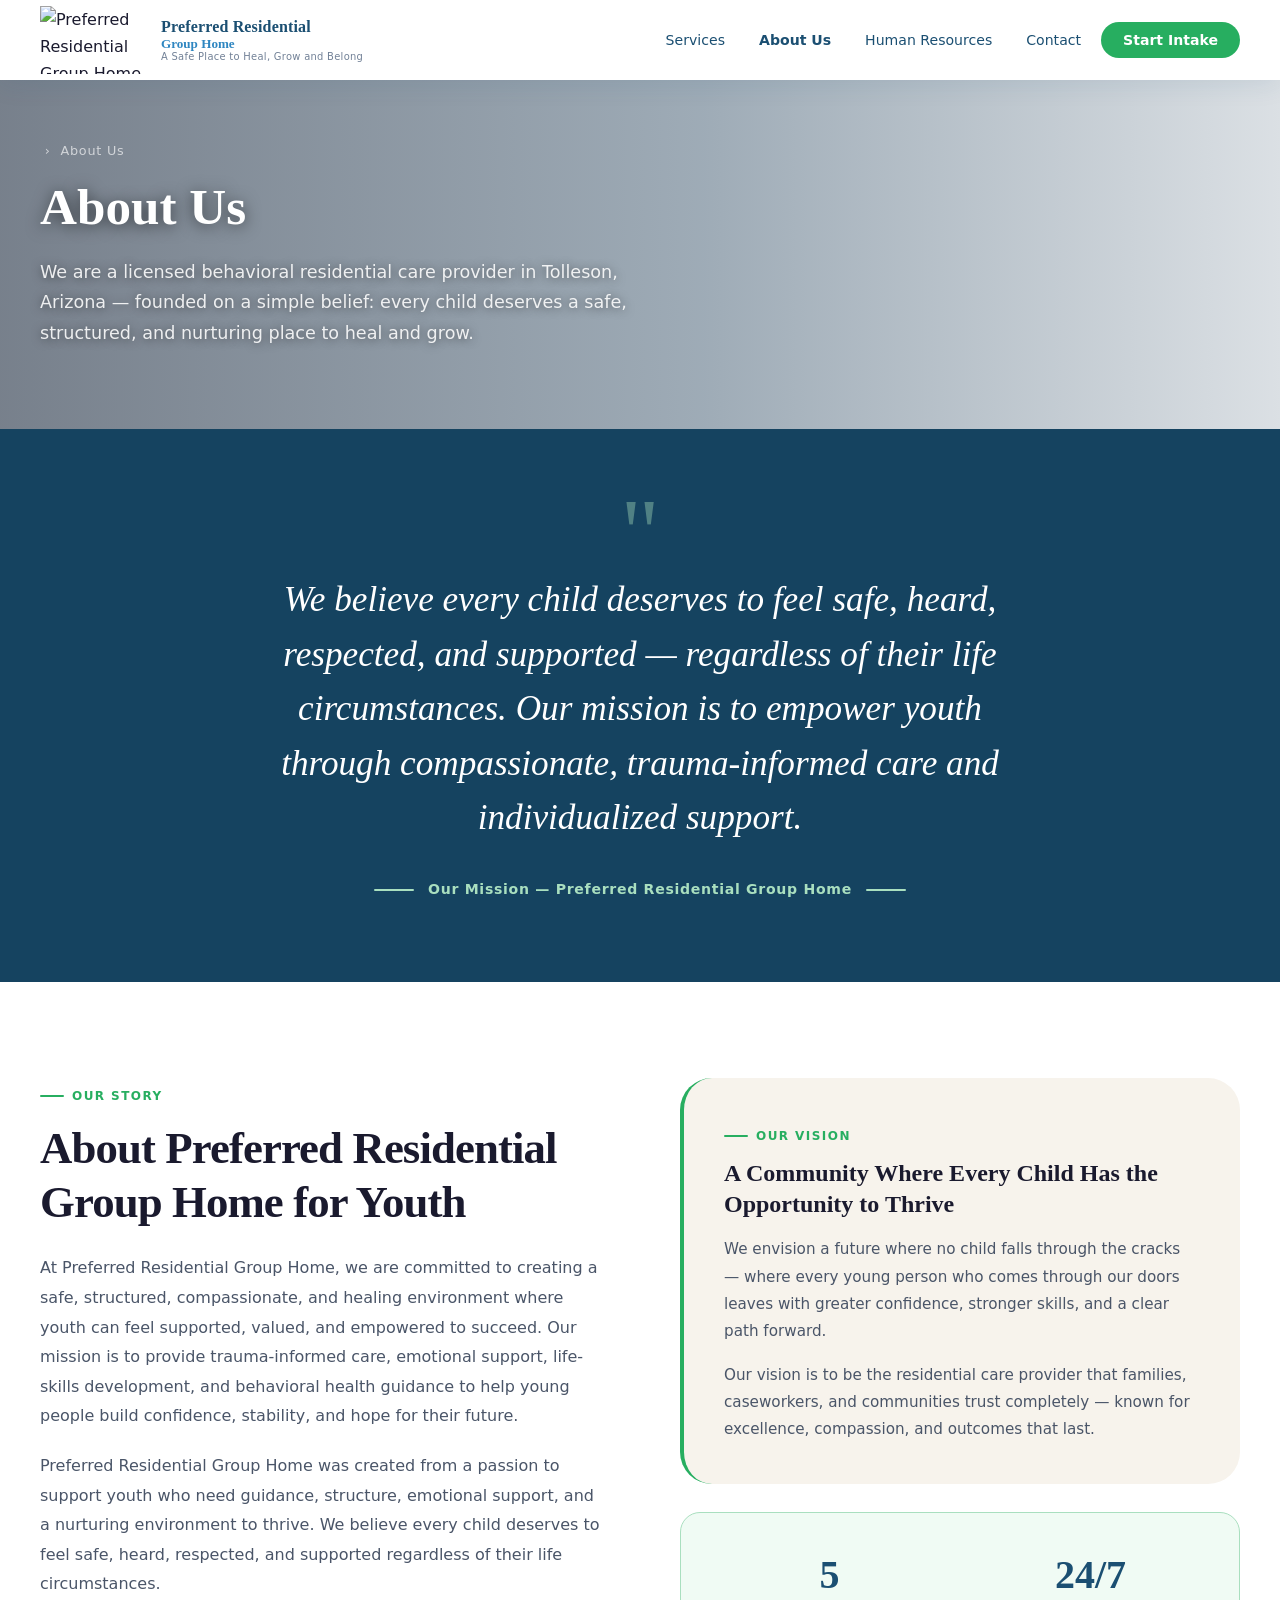
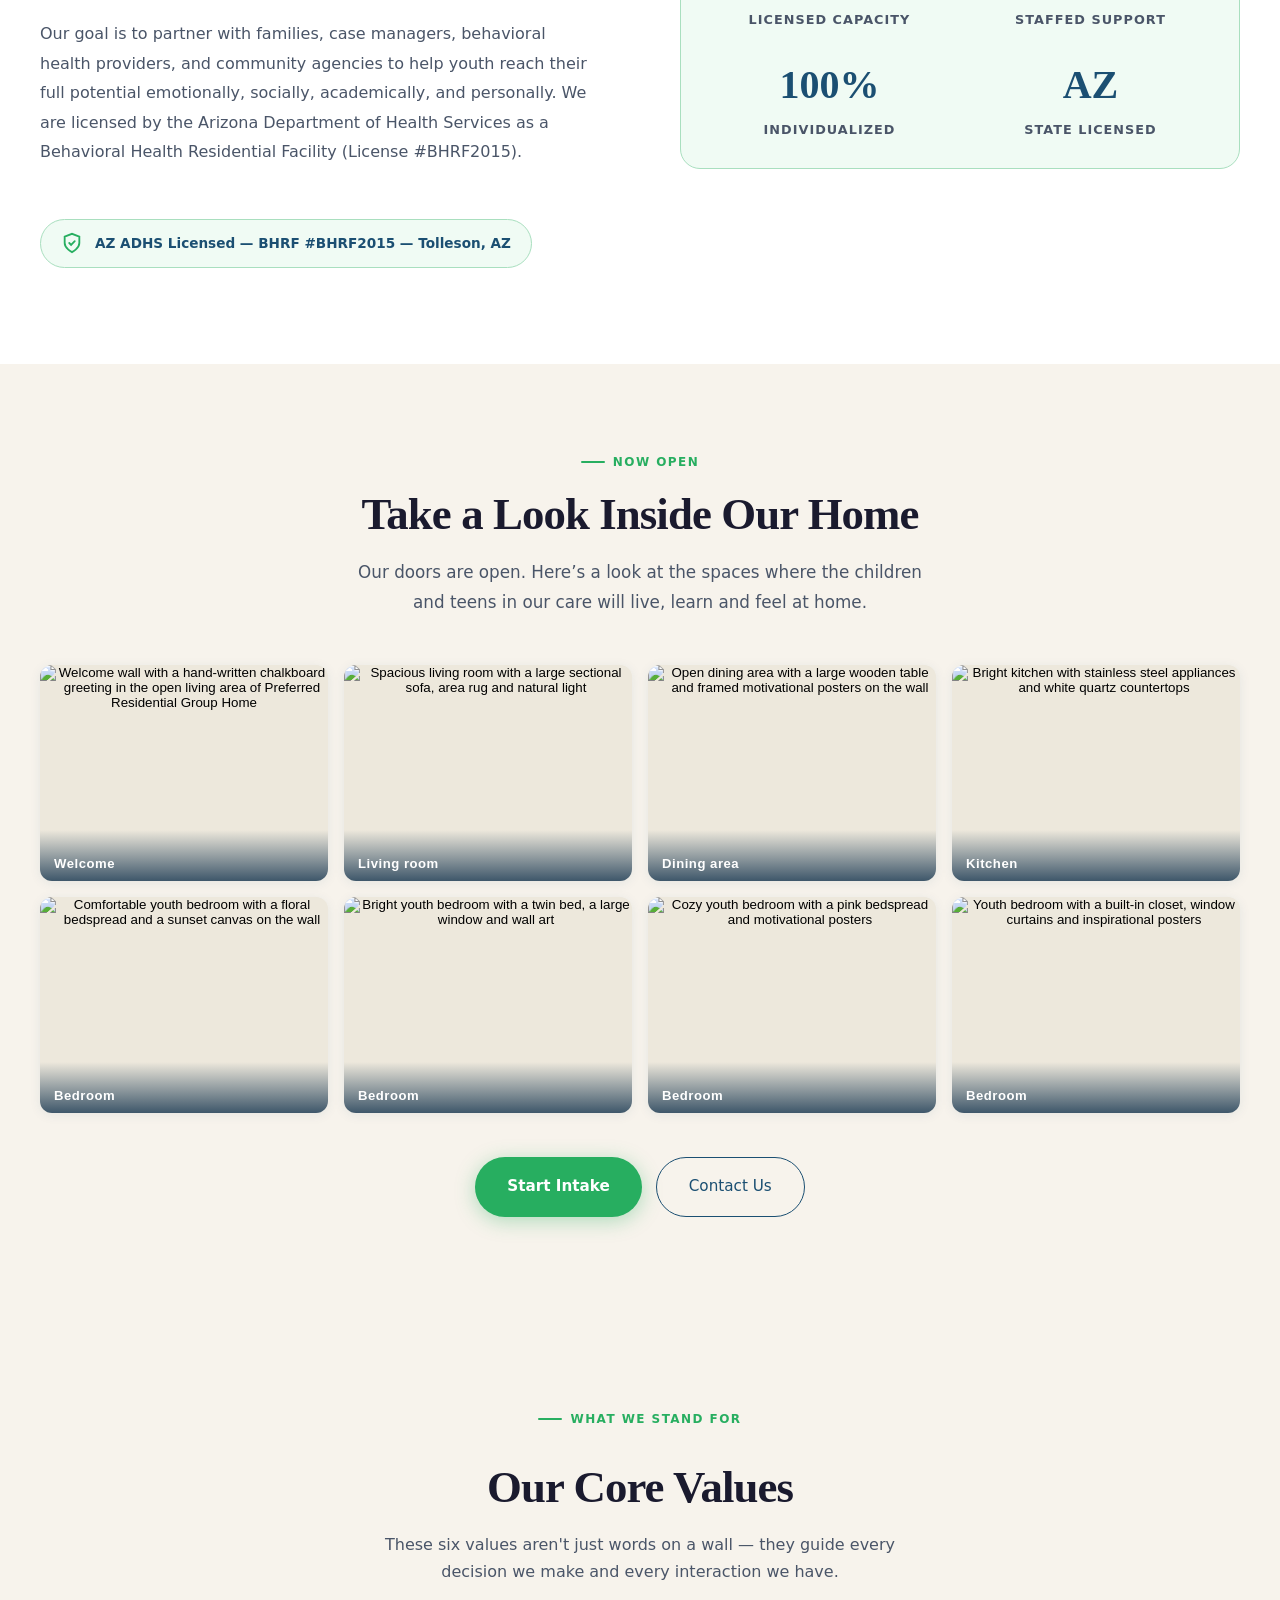
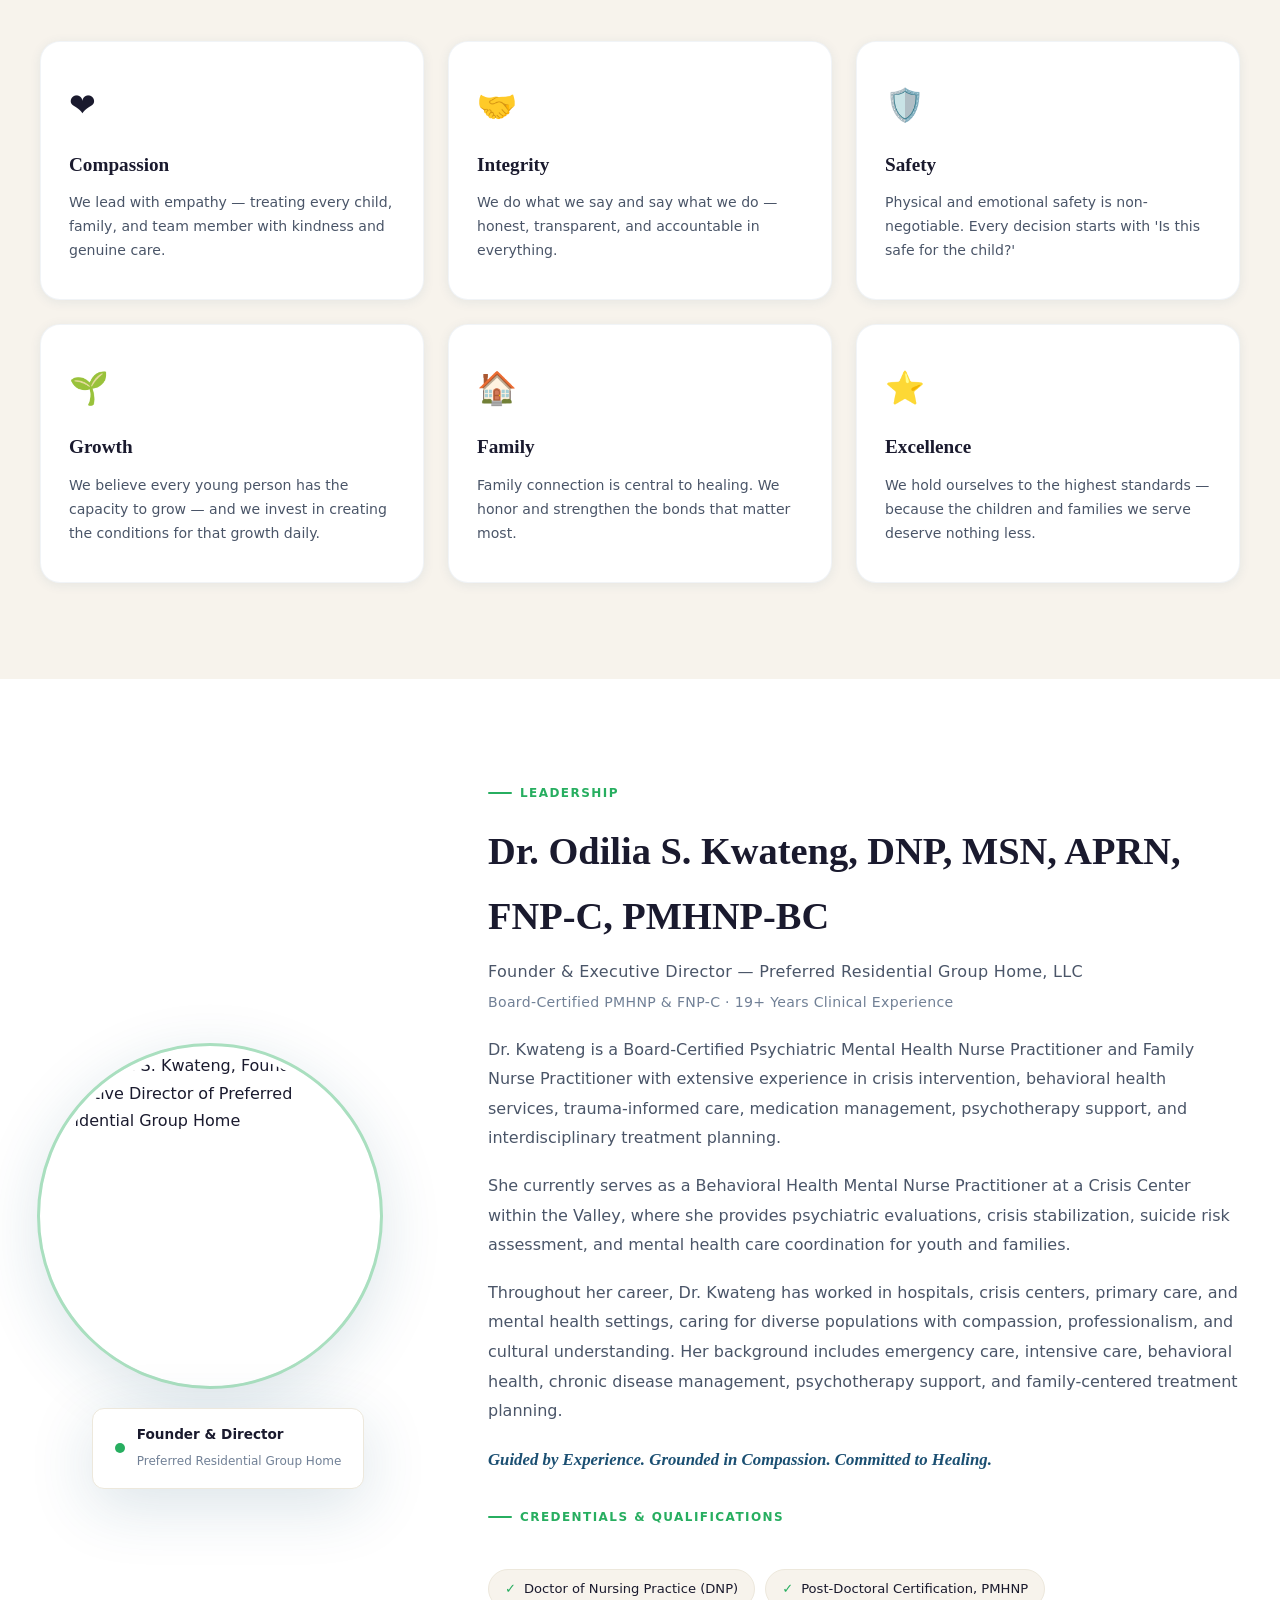
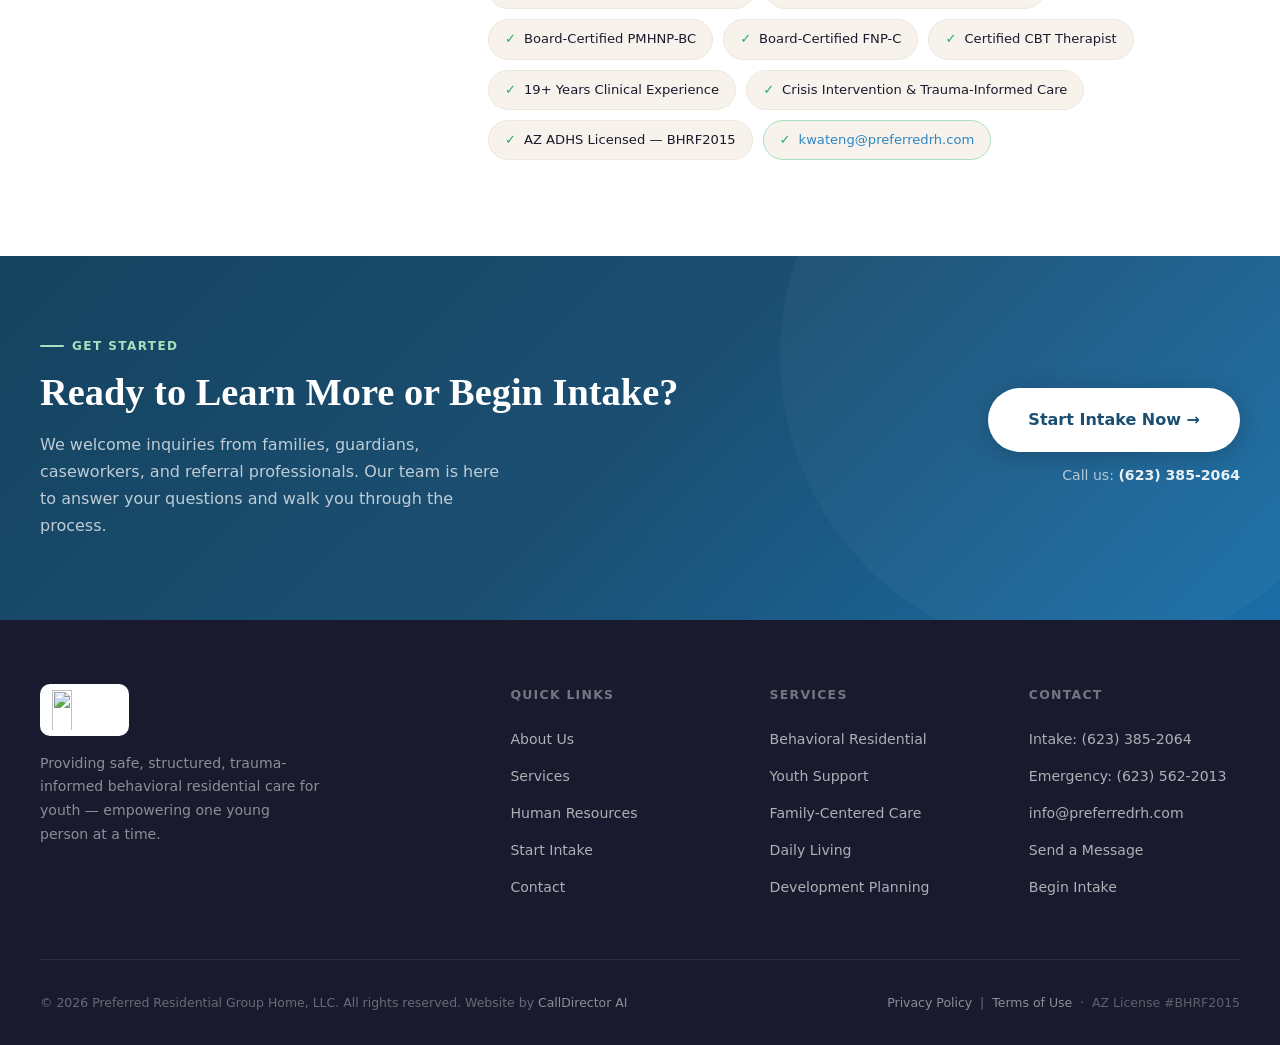
==== commit 7d3d07d0: "Footer: add CallDirector AI credit, update copyright year Co-Authored-By: Claude Opus 5.5 <noreply@a" ====
--- a/about/index.html
+++ b/about/index.html
@@ -490,7 +490,7 @@
       <div class="footer-col"><h3>Services</h3><ul><li><a href="https://preferredrh.com/services/#behavioral">Behavioral Residential</a></li><li><a href="https://preferredrh.com/services/#youth">Youth Support</a></li><li><a href="https://preferredrh.com/services/#family">Family-Centered Care</a></li><li><a href="https://preferredrh.com/services/#daily-living">Daily Living</a></li><li><a href="https://preferredrh.com/services/#development">Development Planning</a></li></ul></div>
       <div class="footer-col"><h3>Contact</h3><ul><li><a href="tel:6233852064">Intake: (623) 385-2064</a></li><li><a href="tel:6235622013">Emergency: (623) 562-2013</a></li><li><a href="mailto:info@preferredrh.com">info@preferredrh.com</a></li><li><a href="https://preferredrh.com/contact/">Send a Message</a></li><li><a href="https://preferredrh.com/intake/">Begin Intake</a></li></ul></div>
     </div>
-    <div class="footer-bottom"><p class="footer-legal">&copy; 2025 Preferred Residential Group Home, LLC. All rights reserved.</p><p class="footer-legal"><a href="https://preferredrh.com/privacy/">Privacy Policy</a> &nbsp;|&nbsp; <a href="https://preferredrh.com/terms/">Terms of Use</a> &nbsp;&middot;&nbsp; <span style="color:rgba(255,255,255,0.3)">AZ License #BHRF2015</span></p></div>
+    <div class="footer-bottom"><p class="footer-legal">&copy; 2026 Preferred Residential Group Home, LLC. All rights reserved. Website by <a href="https://calldirector.ai/">CallDirector AI</a></p><p class="footer-legal"><a href="https://preferredrh.com/privacy/">Privacy Policy</a> &nbsp;|&nbsp; <a href="https://preferredrh.com/terms/">Terms of Use</a> &nbsp;&middot;&nbsp; <span style="color:rgba(255,255,255,0.3)">AZ License #BHRF2015</span></p></div>
   </div>
 </footer>
 
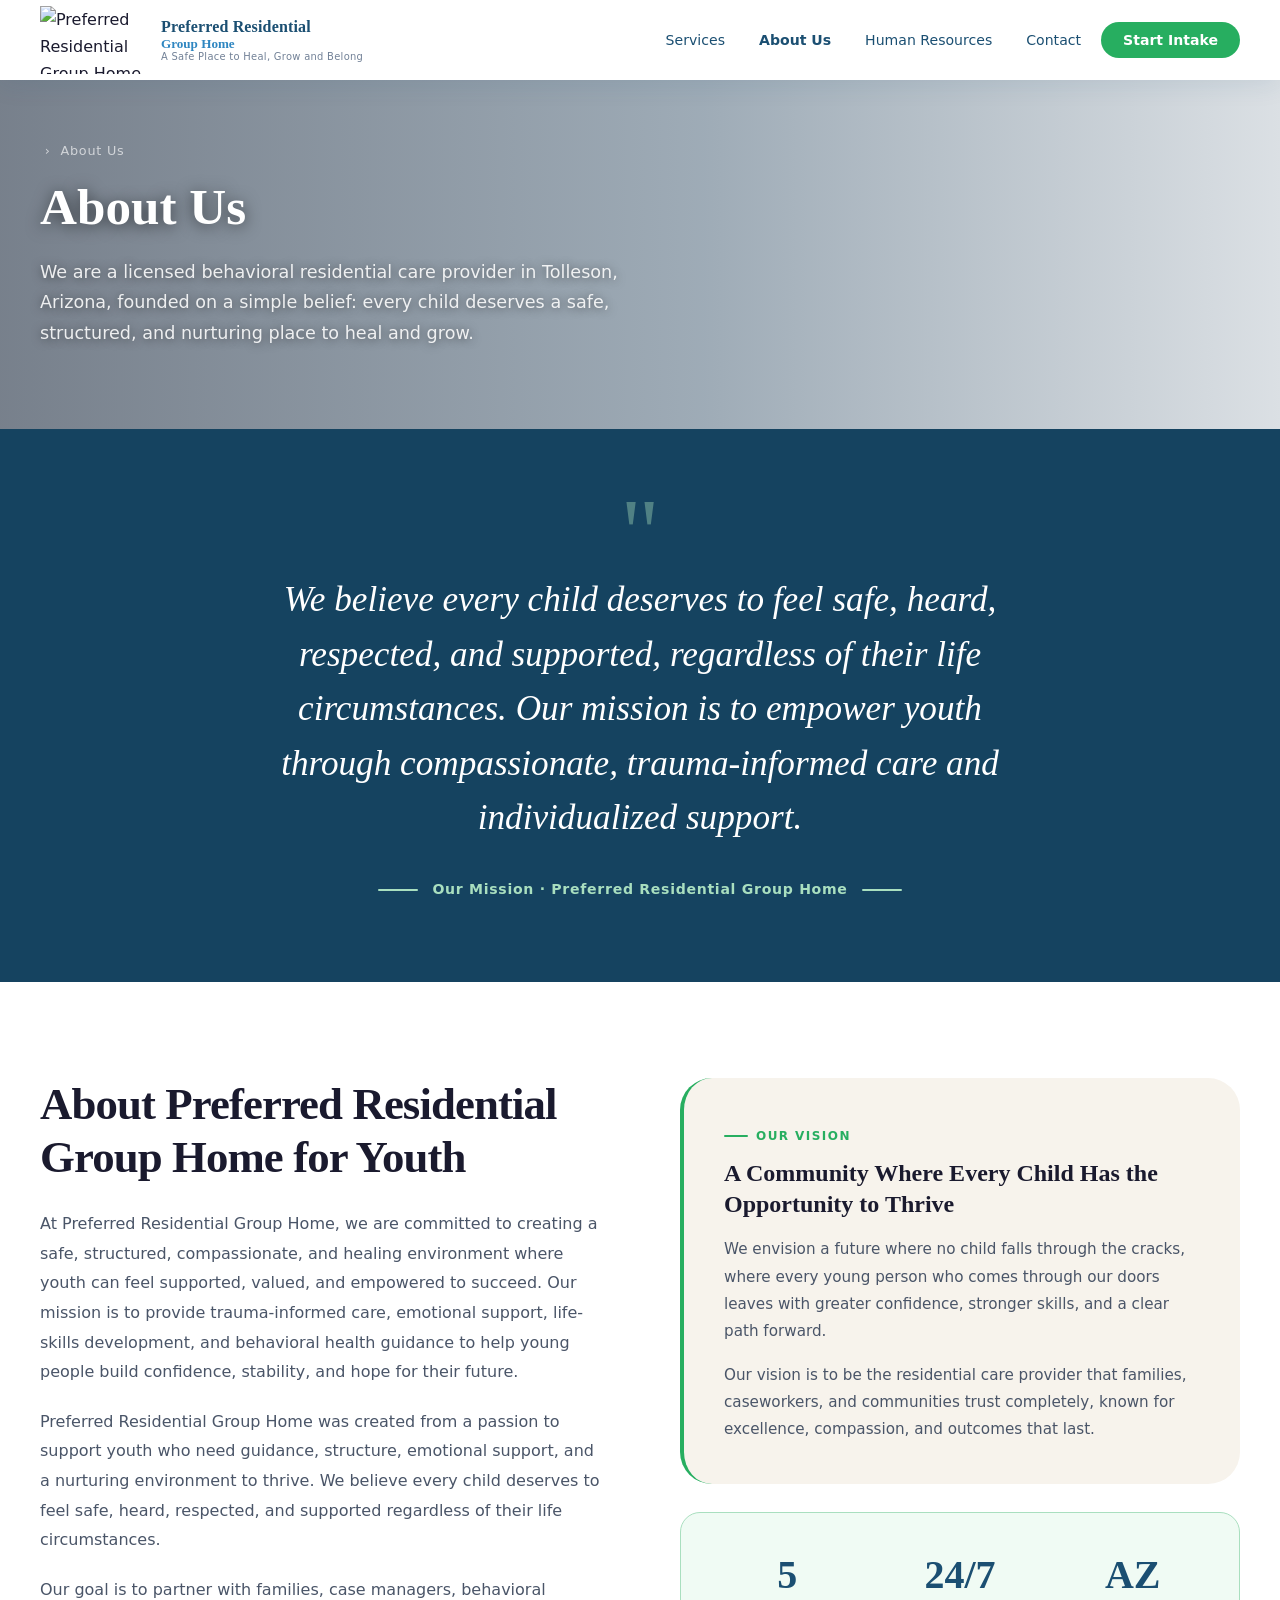
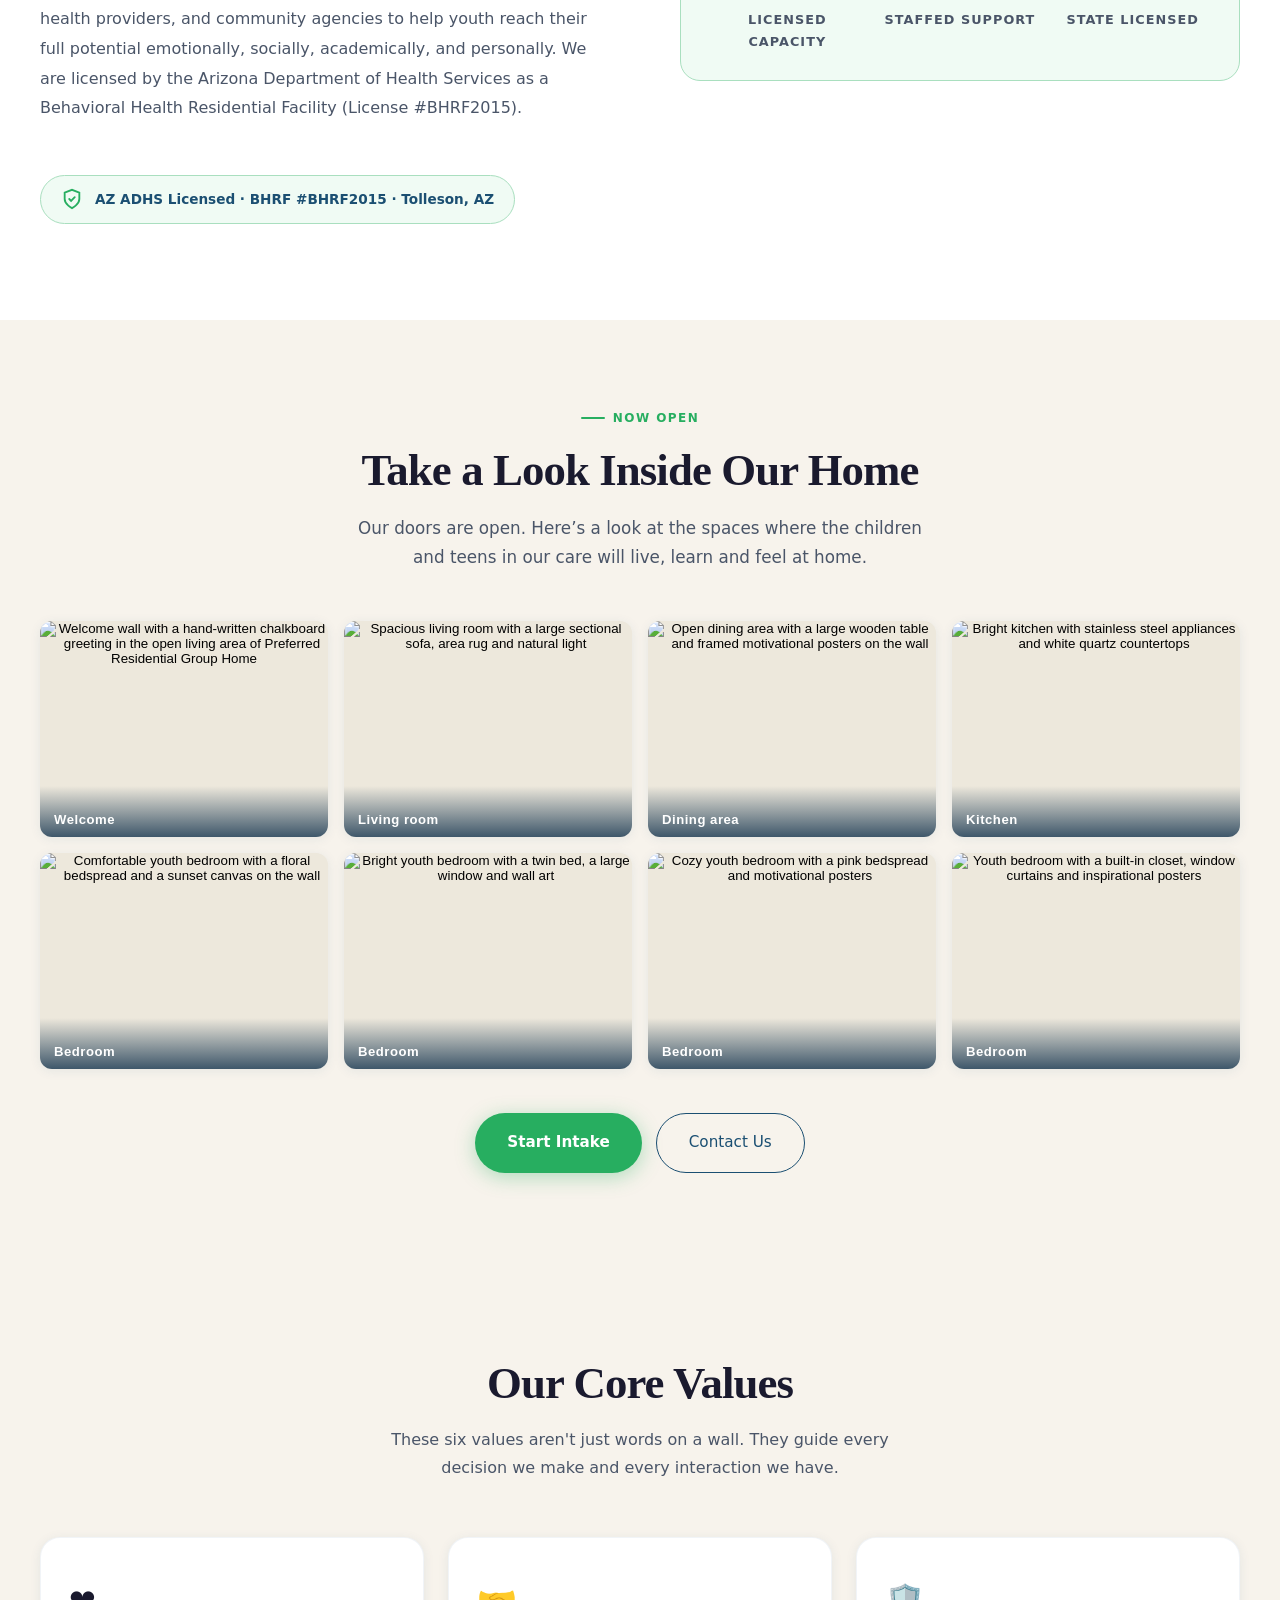
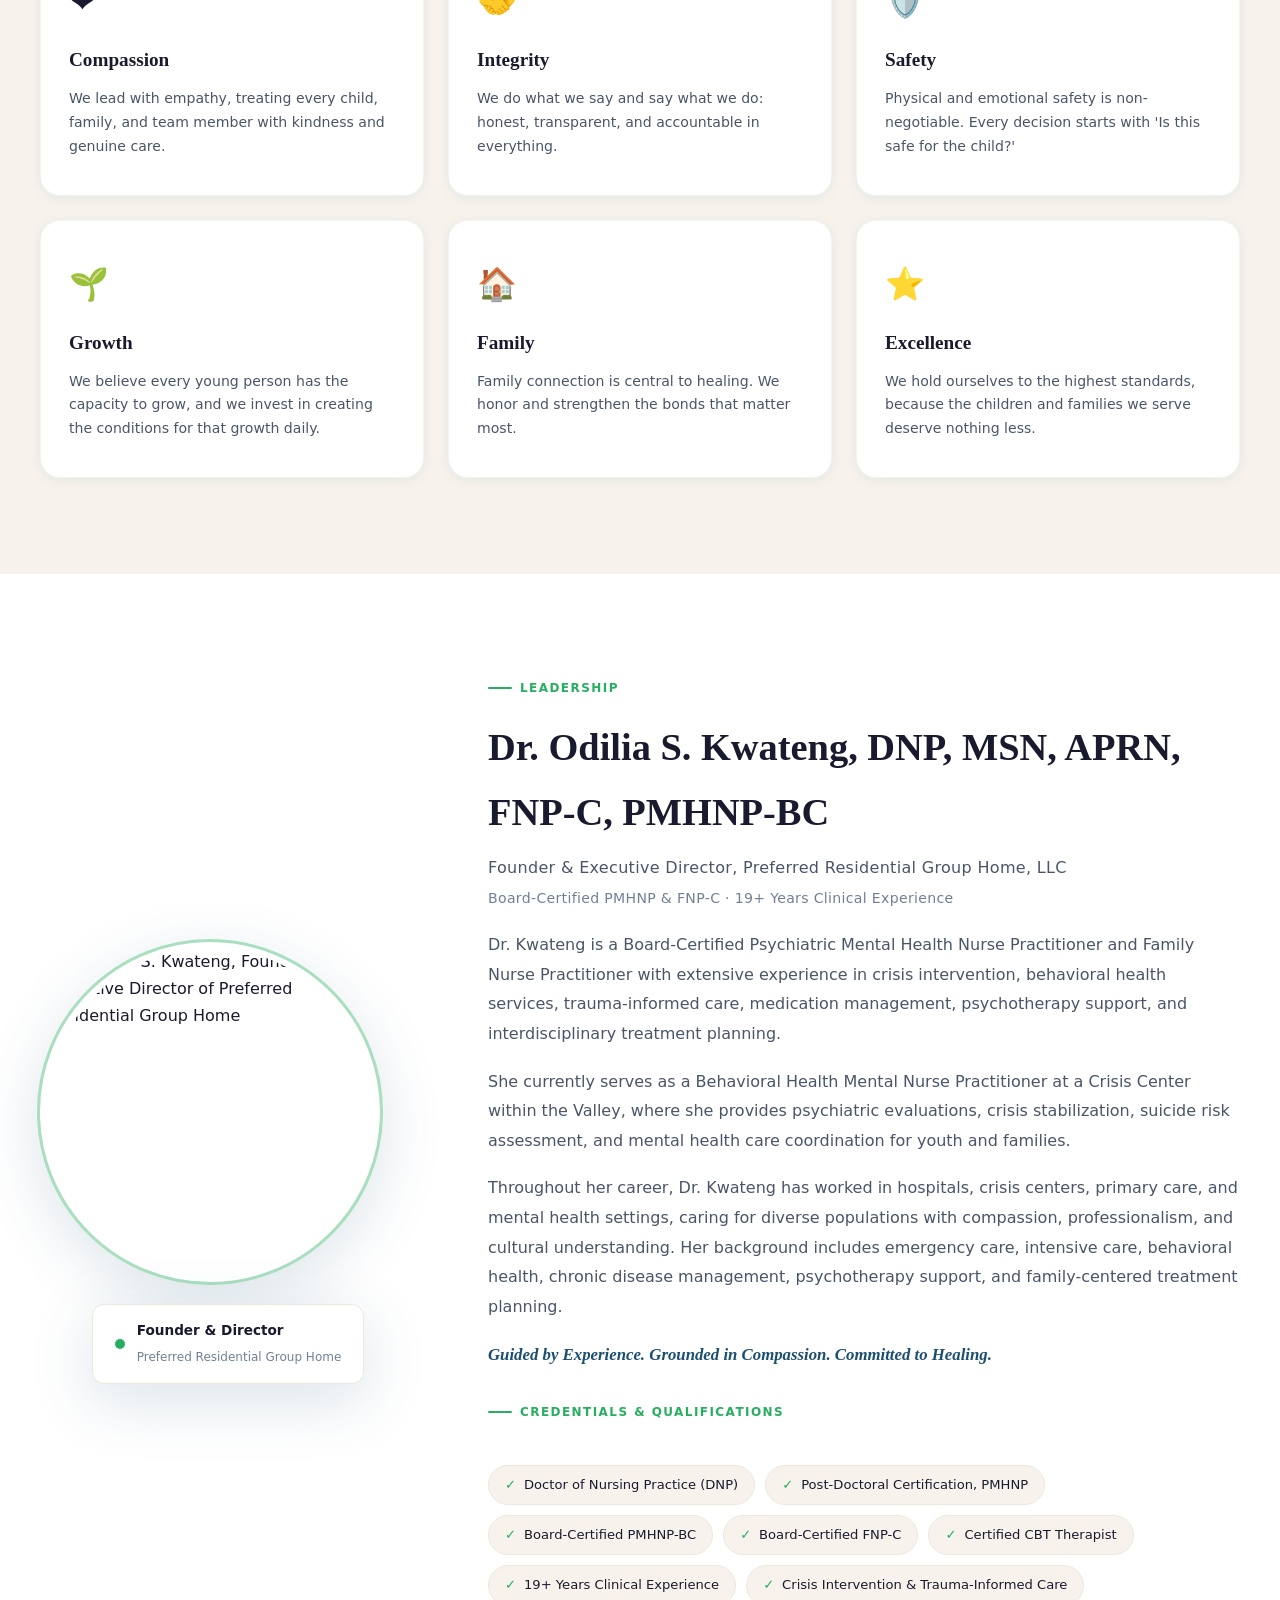
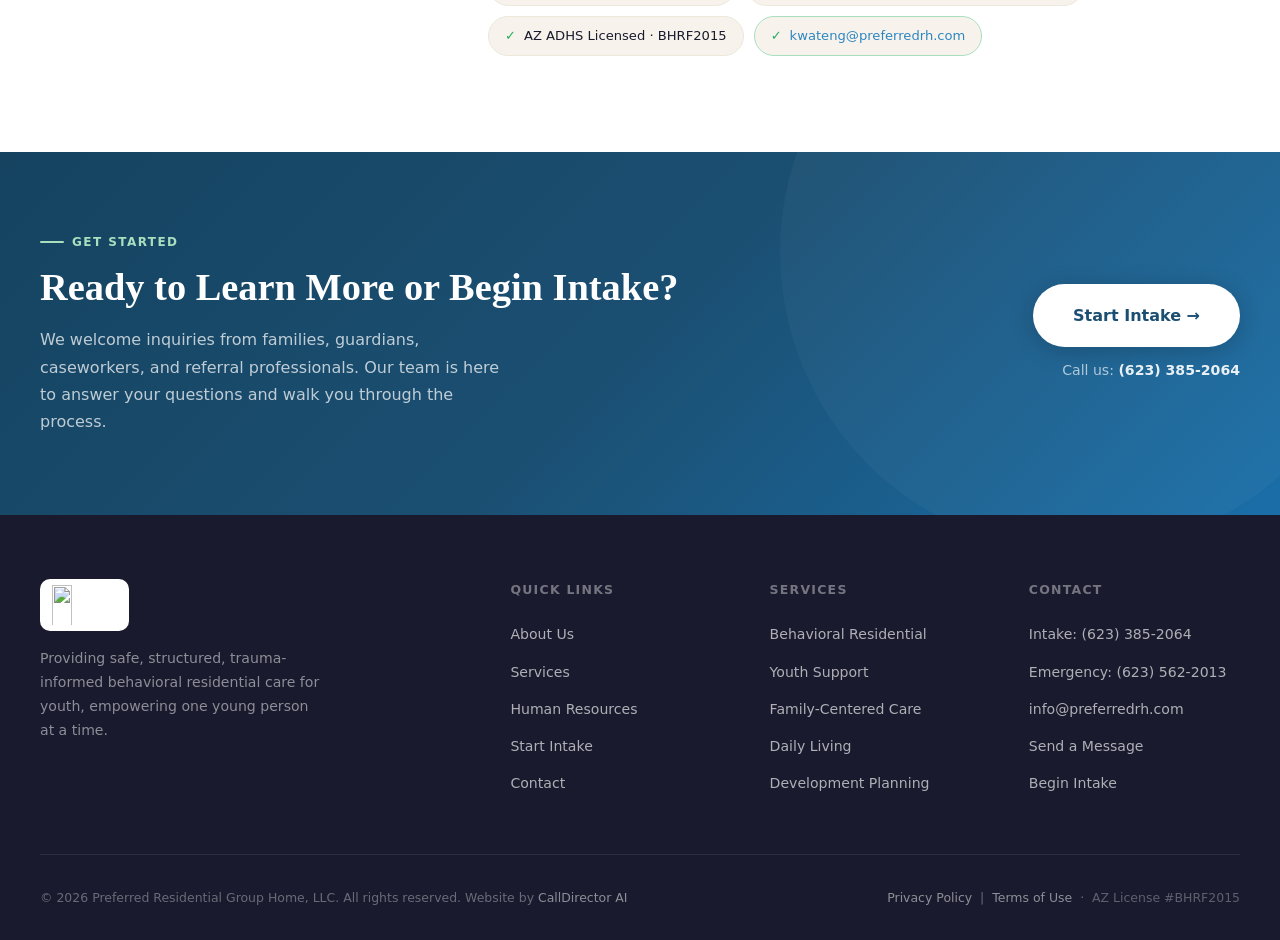
==== commit f82301f4: "Phone menu visible, Services no sideways scroll, form spam guards + reset, copy cleanup - Menu icon " ====
--- a/about/index.html
+++ b/about/index.html
@@ -6,21 +6,21 @@
 <meta charset="UTF-8">
 <meta name="viewport" content="width=device-width, initial-scale=1.0">
 <title>About Us | Preferred Residential Group Home</title>
-<meta name="description" content="Learn about Preferred Residential Group Home — our mission, story, and the caring team behind licensed youth behavioral residential care in Tolleson, AZ.">
+<meta name="description" content="Learn about Preferred Residential Group Home: our mission, story, and the caring team behind licensed youth behavioral residential care in Tolleson, AZ.">
 <link rel="canonical" href="https://preferredrh.com/about/">
 <meta property="og:type" content="website">
 <meta property="og:site_name" content="Preferred Residential Group Home">
 <meta property="og:locale" content="en_US">
 <meta property="og:title" content="About Us | Preferred Residential Group Home">
-<meta property="og:description" content="Learn about Preferred Residential Group Home — our mission, story, and the caring team behind licensed youth behavioral residential care in Tolleson, AZ.">
+<meta property="og:description" content="Learn about Preferred Residential Group Home: our mission, story, and the caring team behind licensed youth behavioral residential care in Tolleson, AZ.">
 <meta property="og:url" content="https://preferredrh.com/about/">
 <meta property="og:image" content="https://preferredrh.com/assets/og-image.png">
 <meta property="og:image:width" content="1200">
 <meta property="og:image:height" content="630">
-<meta property="og:image:alt" content="Preferred Residential Group Home — licensed youth behavioral residential care in Tolleson, AZ">
+<meta property="og:image:alt" content="Preferred Residential Group Home: licensed youth behavioral residential care in Tolleson, AZ">
 <meta name="twitter:card" content="summary_large_image">
 <meta name="twitter:title" content="About Us | Preferred Residential Group Home">
-<meta name="twitter:description" content="Learn about Preferred Residential Group Home — our mission, story, and the caring team behind licensed youth behavioral residential care in Tolleson, AZ.">
+<meta name="twitter:description" content="Learn about Preferred Residential Group Home: our mission, story, and the caring team behind licensed youth behavioral residential care in Tolleson, AZ.">
 <meta name="twitter:image" content="https://preferredrh.com/assets/og-image.png">
 <link rel="preload" as="image" href="/assets/1780022176566-089042f7f5f42dd8.webp" fetchpriority="high">
 <link rel="preload" href="/assets/fonts/playfair-display-latin-700-normal.woff2" as="font" type="font/woff2" crossorigin>
@@ -64,7 +64,7 @@
 
 .nav-links a.nav-cta{background:var(--accent);color:var(--white)!important;padding:10px 22px;border-radius:50px;font-weight:600}
 .nav-links a.nav-cta:hover{background:#219a52;transform:translateY(-1px)}
-.hamburger{display:none;background:none;border:none;cursor:pointer;color:var(--white);padding:8px;border-radius:8px}
+.hamburger{display:none;background:none;border:none;cursor:pointer;color:var(--primary);padding:8px;border-radius:8px}
 
 .mobile-menu{display:none;position:fixed;top:var(--nav-height);left:0;right:0;background:var(--white);box-shadow:var(--shadow);padding:20px 24px;z-index:999;border-top:3px solid var(--accent)}
 .mobile-menu.open{display:block}
@@ -283,7 +283,7 @@
   <div class="page-hero-content">
     <div class="page-hero-breadcrumb"> &nbsp;&rsaquo;&nbsp; About Us</div>
     <h1>About Us</h1>
-    <p>We are a licensed behavioral residential care provider in Tolleson, Arizona &mdash; founded on a simple belief: every child deserves a safe, structured, and nurturing place to heal and grow.</p>
+    <p>We are a licensed behavioral residential care provider in Tolleson, Arizona, founded on a simple belief: every child deserves a safe, structured, and nurturing place to heal and grow.</p>
   </div>
 </section>
 
@@ -291,10 +291,10 @@
 <section id="mission" aria-label="Our mission">
   <div class="mission-inner">
     <span class="mission-quote-mark" aria-hidden="true">"</span>
-    <p class="mission-quote">We believe every child deserves to feel safe, heard, respected, and supported &mdash; regardless of their life circumstances. Our mission is to empower youth through compassionate, trauma-informed care and individualized support.</p>
+    <p class="mission-quote">We believe every child deserves to feel safe, heard, respected, and supported, regardless of their life circumstances. Our mission is to empower youth through compassionate, trauma-informed care and individualized support.</p>
     <div class="mission-attr">
       <div class="mission-attr-line" aria-hidden="true"></div>
-      <span>Our Mission &mdash; Preferred Residential Group Home</span>
+      <span>Our Mission &middot; Preferred Residential Group Home</span>
       <div class="mission-attr-line" aria-hidden="true"></div>
     </div>
   </div>
@@ -305,25 +305,24 @@
   <div class="section-inner">
     <div class="story-grid">
       <div class="story-text">
-        <span class="section-label">Our Story</span>
         <h2 class="section-title" id="story-heading" style="margin-bottom:24px">About Preferred Residential Group Home for Youth</h2>
         <p>At Preferred Residential Group Home, we are committed to creating a safe, structured, compassionate, and healing environment where youth can feel supported, valued, and empowered to succeed. Our mission is to provide trauma-informed care, emotional support, life-skills development, and behavioral health guidance to help young people build confidence, stability, and hope for their future.</p>
         <p>Preferred Residential Group Home was created from a passion to support youth who need guidance, structure, emotional support, and a nurturing environment to thrive. We believe every child deserves to feel safe, heard, respected, and supported regardless of their life circumstances.</p>
         <p>Our goal is to partner with families, case managers, behavioral health providers, and community agencies to help youth reach their full potential emotionally, socially, academically, and personally. We are licensed by the Arizona Department of Health Services as a Behavioral Health Residential Facility (License #BHRF2015).</p>
         <div class="license-badge" aria-label="Arizona ADHS License Information">
           <svg width="22" height="22" viewBox="0 0 24 24" fill="none" stroke="#27AE60" stroke-width="2" stroke-linecap="round" aria-hidden="true"><path d="M12 22s8-4 8-10V5l-8-3-8 3v7c0 6 8 10 8 10z"/><polyline points="9,12 11,14 15,10"/></svg>
-          <span>AZ ADHS Licensed &mdash; BHRF #BHRF2015 &mdash; Tolleson, AZ</span>
+          <span>AZ ADHS Licensed &middot; BHRF #BHRF2015 &middot; Tolleson, AZ</span>
         </div>
       </div>
       <div>
         <div class="vision-card">
           <span class="section-label">Our Vision</span>
           <h3>A Community Where Every Child Has the Opportunity to Thrive</h3>
-          <p>We envision a future where no child falls through the cracks &mdash; where every young person who comes through our doors leaves with greater confidence, stronger skills, and a clear path forward.</p>
-          <p style="margin-top:16px">Our vision is to be the residential care provider that families, caseworkers, and communities trust completely &mdash; known for excellence, compassion, and outcomes that last.</p>
+          <p>We envision a future where no child falls through the cracks, where every young person who comes through our doors leaves with greater confidence, stronger skills, and a clear path forward.</p>
+          <p style="margin-top:16px">Our vision is to be the residential care provider that families, caseworkers, and communities trust completely, known for excellence, compassion, and outcomes that last.</p>
         </div>
         <div style="margin-top:28px;background:var(--accent-soft);border-radius:var(--radius-lg);padding:28px;border:1px solid var(--accent-light)">
-          <div style="display:grid;grid-template-columns:1fr 1fr;gap:20px">
+          <div style="display:grid;grid-template-columns:repeat(3,1fr);gap:16px">
             <div style="text-align:center">
               <div style="font-family:var(--font-display);font-size:2.5rem;font-weight:700;color:var(--primary)">5</div>
               <div style="font-size:.8rem;font-weight:600;color:var(--text-mid);text-transform:uppercase;letter-spacing:.08em">Licensed Capacity</div>
@@ -333,10 +332,6 @@
               <div style="font-size:.8rem;font-weight:600;color:var(--text-mid);text-transform:uppercase;letter-spacing:.08em">Staffed Support</div>
             </div>
             <div style="text-align:center">
-              <div style="font-family:var(--font-display);font-size:2.5rem;font-weight:700;color:var(--primary)">100%</div>
-              <div style="font-size:.8rem;font-weight:600;color:var(--text-mid);text-transform:uppercase;letter-spacing:.08em">Individualized</div>
-            </div>
-            <div style="text-align:center">
               <div style="font-family:var(--font-display);font-size:2.5rem;font-weight:700;color:var(--primary)">AZ</div>
               <div style="font-size:.8rem;font-weight:600;color:var(--text-mid);text-transform:uppercase;letter-spacing:.08em">State Licensed</div>
             </div>
@@ -374,21 +369,18 @@
 
 <section id="values" aria-labelledby="values-heading">
   <div class="section-inner">
-    <div style="text-align:center;margin-bottom:16px">
-      <span class="section-label">What We Stand For</span>
-    </div>
     <h2 class="section-title" id="values-heading" style="text-align:center;margin-bottom:0">Our Core Values</h2>
-    <p style="text-align:center;font-size:1rem;color:var(--text-mid);max-width:540px;margin:16px auto 0">These six values aren't just words on a wall &mdash; they guide every decision we make and every interaction we have.</p>
+    <p style="text-align:center;font-size:1rem;color:var(--text-mid);max-width:540px;margin:16px auto 0">These six values aren't just words on a wall. They guide every decision we make and every interaction we have.</p>
     <div class="values-grid" role="list">
       <div class="value-card" role="listitem">
         <span class="value-emoji" aria-hidden="true">❤️</span>
         <h3>Compassion</h3>
-        <p>We lead with empathy — treating every child, family, and team member with kindness and genuine care.</p>
+        <p>We lead with empathy, treating every child, family, and team member with kindness and genuine care.</p>
       </div>
       <div class="value-card" role="listitem">
         <span class="value-emoji" aria-hidden="true">🤝</span>
         <h3>Integrity</h3>
-        <p>We do what we say and say what we do — honest, transparent, and accountable in everything.</p>
+        <p>We do what we say and say what we do: honest, transparent, and accountable in everything.</p>
       </div>
       <div class="value-card" role="listitem">
         <span class="value-emoji" aria-hidden="true">🛡️</span>
@@ -398,7 +390,7 @@
       <div class="value-card" role="listitem">
         <span class="value-emoji" aria-hidden="true">🌱</span>
         <h3>Growth</h3>
-        <p>We believe every young person has the capacity to grow — and we invest in creating the conditions for that growth daily.</p>
+        <p>We believe every young person has the capacity to grow, and we invest in creating the conditions for that growth daily.</p>
       </div>
       <div class="value-card" role="listitem">
         <span class="value-emoji" aria-hidden="true">🏠</span>
@@ -408,7 +400,7 @@
       <div class="value-card" role="listitem">
         <span class="value-emoji" aria-hidden="true">⭐</span>
         <h3>Excellence</h3>
-        <p>We hold ourselves to the highest standards — because the children and families we serve deserve nothing less.</p>
+        <p>We hold ourselves to the highest standards, because the children and families we serve deserve nothing less.</p>
       </div>
     </div>
   </div>
@@ -433,7 +425,7 @@
     <div class="founder-text">
       <span class="section-label">Leadership</span>
       <h2 class="founder-name" id="founder-heading">Dr. Odilia S. Kwateng, DNP, MSN, APRN, FNP-C, PMHNP-BC</h2>
-      <p class="founder-title">Founder &amp; Executive Director &mdash; Preferred Residential Group Home, LLC<br><span style="font-size:.88rem;color:var(--text-light);font-weight:400">Board-Certified PMHNP &amp; FNP-C &middot; 19+ Years Clinical Experience</span></p>
+      <p class="founder-title">Founder &amp; Executive Director, Preferred Residential Group Home, LLC<br><span style="font-size:.88rem;color:var(--text-light);font-weight:400">Board-Certified PMHNP &amp; FNP-C &middot; 19+ Years Clinical Experience</span></p>
       <p>Dr. Kwateng is a Board-Certified Psychiatric Mental Health Nurse Practitioner and Family Nurse Practitioner with extensive experience in crisis intervention, behavioral health services, trauma-informed care, medication management, psychotherapy support, and interdisciplinary treatment planning.</p>
       <p>She currently serves as a Behavioral Health Mental Nurse Practitioner at a Crisis Center within the Valley, where she provides psychiatric evaluations, crisis stabilization, suicide risk assessment, and mental health care coordination for youth and families.</p>
       <p>Throughout her career, Dr. Kwateng has worked in hospitals, crisis centers, primary care, and mental health settings, caring for diverse populations with compassion, professionalism, and cultural understanding. Her background includes emergency care, intensive care, behavioral health, chronic disease management, psychotherapy support, and family-centered treatment planning.</p>
@@ -451,7 +443,7 @@
         <span class="founder-cred" role="listitem">Certified CBT Therapist</span>
         <span class="founder-cred" role="listitem">19+ Years Clinical Experience</span>
         <span class="founder-cred" role="listitem">Crisis Intervention &amp; Trauma-Informed Care</span>
-        <span class="founder-cred" role="listitem">AZ ADHS Licensed &mdash; BHRF2015</span>
+        <span class="founder-cred" role="listitem">AZ ADHS Licensed &middot; BHRF2015</span>
         <a href="mailto:kwateng@preferredrh.com" class="founder-cred" role="listitem" style="color:var(--primary-light);border-color:var(--accent-light)">kwateng@preferredrh.com</a>
       </div>
     </div>
@@ -467,7 +459,7 @@
       <p>We welcome inquiries from families, guardians, caseworkers, and referral professionals. Our team is here to answer your questions and walk you through the process.</p>
     </div>
     <div class="intake-cta-actions">
-      <a href="https://preferredrh.com/intake/" class="btn-white">Start Intake Now &rarr;</a>
+      <a href="https://preferredrh.com/intake/" class="btn-white">Start Intake &rarr;</a>
       <p class="intake-cta-phone">Call us: <a href="tel:6233852064">(623) 385-2064</a></p>
     </div>
   </div>
@@ -484,7 +476,7 @@
           <img src="https://preferredrh.com/assets/logo.png" width="85" height="52" alt="" style="height:52px;width:auto;object-fit:contain;background:#fff;border-radius:10px;padding:6px 12px;display:block;">
           
         </a>
-        <p class="footer-tagline">Providing safe, structured, trauma-informed behavioral residential care for youth &mdash; empowering one young person at a time.</p>
+        <p class="footer-tagline">Providing safe, structured, trauma-informed behavioral residential care for youth, empowering one young person at a time.</p>
       </div>
       <div class="footer-col"><h3>Quick Links</h3><ul><li><a href="https://preferredrh.com/about/">About Us</a></li><li><a href="https://preferredrh.com/services/">Services</a></li><li><a href="https://preferredrh.com/resources/">Human Resources</a></li><li><a href="https://preferredrh.com/intake/">Start Intake</a></li><li><a href="https://preferredrh.com/contact/">Contact</a></li></ul></div>
       <div class="footer-col"><h3>Services</h3><ul><li><a href="https://preferredrh.com/services/#behavioral">Behavioral Residential</a></li><li><a href="https://preferredrh.com/services/#youth">Youth Support</a></li><li><a href="https://preferredrh.com/services/#family">Family-Centered Care</a></li><li><a href="https://preferredrh.com/services/#daily-living">Daily Living</a></li><li><a href="https://preferredrh.com/services/#development">Development Planning</a></li></ul></div>
